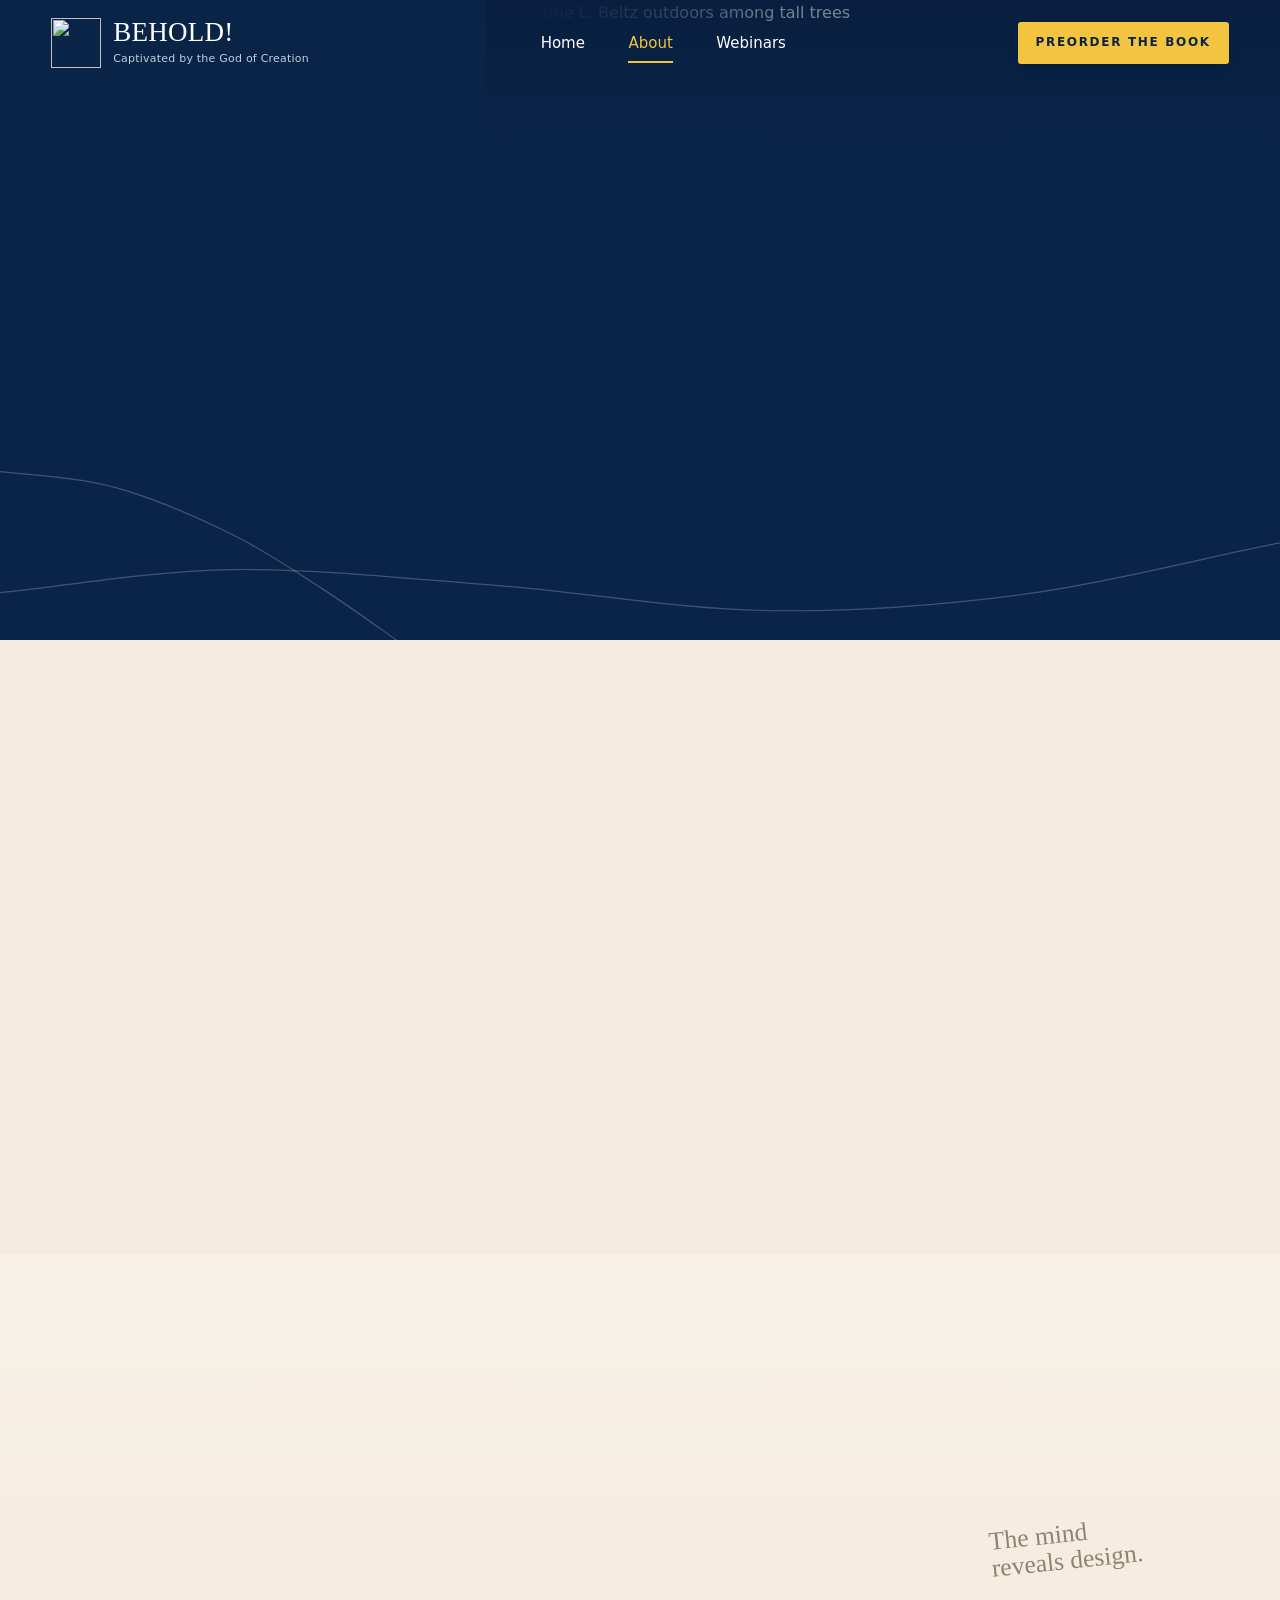
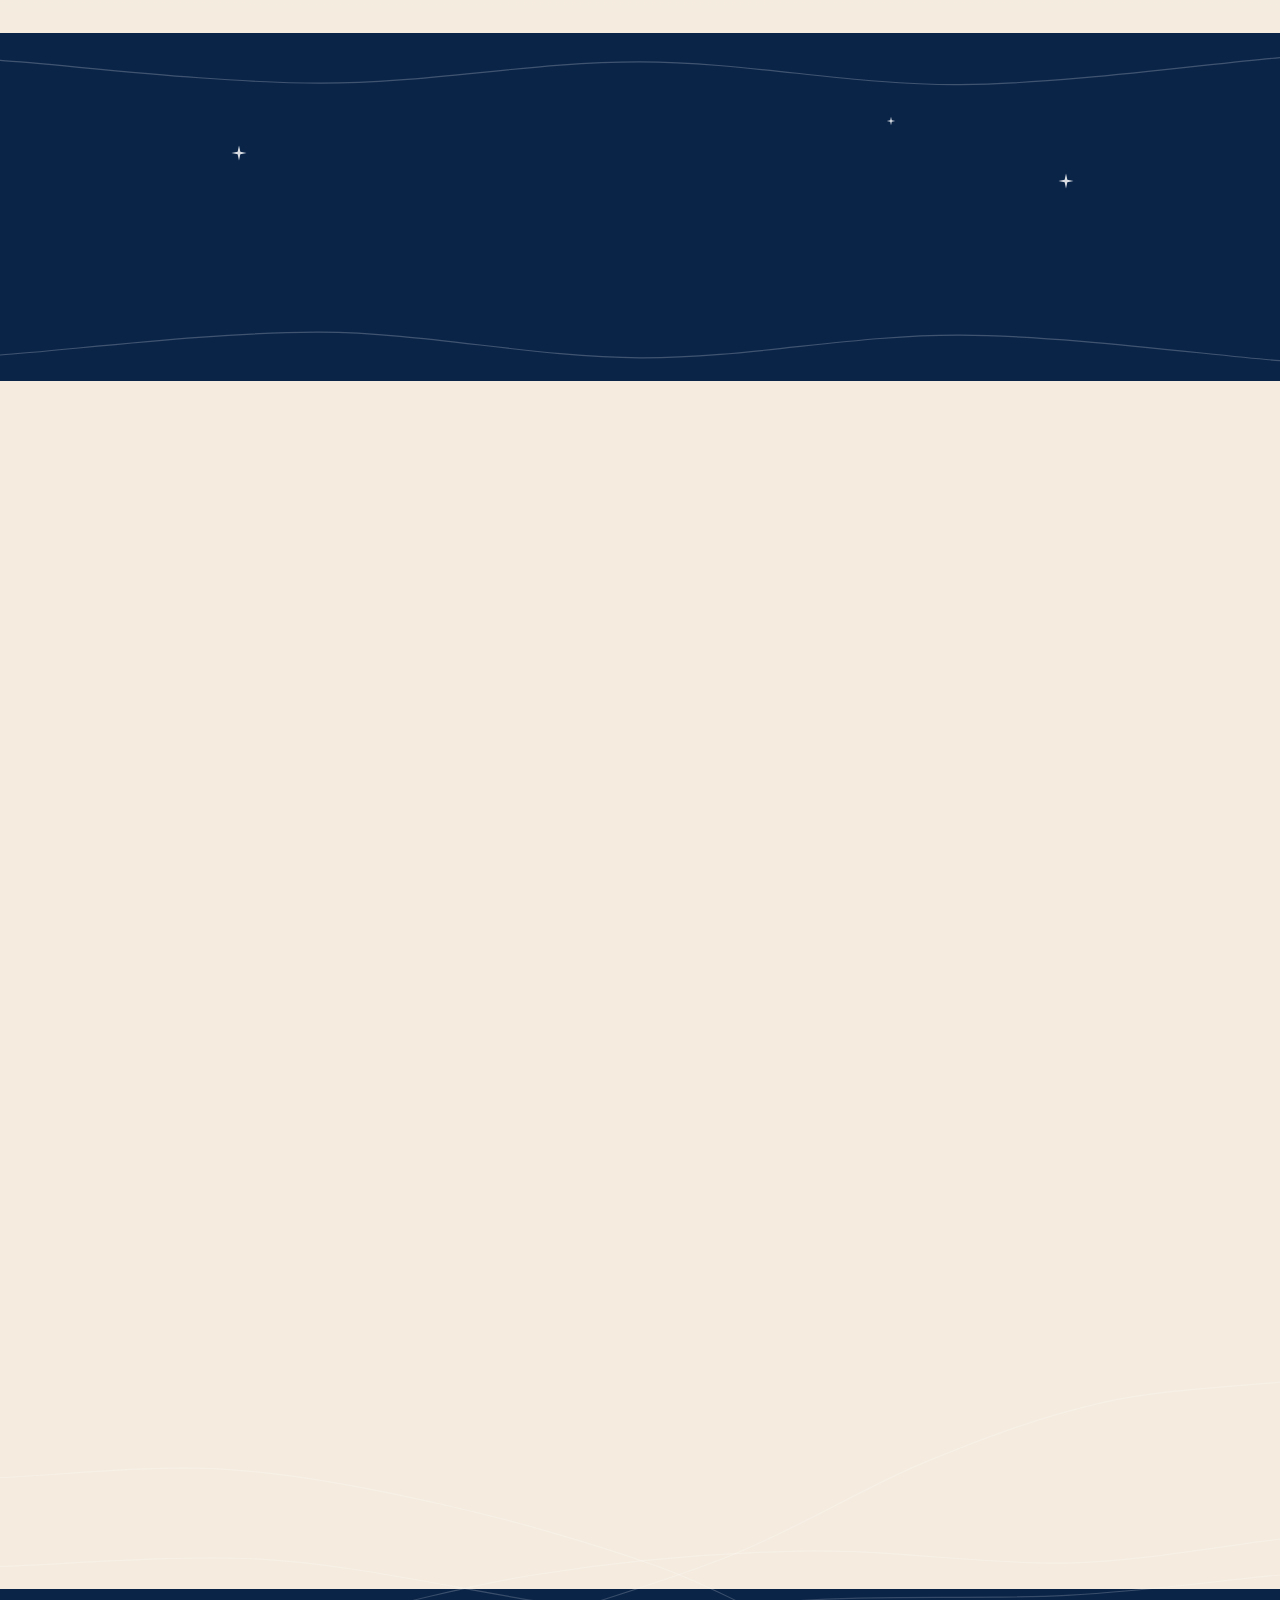
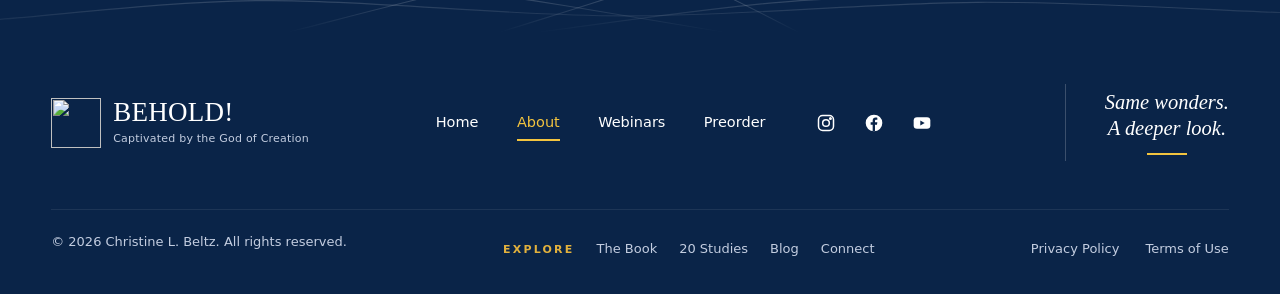
==== website/about.html @ dd9e885b "Rebuild site history without unused full-resolution author photo dump The author/Tezza-*.JPG files (" ====
<!DOCTYPE html>
<html lang="en" class="no-js">
<head>
<meta charset="UTF-8">
<meta name="viewport" content="width=device-width, initial-scale=1">
<title>About Christine L. Beltz | BEHOLD!</title>
<meta name="description" content="Meet Christine L. Beltz — science teacher, lifelong learner, and author of BEHOLD! Captivated by the God of Creation.">
<meta name="theme-color" content="#0a2448">
<meta property="og:type" content="website">
<meta property="og:title" content="About Christine L. Beltz | BEHOLD!">
<meta property="og:description" content="Meet Christine L. Beltz — science teacher, lifelong learner, and author of BEHOLD! Captivated by the God of Creation.">
<meta property="og:image" content="images/covers/cover-devotional.jpg">
<link rel="icon" href="images/art/sun.svg" type="image/svg+xml">
<link rel="stylesheet" href="styles.css">
<script>document.documentElement.classList.remove('no-js');document.documentElement.classList.add('js')</script>
</head>
<body data-autopopup="preorder">
<svg class="svg-defs" aria-hidden="true" focusable="false"><defs>
<pattern id="tx-purple" patternUnits="userSpaceOnUse" x="-160" y="0" width="1800" height="1013"><image href="images/textures/tex-purple.webp" width="1800" height="1013" preserveAspectRatio="none"/></pattern>
<pattern id="tx-green" patternUnits="userSpaceOnUse" x="-160" y="0" width="1800" height="1013"><image href="images/textures/tex-green.webp" width="1800" height="1013" preserveAspectRatio="none"/></pattern>
<pattern id="tx-red" patternUnits="userSpaceOnUse" x="-160" y="0" width="1800" height="1013"><image href="images/textures/tex-red.webp" width="1800" height="1013" preserveAspectRatio="none"/></pattern>
<pattern id="tx-blue" patternUnits="userSpaceOnUse" x="-160" y="0" width="1800" height="1013"><image href="images/textures/tex-blue.webp" width="1800" height="1013" preserveAspectRatio="none"/></pattern>
<pattern id="tx-lilac" patternUnits="userSpaceOnUse" x="-160" y="0" width="1800" height="1013"><image href="images/textures/tex-lilac.webp" width="1800" height="1013" preserveAspectRatio="none"/></pattern>
<pattern id="tx-paper" patternUnits="userSpaceOnUse" x="-160" y="0" width="1800" height="1013"><image href="images/textures/tex-paper.webp" width="1800" height="1013" preserveAspectRatio="none"/></pattern>
<pattern id="tx-navy" patternUnits="userSpaceOnUse" x="-160" y="0" width="1800" height="1013"><image href="images/textures/tex-navy.webp" width="1800" height="1013" preserveAspectRatio="none"/></pattern>
<filter id="f-cut" x="-5%" y="-40%" width="110%" height="180%"><feDropShadow dx="0" dy="-3" stdDeviation="4" flood-color="#0b1a30" flood-opacity=".28"/></filter>
<filter id="f-cut-down" x="-5%" y="-40%" width="110%" height="180%"><feDropShadow dx="0" dy="3" stdDeviation="4" flood-color="#0b1a30" flood-opacity=".22"/></filter>
<linearGradient id="g-fade" x1="0" y1="0" x2="0" y2="1"><stop offset="0" stop-color="#fff"/><stop offset=".38" stop-color="#fff"/><stop offset=".62" stop-color="#fff" stop-opacity=".45"/><stop offset=".95" stop-color="#fff" stop-opacity="0"/></linearGradient>
<mask id="m-fade" maskContentUnits="objectBoundingBox"><rect width="1" height="1" fill="url(#g-fade)"/></mask>
</defs></svg>
<a class="skip-link" href="#main">Skip to content</a>
<header class="site-header" id="top">
  <div class="container header-inner">
    <a class="brand" href="index.html" aria-label="BEHOLD! home">
      <img class="brand__sun" src="images/art/sun.svg" alt="" width="50" height="50">
      <span><span class="brand__name">BEHOLD!</span><span class="brand__tag">Captivated by the God of Creation</span></span>
    </a>
    <nav class="nav" aria-label="Main"><a href="index.html">Home</a><a href="about.html" aria-current="page">About</a><a href="webinars.html">Webinars</a></nav>
    <button class="btn btn--sm header-cta" type="button" data-open="preorder">Preorder the book</button>
    <button class="menu-toggle" type="button" aria-expanded="false" aria-controls="mobile-panel" aria-label="Open menu"><span></span><span></span><span></span></button>
  </div>
  <div class="mobile-panel" id="mobile-panel">
    <nav aria-label="Mobile"><a href="index.html">Home</a><a href="about.html" aria-current="page">About</a><a href="webinars.html">Webinars</a><a href="book.html">The Book</a><a href="studies.html">Studies</a><a href="blog.html">Blog</a><a href="contact.html">Connect</a></nav>
    <button class="btn btn--block" type="button" data-open="preorder">Preorder the book <svg viewBox="0 0 24 24" fill="none" stroke="currentColor" stroke-width="2" stroke-linecap="round" stroke-linejoin="round" aria-hidden="true" focusable="false" class="arrow"><path pathLength="1" d="M5 12h14M13 6l6 6-6 6"/></svg></button>
  </div>
</header>
<main id="main">

<section class="page-hero sec-navy">
  <div class="page-hero__photo">
    <img src="images/photos/hero-author.webp" alt="Christine L. Beltz outdoors among tall trees" width="667" height="1000" style="object-position:50% 72%" data-py="-50">
  </div>
  <div class="container">
    <div class="page-hero__copy reveal" data-py="-40">
      <p class="eyebrow">Meet the author</p>
      <h1 class="h1">Christine Beltz</h1>
      <p class="page-hero__sub">A lifelong learner. A curious heart.<br>A deep love for the Creator.</p>
      <p>Christine writes to help others see what she sees — that the more we study God’s creation, the more we find His beauty, order, and purpose woven into every detail.</p>
      <a class="btn" href="#story">Read my story <svg viewBox="0 0 24 24" fill="none" stroke="currentColor" stroke-width="2.0" stroke-linecap="round" stroke-linejoin="round" aria-hidden="true" focusable="false" class="arrow"><path pathLength="1" d="M5 12h14M13 6l6 6-6 6"/></svg></a>
    </div>
  </div>
  <blockquote class="photo-quote reveal reveal-d2" data-py="36" data-depth="-16">“Questions lead me deeper into faith, not away from it.”<cite>Christine L. Beltz</cite></blockquote>
  <div class="flow " aria-hidden="true" data-py="-24" data-depth="5" style="--ratio:9.2583;--fh:clamp(70px,8vw,120px);bottom:clamp(40px,7vw,110px);opacity:.6;--fs:130s;z-index:-1"><div class="flow__track" style="background-image:url(images/flow/flow-horizon.webp)"></div></div>
  <div class="wave wave--abs-bottom" aria-hidden="true" style="--h:clamp(100px,16vw,230px)"><svg class="wl" viewBox="-80 0 1600 230" preserveAspectRatio="none" focusable="false" data-wdy="0.080" data-wdx="-0.0120" style="--sa:1.10%;--sw:13.0s;--sd:0.0s"><path fill="url(#tx-purple)" filter="url(#f-cut)" d="M-82 232L-82 33.4L-80 33.4C-66.7 34.5 -35 35.9 0 40C35 44.1 86.7 46.3 130 58C173.3 69.7 221.7 91.3 260 110C298.3 128.7 328.3 149.7 360 170C391.7 190.3 435 221.7 450 232L1442 232L1442 232Z"/><path d="M-80 33.4C-66.7 34.5 -35 35.9 0 40C35 44.1 86.7 46.3 130 58C173.3 69.7 221.7 91.3 260 110C298.3 128.7 328.3 149.7 360 170C391.7 190.3 435 221.7 450 232" fill="none" stroke="rgba(255,255,255,.22)" stroke-width="1.2" vector-effect="non-scaling-stroke"/></svg><svg class="wl wl--rev" viewBox="-80 0 1600 230" preserveAspectRatio="none" focusable="false" data-wdy="0.035" data-wdx="0.0000" style="--sa:0.50%;--sw:22.0s;--sd:19.3s"><path fill="url(#tx-paper)" filter="url(#f-cut)" d="M-82 232L-82 180.8L-80 180.8C-66.7 180 -56.7 181.1 0 176C56.7 170.9 166.7 151.3 260 150C353.3 148.7 460 160.3 560 168C660 175.7 761.7 194.3 860 196C958.3 197.7 1053.3 190.7 1150 178C1246.7 165.3 1378.3 131.3 1440 120C1501.7 108.7 1506.7 112 1520 110.4L1522 110.4L1522 232Z"/><path d="M-80 180.8C-66.7 180 -56.7 181.1 0 176C56.7 170.9 166.7 151.3 260 150C353.3 148.7 460 160.3 560 168C660 175.7 761.7 194.3 860 196C958.3 197.7 1053.3 190.7 1150 178C1246.7 165.3 1378.3 131.3 1440 120C1501.7 108.7 1506.7 112 1520 110.4" fill="none" stroke="rgba(255,255,255,.22)" stroke-width="1.2" vector-effect="non-scaling-stroke"/></svg></div>
</section>

<section class="story sec-cream" id="story">
  <img class="deco" src="images/art/botanical-sprig.svg" alt="" data-py="46" style="right:-26px;top:10px;width:clamp(110px,12vw,180px);opacity:.75">
  <div class="container story__grid">
    <div class="story__copy reveal">
      <p class="eyebrow eyebrow--ink">My story</p>
      <h2 class="h2">Curiosity became<br>an act of worship.</h2>
      <p>As a child, I was endlessly curious — about animals, plants, the stars, and the “why” behind everything. That curiosity never left. It simply found a deeper purpose in my faith.</p>
      <p>Through more than 25 years of learning and teaching science, I began to see how every discovery in God’s creation points to Him. BEHOLD! is the outpouring of that journey — an invitation for others to look closer, ask bigger questions, and be captivated by the Creator.</p>
      <button class="btn btn--navy" type="button" data-toggle="full-story" aria-expanded="false" aria-controls="full-story"><span data-label>The full story</span> <svg viewBox="0 0 24 24" fill="none" stroke="currentColor" stroke-width="2.0" stroke-linecap="round" stroke-linejoin="round" aria-hidden="true" focusable="false" class="arrow"><path pathLength="1" d="M5 12h14M13 6l6 6-6 6"/></svg></button>
    </div>
    <div class="collage reveal reveal-d1">
      <figure class="collage__a" data-py="-18"><img src="images/photos/author-extra1.webp" alt="Christine reaching for a book on a library shelf" loading="lazy" style="object-position:50% 38%"></figure>
      <p class="collage__note">“Same<br>Creator.<br>Different<br>Journeys.</p>
      <figure class="collage__b" data-py="14"><img src="images/photos/writing-notes.webp" alt="Christine writing notes beside an open book" loading="lazy" style="object-position:50% 55%"></figure>
      <figure class="collage__c" data-py="-34"><img src="images/photos/author-portrait2.webp" alt="Christine standing outdoors in a garden" loading="lazy" style="object-position:50% 40%"></figure>
    </div>
    <div class="full-story" id="full-story" hidden>
      <div class="full-story__inner">
        <article>
          <h3>Christine’s journey</h3>
          <p>For more than 25 years, Christine has dedicated her career to science education, shaping the minds of countless students and helping them discover the wonder in the natural world. Her passion has always extended beyond textbooks — she believes that every detail of creation points to the hand of the Creator.</p>
          <h3>God Stops in the classroom</h3>
          <p>Out of her love for both science and her faith, Christine developed “God Stops,” brief moments woven throughout her science lessons where she would pause to point her students to the Creator. These weren’t forced religious discussions, but natural reflections on the design, order, and beauty evident in everything from photosynthesis to cellular biology to the vast cosmos. Her students found these moments transformative — a chance to see science and faith not as opposing forces, but as complementary truths.</p>
        </article>
        <article>
          <h3>A life built on love</h3>
          <p>Christine met her beloved husband at college 40 years ago — their first words to each other were spoken in French. They married a year later and spent 37 wonderful years building a life together. In the fall of 2022, Christine experienced an unexpected loss when her husband passed away from a blood infection. Yet from this deep season of grief, her faith and purpose have only grown stronger.</p>
          <h3>The author</h3>
          <p>Today, Christine carries forward her life’s work through writing and speaking. Published by Miramare Ponte Press, <em>BEHOLD! Captivated by the God of Creation</em> brings those classroom “God Stops” to a wider audience — a study devotional designed to help readers of all ages recognize God’s signature woven throughout every detail of creation.</p>
        </article>
      </div>
    </div>
  </div>
</section>

<section class="values sec-cream">
  <div class="container">
    <p class="eyebrow eyebrow--ink reveal">Faith, science, and everyday wonder</p>
    <div class="values__grid">
      <div class="value reveal" data-py="-8"><svg viewBox="0 0 24 24" fill="none" stroke="currentColor" stroke-width="1.2" stroke-linecap="round" stroke-linejoin="round" aria-hidden="true" focusable="false"><path pathLength="1" d="M12 6.5C10 5 7.4 4.5 3 4.8v13.4c4.4-.3 7 .2 9 1.8 2-1.6 4.6-2.1 9-1.8V4.8c-4.4-.3-7 .2-9 1.7z"/><path pathLength="1" d="M12 6.5V20"/><path pathLength="1" d="M5.5 8.2c1.8 0 3.2.3 4.4.9M5.5 11.2c1.8 0 3.2.3 4.4.9M18.5 8.2c-1.8 0-3.2.3-4.4.9M18.5 11.2c-1.8 0-3.2.3-4.4.9"/></svg><h3>A Life of Learning</h3><p>From a love of books to a deeper love of God’s Word, learning has always been part of the journey.</p></div>
      <div class="value reveal reveal-d1" data-py="-18"><svg viewBox="0 0 24 24" fill="none" stroke="currentColor" stroke-width="1.2" stroke-linecap="round" stroke-linejoin="round" aria-hidden="true" focusable="false"><circle cx="12" cy="12" r="2.3"/><circle cx="5" cy="5" r="2"/><circle cx="19" cy="5" r="2"/><circle cx="5" cy="19" r="2"/><circle cx="19" cy="19" r="2"/><path pathLength="1" d="M6.5 6.5l3.8 3.8M17.5 6.5l-3.8 3.8M6.5 17.5l3.8-3.8M17.5 17.5l-3.8-3.8"/></svg><h3>A Closer Look</h3><p>The details of creation reveal a world of design, order, and beauty.</p></div>
      <div class="value reveal reveal-d2" data-py="-28"><svg viewBox="0 0 24 24" fill="none" stroke="currentColor" stroke-width="1.3" stroke-linecap="round" stroke-linejoin="round" aria-hidden="true" focusable="false" class="green"><path pathLength="1" d="M5 19c0-8 5-13.5 15-14-0.3 9.5-5.5 15-13 15"/><path pathLength="1" d="M5 19c3-4 6-7 10.5-9.5"/><path pathLength="1" d="M3.5 20.5L5 19"/></svg><h3>A Faith That Grows</h3><p>The more I study, the more my faith grows — not in spite of science, but because of it.</p></div>
      <div class="value reveal reveal-d3" data-py="-38"><svg viewBox="0 0 24 24" fill="none" stroke="currentColor" stroke-width="1.2" stroke-linecap="round" stroke-linejoin="round" aria-hidden="true" focusable="false"><circle cx="12" cy="7.5" r="2.6"/><circle cx="5.6" cy="9" r="2.1"/><circle cx="18.4" cy="9" r="2.1"/><path pathLength="1" d="M7.4 19v-1.8a4.6 4.6 0 0 1 9.2 0V19"/><path pathLength="1" d="M2.2 18.6v-1.1a3.4 3.4 0 0 1 4.9-3.1M21.8 18.6v-1.1a3.4 3.4 0 0 0-4.9-3.1"/></svg><h3>A Hope to Share</h3><p>I pray these resources encourage families, students, and curious minds to behold the Creator for themselves.</p></div>
      <div class="values__art" aria-hidden="true">
        <img src="images/art/sketch-brain.webp" alt="" loading="lazy" data-py="-40" data-px="24">
        <span class="script">The mind<br>reveals design.</span>
      </div>
    </div>
  </div>
</section>

<section class="psalm-band sec-navy">
  <div class="wave wave--abs-top" aria-hidden="true" style="--h:clamp(36px,5vw,80px)"><svg class="wl" viewBox="-80 0 1600 90" preserveAspectRatio="none" focusable="false" data-wdy="-0.120" data-wdx="-0.0120" style="--sa:1.10%;--sw:13.0s;--sd:0.0s"><path fill="url(#tx-paper)" filter="url(#f-cut-down)" d="M-82 -2L-82 35.7L-80 35.7C-66.7 36.4 -73.3 34 0 40C73.3 46 240 71.7 360 72C480 72.3 600 41.7 720 42C840 42.3 960 75 1080 74C1200 73 1366.7 43.2 1440 36C1513.3 28.8 1506.7 31.8 1520 30.9L1522 30.9L1522 -2Z"/><path d="M-80 35.7C-66.7 36.4 -73.3 34 0 40C73.3 46 240 71.7 360 72C480 72.3 600 41.7 720 42C840 42.3 960 75 1080 74C1200 73 1366.7 43.2 1440 36C1513.3 28.8 1506.7 31.8 1520 30.9" fill="none" stroke="rgba(255,255,255,.22)" stroke-width="1.2" vector-effect="non-scaling-stroke"/></svg></div>
  <img class="psalm-band__mtn" src="images/art/sketch-mountains-light.webp" alt="" loading="lazy" data-px="70" data-py="-30">
  <div class="flow flow--rev" aria-hidden="true" data-py="-20" style="--ratio:9.5083;--fh:clamp(80px,10vw,140px);bottom:clamp(40px,5vw,70px);opacity:.55;--fs:120s;z-index:1"><div class="flow__track" style="background-image:url(images/flow/flow-misty-hills.webp)"></div></div>
  <img class="psalm-band__trees-l" src="images/art/trees-dark-left.svg" alt="" loading="lazy" data-px="-30" data-py="-14">
  <img class="psalm-band__trees-r" src="images/art/trees-dark-right.svg" alt="" loading="lazy" data-px="30" data-py="-10">
  <span class="twinkle" style="left:18%;top:32%"><svg viewBox="0 0 24 24" fill="none" stroke="currentColor" stroke-width="1.6" stroke-linecap="round" stroke-linejoin="round" aria-hidden="true" focusable="false"><path pathLength="1" d="M12 2l1.8 8.2L22 12l-8.2 1.8L12 22l-1.8-8.2L2 12l8.2-1.8z" fill="currentColor" stroke="none"/></svg></span>
  <span class="twinkle" style="right:16%;top:40%;animation-delay:1.5s"><svg viewBox="0 0 24 24" fill="none" stroke="currentColor" stroke-width="1.6" stroke-linecap="round" stroke-linejoin="round" aria-hidden="true" focusable="false"><path pathLength="1" d="M12 2l1.8 8.2L22 12l-8.2 1.8L12 22l-1.8-8.2L2 12l8.2-1.8z" fill="currentColor" stroke="none"/></svg></span>
  <span class="twinkle" style="right:30%;top:24%;width:10px;animation-delay:.7s"><svg viewBox="0 0 24 24" fill="none" stroke="currentColor" stroke-width="1.6" stroke-linecap="round" stroke-linejoin="round" aria-hidden="true" focusable="false"><path pathLength="1" d="M12 2l1.8 8.2L22 12l-8.2 1.8L12 22l-1.8-8.2L2 12l8.2-1.8z" fill="currentColor" stroke="none"/></svg></span>
  <div class="container">
    <figure class="reveal" style="margin:0">
      <blockquote>“The heavens declare the glory of God;<br>the skies proclaim the work of his hands.”</blockquote>
      <figcaption><cite>Psalm 19:1</cite></figcaption>
    </figure>
  </div>
  <div class="wave wave--abs-bottom" aria-hidden="true" style="--h:clamp(36px,5vw,80px)"><svg class="wl" viewBox="-80 0 1600 90" preserveAspectRatio="none" focusable="false" data-wdy="0.060" data-wdx="-0.0120" style="--sa:1.10%;--sw:13.0s;--sd:0.0s"><path fill="url(#tx-paper)" filter="url(#f-cut)" d="M-82 92L-82 56.3L-80 56.3C-66.7 55.6 -73.3 58 0 52C73.3 46 240 19.3 360 20C480 20.7 600 55.3 720 56C840 56.7 960 23.3 1080 24C1200 24.7 1366.7 53.2 1440 60C1513.3 66.8 1506.7 64 1520 64.8L1522 64.8L1522 92Z"/><path d="M-80 56.3C-66.7 55.6 -73.3 58 0 52C73.3 46 240 19.3 360 20C480 20.7 600 55.3 720 56C840 56.7 960 23.3 1080 24C1200 24.7 1366.7 53.2 1440 60C1513.3 66.8 1506.7 64 1520 64.8" fill="none" stroke="rgba(255,255,255,.22)" stroke-width="1.2" vector-effect="non-scaling-stroke"/></svg></div>
</section>

<section class="behind sec-cream">
  <img class="deco" src="images/art/botanical-branch.svg" alt="" data-py="50" style="left:-50px;top:40px;width:clamp(140px,14vw,220px);opacity:.6;transform:rotate(-70deg)">
  <img class="deco" src="images/art/botanical-flower.svg" alt="" data-py="-30" style="left:-10px;bottom:10px;width:clamp(100px,10vw,150px);opacity:.55">
  <div class="container behind__grid">
    <div class="behind__copy reveal">
      <p class="eyebrow eyebrow--ink">Behind BEHOLD!</p>
      <h2 class="h2">A study born from a bigger story.</h2>
      <p>BEHOLD! began as a personal journey of study and wonder, but it quickly became something more — a way to help others see God’s fingerprints in the world around them.</p>
      <p>What started as short “God Stops” in a science classroom has grown into a three-book series for all ages, plus webinars and resources to keep the conversation going.</p>
      <a class="btn" href="index.html#books">Explore the books <svg viewBox="0 0 24 24" fill="none" stroke="currentColor" stroke-width="2.0" stroke-linecap="round" stroke-linejoin="round" aria-hidden="true" focusable="false" class="arrow"><path pathLength="1" d="M5 12h14M13 6l6 6-6 6"/></svg></a>
    </div>
    <div class="stage reveal reveal-d1">
      <img class="stage__pedestal" src="images/art/pedestal.webp" alt="" loading="lazy" data-py="16" data-depth="-6">
      <div class="stage__books" data-py="-22">
        <div class="book book--kids book--sq b-kids" data-depth="10"><div class="book__body"><span class="book__back"></span><span class="book__pages"></span><div class="book__cover"><img src="images/covers/cover-kids.webp" alt="BEHOLD! God of Creation — Kids Illustrated Edition cover" loading="lazy" decoding="async"></div></div></div>
        <div class="book  b-dev" data-depth="16"><div class="book__body"><span class="book__back"></span><span class="book__pages"></span><div class="book__cover"><img src="images/covers/cover-devotional.webp" alt="BEHOLD! Captivated by the God of Creation — study devotional cover" loading="lazy" decoding="async"></div></div></div>
        <div class="book book--sq b-student" data-depth="12"><div class="book__body"><span class="book__back"></span><span class="book__pages"></span><div class="book__cover"><img src="images/covers/cover-student.webp" alt="BEHOLD! Student Edition cover" loading="lazy" decoding="async"></div></div></div>
      </div>
      <p class="stage__note">Different depths.<br>The same wonder.</p>
    </div>
  </div>
</section>

<section class="explore-cta sec-cream">
  <div class="wave" aria-hidden="true" style="--h:clamp(70px,11vw,170px)"><svg class="wl" viewBox="-80 0 1600 170" preserveAspectRatio="none" focusable="false" data-wdy="0.100" data-wdx="-0.0120" style="--sa:1.10%;--sw:13.0s;--sd:0.0s"><path fill="url(#tx-green)" d="M-80 28.2C-66.7 27.8 -56.7 28.4 0 26C56.7 23.6 166.7 12.3 260 14C353.3 15.7 460 26 560 36C660 46 766.7 63 860 74C953.3 85 1076.7 97.3 1120 102L1120 104C1076.7 102.7 953.3 101.7 860 96C766.7 90.3 660 76.7 560 70C460 63.3 353.3 55 260 56C166.7 57 56.7 72.1 0 76C-56.7 79.9 -66.7 79.1 -80 79.7Z"/></svg><svg class="wl wl--rev" viewBox="-80 0 1600 170" preserveAspectRatio="none" focusable="false" data-wdy="0.130" data-wdx="0.0160" style="--sa:1.28%;--sw:16.5s;--sd:13.8s"><path fill="url(#tx-red)" d="M470 96C518.3 88.7 671.7 61.3 760 52C848.3 42.7 923.3 39 1000 40C1076.7 41 1146.7 48.7 1220 58C1293.3 67.3 1390 88.3 1440 96C1490 103.7 1506.7 102.9 1520 104.3L1520 158.7C1506.7 157.3 1490 158.1 1440 150C1390 141.9 1293.3 121 1220 110C1146.7 99 1076.7 88.3 1000 84C923.3 79.7 848.3 81.7 760 84C671.7 86.3 518.3 95.7 470 98Z"/></svg><svg class="wl" viewBox="-80 0 1600 170" preserveAspectRatio="none" focusable="false" data-wdy="0.160" data-wdx="-0.0200" style="--sa:1.46%;--sw:20.0s;--sd:14.6s"><path fill="url(#tx-blue)" d="M1040 130C1066.7 122.3 1153.3 95 1200 84C1246.7 73 1280 68 1320 64C1360 60 1406.7 60.9 1440 60C1473.3 59.1 1506.7 58.7 1520 58.4L1520 117.6C1506.7 117.3 1473.3 116.9 1440 116C1406.7 115.1 1360 111.3 1320 112C1280 112.7 1246.7 116.7 1200 120C1153.3 123.3 1066.7 130 1040 132Z"/></svg></div>
  <div class="flow " aria-hidden="true" data-py="-30" style="--ratio:9.6083;--fh:clamp(50px,5.5vw,80px);top:clamp(330px,34vw,490px);opacity:.8;--fs:70s;z-index:1"><div class="flow__track" style="background-image:url(images/flow/flow-blue.webp)"></div></div>
  <img class="explore-cta__fish" src="images/art/salmon.webp" alt="" loading="lazy" data-px="-90" data-py="-50">
  <div class="container">
    <div class="explore-cta__inner reveal">
      <h2 class="h2">Let’s keep exploring together.</h2>
      <span class="italic-serif">There is always more to see.</span>
      <a class="btn" href="contact.html">Connect <svg viewBox="0 0 24 24" fill="none" stroke="currentColor" stroke-width="2.0" stroke-linecap="round" stroke-linejoin="round" aria-hidden="true" focusable="false" class="arrow"><path pathLength="1" d="M5 12h14M13 6l6 6-6 6"/></svg></a>
    </div>
  </div>
  <div class="wave wave--blend" aria-hidden="true" style="--h:clamp(130px,20vw,300px);margin-top:-4vw"><svg class="wl" viewBox="-80 0 1600 300" preserveAspectRatio="none" focusable="false" data-wdy="0.080" data-wdx="-0.0120" style="--sa:1.10%;--sw:13.0s;--sd:0.0s"><path fill="url(#tx-blue)" filter="url(#f-cut)" d="M-2 302L-2 300L560 300C603.3 285 740 243.3 820 210C900 176.7 970 130 1040 100C1110 70 1173.3 45.7 1240 30C1306.7 14.3 1393.3 11 1440 6C1486.7 1 1506.7 1.2 1520 0.2L1522 0.2L1522 302Z"/><path d="M560 300C603.3 285 740 243.3 820 210C900 176.7 970 130 1040 100C1110 70 1173.3 45.7 1240 30C1306.7 14.3 1393.3 11 1440 6C1486.7 1 1506.7 1.2 1520 0.2" fill="none" stroke="rgba(255,255,255,.22)" stroke-width="1.2" vector-effect="non-scaling-stroke"/></svg><svg class="wl wl--rev" viewBox="-80 0 1600 300" preserveAspectRatio="none" focusable="false" data-wdy="0.125" data-wdx="0.0160" style="--sa:1.28%;--sw:16.5s;--sd:13.8s"><path fill="url(#tx-green)" filter="url(#f-cut)" d="M-82 302L-82 119.9L-80 119.9C-66.7 119.6 -55 120 0 118C55 116 166.7 102.7 250 108C333.3 113.3 418.3 131 500 150C581.7 169 673.3 197 740 222C806.7 247 873.3 287 900 300L1442 300L1442 302Z"/><path d="M-80 119.9C-66.7 119.6 -55 120 0 118C55 116 166.7 102.7 250 108C333.3 113.3 418.3 131 500 150C581.7 169 673.3 197 740 222C806.7 247 873.3 287 900 300" fill="none" stroke="rgba(255,255,255,.22)" stroke-width="1.2" vector-effect="non-scaling-stroke"/></svg><svg class="wl" viewBox="-80 0 1600 300" preserveAspectRatio="none" focusable="false" data-wdy="0.170" data-wdx="-0.0200" style="--sa:1.46%;--sw:20.0s;--sd:14.6s"><path fill="url(#tx-red)" filter="url(#f-cut)" d="M-2 302L-2 300L320 300C366.7 288.7 503.3 248 600 232C696.7 216 800 206.3 900 204C1000 201.7 1110 220.3 1200 218C1290 215.7 1386.7 195.6 1440 190C1493.3 184.4 1506.7 185.3 1520 184.4L1522 184.4L1522 302Z"/><path d="M320 300C366.7 288.7 503.3 248 600 232C696.7 216 800 206.3 900 204C1000 201.7 1110 220.3 1200 218C1290 215.7 1386.7 195.6 1440 190C1493.3 184.4 1506.7 185.3 1520 184.4" fill="none" stroke="rgba(255,255,255,.22)" stroke-width="1.2" vector-effect="non-scaling-stroke"/></svg><svg class="wl wl--rev" viewBox="-80 0 1600 300" preserveAspectRatio="none" focusable="false" data-wdy="0.215" data-wdx="0.0240" style="--sa:1.64%;--sw:23.5s;--sd:15.4s"><path fill="url(#tx-blue)" filter="url(#f-cut)" d="M-82 302L-82 223.3L-80 223.3C-66.7 223.1 -63.3 223.5 0 222C63.3 220.5 200 207.3 300 214C400 220.7 513.3 247.7 600 262C686.7 276.3 783.3 293.7 820 300L1442 300L1442 302Z"/><path d="M-80 223.3C-66.7 223.1 -63.3 223.5 0 222C63.3 220.5 200 207.3 300 214C400 220.7 513.3 247.7 600 262C686.7 276.3 783.3 293.7 820 300" fill="none" stroke="rgba(255,255,255,.22)" stroke-width="1.2" vector-effect="non-scaling-stroke"/></svg><svg class="wl" viewBox="-80 0 1600 300" preserveAspectRatio="none" focusable="false" data-wdy="0.260" data-wdx="-0.0280" style="--sa:1.10%;--sw:27.0s;--sd:16.2s"><path fill="url(#tx-green)" filter="url(#f-cut)" d="M-2 302L-2 300L600 300C650 293.7 800 269.3 900 262C1000 254.7 1110 261 1200 256C1290 251 1386.7 236.8 1440 232C1493.3 227.2 1506.7 228 1520 227.2L1522 227.2L1522 302Z"/><path d="M600 300C650 293.7 800 269.3 900 262C1000 254.7 1110 261 1200 256C1290 251 1386.7 236.8 1440 232C1493.3 227.2 1506.7 228 1520 227.2" fill="none" stroke="rgba(255,255,255,.22)" stroke-width="1.2" vector-effect="non-scaling-stroke"/></svg><svg class="wl wl--rev" viewBox="-80 0 1600 300" preserveAspectRatio="none" focusable="false" data-wdy="0.035" data-wdx="0.0000" style="--sa:0.50%;--sw:22.0s;--sd:8.5s"><path fill="url(#tx-navy)" filter="url(#f-cut)" d="M-82 302L-82 287.5L-80 287.5C-66.7 286.9 -63.3 288.3 0 284C63.3 279.7 183.3 262.7 300 262C416.7 261.3 566.7 279.7 700 280C833.3 280.3 976.7 264.7 1100 264C1223.3 263.3 1370 273.7 1440 276C1510 278.3 1506.7 277.4 1520 277.7L1522 277.7L1522 302Z"/><path d="M-80 287.5C-66.7 286.9 -63.3 288.3 0 284C63.3 279.7 183.3 262.7 300 262C416.7 261.3 566.7 279.7 700 280C833.3 280.3 976.7 264.7 1100 264C1223.3 263.3 1370 273.7 1440 276C1510 278.3 1506.7 277.4 1520 277.7" fill="none" stroke="rgba(255,255,255,.22)" stroke-width="1.2" vector-effect="non-scaling-stroke"/></svg></div>
</section>

</main>
<footer class="site-footer sec-navy">
  <div class="container">
    <div class="footer-top">
      <a class="brand" href="index.html" aria-label="BEHOLD! home">
        <img class="brand__sun" src="images/art/sun.svg" alt="" width="50" height="50" loading="lazy">
        <span><span class="brand__name">BEHOLD!</span><span class="brand__tag">Captivated by the God of Creation</span></span>
      </a>
      <div class="footer-mid">
        <nav class="footer-nav" aria-label="Footer"><a href="index.html">Home</a><a href="about.html" aria-current="page">About</a><a href="webinars.html">Webinars</a><button type="button" data-open="preorder">Preorder</button></nav>
        <div class="socials">
          <a href="#" aria-label="Instagram"><svg viewBox="0 0 24 24" fill="none" stroke="currentColor" stroke-width="1.8" stroke-linecap="round" stroke-linejoin="round" aria-hidden="true" focusable="false"><rect x="3" y="3" width="18" height="18" rx="5"/><circle cx="12" cy="12" r="4"/><circle cx="17.3" cy="6.7" r=".9" fill="currentColor"/></svg></a>
          <a href="#" aria-label="Facebook"><svg viewBox="0 0 24 24" fill="none" stroke="currentColor" stroke-width="1.6" stroke-linecap="round" stroke-linejoin="round" aria-hidden="true" focusable="false"><circle cx="12" cy="12" r="10" fill="currentColor" stroke="none"/><path pathLength="1" d="M13.2 21.8V14h2.4l.4-2.8h-2.8V9.5c0-.8.3-1.4 1.4-1.4H16V5.6c-.3 0-1.1-.1-2.1-.1-2.1 0-3.5 1.3-3.5 3.6v2.1H8V14h2.4v7.8" fill="var(--navy,#0a2448)" stroke="none"/></svg></a>
          <a href="#" aria-label="YouTube"><svg viewBox="0 0 24 24" fill="none" stroke="currentColor" stroke-width="1.6" stroke-linecap="round" stroke-linejoin="round" aria-hidden="true" focusable="false"><rect x="2" y="5" width="20" height="14" rx="4" fill="currentColor" stroke="none"/><path pathLength="1" d="M10 9v6l5.2-3z" fill="var(--navy,#0a2448)" stroke="none"/></svg></a>
        </div>
      </div>
      <p class="footer-sign">Same wonders.<br>A deeper look.</p>
    </div>
    <div class="footer-bottom">
      <p>© 2026 Christine L. Beltz. All rights reserved.</p>
      <div class="footer-explore"><span>Explore</span><a href="book.html">The Book</a><a href="studies.html">20 Studies</a><a href="blog.html">Blog</a><a href="contact.html">Connect</a></div>
      <nav aria-label="Legal"><a href="#">Privacy Policy</a><a href="#">Terms of Use</a></nav>
    </div>
  </div>
</footer>
<dialog class="modal" id="modal-preorder" aria-labelledby="po-title">
  <div class="modal__card">
    <button class="modal__close" type="button" data-close aria-label="Close"><svg viewBox="0 0 24 24" fill="none" stroke="currentColor" stroke-width="2" stroke-linecap="round" stroke-linejoin="round" aria-hidden="true" focusable="false"><path pathLength="1" d="M6 6l12 12M18 6L6 18"/></svg></button>
    <img class="deco po__art-l" src="images/art/botanical-sprig.svg" alt="" data-depth="10">
    <img class="deco po__art-r" src="images/art/botanical-branch.svg" alt="" data-depth="14">
    <img class="deco po__mtn" src="images/art/sketch-mountains.webp" alt="" data-depth="-8">
    <form class="po" id="preorder-form" action="#" data-preorder>
      <div class="modal-brand"><img src="images/art/sun.svg" alt=""><span><span class="brand__name">BEHOLD!</span><span class="brand__tag">Captivated by the God of Creation</span></span></div>
      <p class="eyebrow">One wonder. Three ways to explore.</p>
      <h2 id="po-title">Bring BEHOLD! home.</h2>
      <p class="po__sub">Choose your edition and be part of the journey.</p>
      <fieldset class="po__editions" style="border:0;padding:0;margin-inline:auto">
        <legend class="sr-only">Choose an edition</legend>
        <label class="po-ed"><input type="radio" name="edition" value="illustrated" data-url="#"><div class="book book--kids book--sq " data-depth="8"><div class="book__body"><span class="book__back"></span><span class="book__pages"></span><div class="book__cover"><img src="images/covers/cover-kids.webp" alt="BEHOLD! God of Creation — Kids Illustrated Edition cover" loading="lazy" decoding="async"></div></div></div><strong>Illustrated Edition</strong><small>Ages 4–10</small><span class="script">See it.</span></label>
        <label class="po-ed po-ed--main"><input type="radio" name="edition" value="devotional" data-url="#" checked><div class="book  " data-depth="12"><div class="book__body"><span class="book__back"></span><span class="book__pages"></span><div class="book__cover"><img src="images/covers/cover-devotional.webp" alt="BEHOLD! Captivated by the God of Creation — study devotional cover" loading="lazy" decoding="async"></div></div></div><strong>Devotional</strong><small>Adults</small><span class="script">Go deeper.</span></label>
        <label class="po-ed"><input type="radio" name="edition" value="student" data-url="#"><div class="book book--sq " data-depth="9"><div class="book__body"><span class="book__back"></span><span class="book__pages"></span><div class="book__cover"><img src="images/covers/cover-student.webp" alt="BEHOLD! Student Edition cover" loading="lazy" decoding="async"></div></div></div><strong>Student Edition</strong><small>Ages 10–14</small><span class="script">Explore it.</span></label>
      </fieldset>
      <button class="btn po__cta" type="submit">Preorder now <svg viewBox="0 0 24 24" fill="none" stroke="currentColor" stroke-width="2" stroke-linecap="round" stroke-linejoin="round" aria-hidden="true" focusable="false" class="arrow"><path pathLength="1" d="M5 12h14M13 6l6 6-6 6"/></svg></button>
      <p class="po__perks"><span><svg viewBox="0 0 24 24" fill="none" stroke="currentColor" stroke-width="1.4" stroke-linecap="round" stroke-linejoin="round" aria-hidden="true" focusable="false"><path pathLength="1" d="M2.5 6.5h11v9h-11z"/><path pathLength="1" d="M13.5 9.5h4l3 3v3h-7"/><circle cx="6.5" cy="17" r="1.8"/><circle cx="17" cy="17" r="1.8"/></svg> Be part of the release</span><span>Resources for the whole family</span><span>A deeper look at the Creator</span></p>
      <div class="po__foot">
        <div class="flow " aria-hidden="true" style="--ratio:9.0667;--fh:64px;top:4px;opacity:.55;--fs:70s;z-index:0"><div class="flow__track" style="background-image:url(images/flow/flow-golden-ribbons.webp)"></div></div>
        <div class="wave" aria-hidden="true"><svg class="wl" viewBox="-39 0 778 150" preserveAspectRatio="none" focusable="false" data-wdy="0.100" data-wdx="-0.0120" style="--sa:1.10%;--sw:13.0s;--sd:0.0s"><path fill="url(#tx-purple)" d="M-39 4C-32.5 4.3 -29.8 3.7 0 6C29.8 8.3 93.3 14 140 18C186.7 22 233.3 22.3 280 30C326.7 37.7 396.7 58.3 420 64L420 66C396.7 63.7 326.7 56.3 280 52C233.3 47.7 186.7 42 140 40C93.3 38 29.8 40 0 40C-29.8 40 -32.5 40 -39 40Z"/></svg><svg class="wl wl--rev" viewBox="-39 0 778 150" preserveAspectRatio="none" focusable="false" data-wdy="0.130" data-wdx="0.0160" style="--sa:1.28%;--sw:16.5s;--sd:13.8s"><path fill="url(#tx-green)" d="M-39 52.3C-32.5 52.2 -36.5 52.4 0 52C36.5 51.6 123.3 53.7 180 50C236.7 46.3 283.3 34 340 30C396.7 26 460 30 520 26C580 22 663.5 9.8 700 6C736.5 2.2 732.5 3.8 739 3.4L739 45C732.5 45.1 736.5 44.5 700 46C663.5 47.5 580 52.3 520 54C460 55.7 396.7 54.7 340 56C283.3 57.3 236.7 59 180 62C123.3 65 36.5 71.7 0 74C-36.5 76.3 -32.5 75.3 -39 75.6Z"/></svg><svg class="wl" viewBox="-39 0 778 150" preserveAspectRatio="none" focusable="false" data-wdy="0.170" data-wdx="-0.0200" style="--sa:1.46%;--sw:20.0s;--sd:14.6s"><path fill="url(#tx-red)" filter="url(#f-cut)" d="M-2 152L-2 150L300 150C320 141.7 380 113.3 420 100C460 86.7 493.3 76.7 540 70C586.7 63.3 666.8 61.9 700 60C733.2 58.1 732.5 58.8 739 58.5L741 58.5L741 152Z"/><path d="M300 150C320 141.7 380 113.3 420 100C460 86.7 493.3 76.7 540 70C586.7 63.3 666.8 61.9 700 60C733.2 58.1 732.5 58.8 739 58.5" fill="none" stroke="rgba(255,255,255,.22)" stroke-width="1.2" vector-effect="non-scaling-stroke"/></svg><svg class="wl wl--rev" viewBox="-39 0 778 150" preserveAspectRatio="none" focusable="false" data-wdy="0.035" data-wdx="0.0000" style="--sa:0.50%;--sw:22.0s;--sd:13.9s"><path fill="url(#tx-blue)" filter="url(#f-cut)" d="M-2 152L-2 150L420 150C436.7 143.3 488.3 126.3 520 110C551.7 93.7 580 66.3 610 52C640 37.7 678.5 29.9 700 24C721.5 18.1 732.5 17.9 739 16.7L741 16.7L741 152Z"/><path d="M420 150C436.7 143.3 488.3 126.3 520 110C551.7 93.7 580 66.3 610 52C640 37.7 678.5 29.9 700 24C721.5 18.1 732.5 17.9 739 16.7" fill="none" stroke="rgba(255,255,255,.22)" stroke-width="1.2" vector-effect="non-scaling-stroke"/></svg></div>
        <blockquote>“The heavens declare the glory of God;<br>the skies proclaim the work of his hands.”<cite>Psalm 19:1</cite></blockquote>
        <p class="script">Different depths.<br>The same wonder.</p>
      </div>
    </form>
  </div>
</dialog>
<dialog class="modal modal--split" id="modal-webinar" aria-labelledby="ws-title">
  <div class="modal__card">
    <button class="modal__close" type="button" data-close aria-label="Close"><svg viewBox="0 0 24 24" fill="none" stroke="currentColor" stroke-width="2" stroke-linecap="round" stroke-linejoin="round" aria-hidden="true" focusable="false"><path pathLength="1" d="M6 6l12 12M18 6L6 18"/></svg></button>
    <div class="ws">
      <div class="ws__side">
        <div class="ws__milky"></div>
        <div class="brand" style="position:relative;z-index:2"><img class="brand__sun" src="images/art/sun.svg" alt=""><span><span class="brand__name">BEHOLD!</span><span class="brand__tag">Captivated by the God of Creation</span></span></div>
        <p class="ws__quote" data-depth="-8">“Questions<br>lead to deeper<br>wonder.”</p>
        <div class="ws__scene">
          <div class="flow " aria-hidden="true" style="--ratio:9.5083;--fh:96px;bottom:34px;opacity:.95;--fs:60s"><div class="flow__track" style="background-image:url(images/flow/flow-misty-hills.webp)"></div></div>
          <div class="wave" aria-hidden="true"><svg class="wl" viewBox="-22 0 444 90" preserveAspectRatio="none" focusable="false" data-wdy="0.080" data-wdx="-0.0120" style="--sa:1.10%;--sw:13.0s;--sd:0.0s"><path fill="url(#tx-purple)" filter="url(#f-cut)" d="M-24 92L-24 18.9L-22 18.9C-18.3 19.1 -23.7 18.1 0 20C23.7 21.9 76.7 24 120 30C163.3 36 220 46 260 56C300 66 343.3 84.3 360 90L402 90L402 92Z"/><path d="M-22 18.9C-18.3 19.1 -23.7 18.1 0 20C23.7 21.9 76.7 24 120 30C163.3 36 220 46 260 56C300 66 343.3 84.3 360 90" fill="none" stroke="rgba(255,255,255,.22)" stroke-width="1.2" vector-effect="non-scaling-stroke"/></svg><svg class="wl wl--rev" viewBox="-22 0 444 90" preserveAspectRatio="none" focusable="false" data-wdy="0.125" data-wdx="0.0160" style="--sa:1.28%;--sw:16.5s;--sd:13.8s"><path fill="url(#tx-green)" filter="url(#f-cut)" d="M-2 92L-2 90L80 90C100 84 160 62 200 54C240 46 286.7 46 320 42C353.3 38 383 32.3 400 30C417 27.7 418.3 28.4 422 28L424 28L424 92Z"/><path d="M80 90C100 84 160 62 200 54C240 46 286.7 46 320 42C353.3 38 383 32.3 400 30C417 27.7 418.3 28.4 422 28" fill="none" stroke="rgba(255,255,255,.22)" stroke-width="1.2" vector-effect="non-scaling-stroke"/></svg><svg class="wl" viewBox="-22 0 444 90" preserveAspectRatio="none" focusable="false" data-wdy="0.170" data-wdx="-0.0200" style="--sa:1.46%;--sw:20.0s;--sd:14.6s"><path fill="url(#tx-red)" filter="url(#f-cut)" d="M-24 92L-24 67.8L-22 67.8C-18.3 67.8 -23.7 67.6 0 68C23.7 68.4 80 68.7 120 70C160 71.3 205 72.7 240 76C275 79.3 315 87.7 330 90L402 90L402 92Z"/><path d="M-22 67.8C-18.3 67.8 -23.7 67.6 0 68C23.7 68.4 80 68.7 120 70C160 71.3 205 72.7 240 76C275 79.3 315 87.7 330 90" fill="none" stroke="rgba(255,255,255,.22)" stroke-width="1.2" vector-effect="non-scaling-stroke"/></svg><svg class="wl wl--rev" viewBox="-22 0 444 90" preserveAspectRatio="none" focusable="false" data-wdy="0.035" data-wdx="0.0000" style="--sa:0.50%;--sw:22.0s;--sd:13.9s"><path fill="url(#tx-blue)" filter="url(#f-cut)" d="M-2 92L-2 90L250 90C261.7 86.7 295 75.3 320 70C345 64.7 383 60.3 400 58C417 55.7 418.3 56.4 422 56L424 56L424 92Z"/><path d="M250 90C261.7 86.7 295 75.3 320 70C345 64.7 383 60.3 400 58C417 55.7 418.3 56.4 422 56" fill="none" stroke="rgba(255,255,255,.22)" stroke-width="1.2" vector-effect="non-scaling-stroke"/></svg></div>
        </div>
      </div>
      <div class="ws__main">
        <p class="eyebrow">BEHOLD! Webinars</p>
        <h2 id="ws-title">Be part of the conversation.</h2>
        <p>Join the webinar list to get updates on upcoming events, special guests, and exclusive content.</p>
        <ul class="ws__list">
          <li><svg viewBox="0 0 24 24" fill="none" stroke="currentColor" stroke-width="1.3" stroke-linecap="round" stroke-linejoin="round" aria-hidden="true" focusable="false"><circle cx="12" cy="7.5" r="2.6"/><circle cx="5.6" cy="9" r="2.1"/><circle cx="18.4" cy="9" r="2.1"/><path pathLength="1" d="M7.4 19v-1.8a4.6 4.6 0 0 1 9.2 0V19"/><path pathLength="1" d="M2.2 18.6v-1.1a3.4 3.4 0 0 1 4.9-3.1M21.8 18.6v-1.1a3.4 3.4 0 0 0-4.9-3.1"/></svg> Live discussions with Christine</li>
          <li><svg viewBox="0 0 24 24" fill="none" stroke="currentColor" stroke-width="1.3" stroke-linecap="round" stroke-linejoin="round" aria-hidden="true" focusable="false"><path pathLength="1" d="M12 6.5C10 5 7.4 4.5 3 4.8v13.4c4.4-.3 7 .2 9 1.8 2-1.6 4.6-2.1 9-1.8V4.8c-4.4-.3-7 .2-9 1.7z"/><path pathLength="1" d="M12 6.5V20"/><path pathLength="1" d="M5.5 8.2c1.8 0 3.2.3 4.4.9M5.5 11.2c1.8 0 3.2.3 4.4.9M18.5 8.2c-1.8 0-3.2.3-4.4.9M18.5 11.2c-1.8 0-3.2.3-4.4.9"/></svg> Faith, science, and everyday wonder</li>
          <li><svg viewBox="0 0 24 24" fill="none" stroke="currentColor" stroke-width="1.3" stroke-linecap="round" stroke-linejoin="round" aria-hidden="true" focusable="false"><path pathLength="1" d="M9 18h6M10 21h4"/><path pathLength="1" d="M12 3a6 6 0 0 0-3.6 10.8c.7.6 1.1 1.4 1.1 2.2V16h5v0c0-.8.4-1.6 1.1-2.2A6 6 0 0 0 12 3z"/><path pathLength="1" d="M12 0.8V1.6M3 9.5h-.8M21.8 9.5H21M5.2 3.6l.6.6M18.8 3.6l-.6.6"/></svg> Practical takeaways</li>
          <li><svg viewBox="0 0 24 24" fill="none" stroke="currentColor" stroke-width="1.3" stroke-linecap="round" stroke-linejoin="round" aria-hidden="true" focusable="false"><circle cx="12" cy="7.5" r="2.6"/><circle cx="5.6" cy="9" r="2.1"/><circle cx="18.4" cy="9" r="2.1"/><path pathLength="1" d="M7.4 19v-1.8a4.6 4.6 0 0 1 9.2 0V19"/><path pathLength="1" d="M2.2 18.6v-1.1a3.4 3.4 0 0 1 4.9-3.1M21.8 18.6v-1.1a3.4 3.4 0 0 0-4.9-3.1"/></svg> For families, students, and curious minds</li>
        </ul>
        <form class="ws__form" action="#" data-signup>
          <div class="form-fields" style="display:grid;gap:12px">
            <label class="sr-only" for="ws-name">First name</label>
            <input id="ws-name" type="text" name="first_name" placeholder="First name" autocomplete="given-name">
            <label class="sr-only" for="ws-email">Email address</label>
            <input id="ws-email" type="email" name="email" placeholder="Email address" autocomplete="email" required>
            <label class="check"><input type="checkbox" name="consent" checked> Yes, keep me updated on webinars, resources, and new releases.</label>
            <button class="btn btn--block" type="submit">Join the webinar list <svg viewBox="0 0 24 24" fill="none" stroke="currentColor" stroke-width="2" stroke-linecap="round" stroke-linejoin="round" aria-hidden="true" focusable="false" class="arrow"><path pathLength="1" d="M5 12h14M13 6l6 6-6 6"/></svg></button>
            <p class="ws__note"><svg viewBox="0 0 24 24" fill="none" stroke="currentColor" stroke-width="1.6" stroke-linecap="round" stroke-linejoin="round" aria-hidden="true" focusable="false"><rect x="5" y="10.5" width="14" height="10" rx="1.5" fill="currentColor" stroke="none"/><path pathLength="1" d="M8 10.5V8a4 4 0 0 1 8 0v2.5"/></svg> No spam. Just meaningful content.</p>
          </div>
          <p class="form-success" role="status">Thank you! You’re on the list — watch your inbox for the next webinar invitation.</p>
        </form>
        <div class="ws__foot">
          <div class="wave" aria-hidden="true"><svg class="wl" viewBox="-28 0 556 110" preserveAspectRatio="none" focusable="false" data-wdy="0.100" data-wdx="-0.0120" style="--sa:1.10%;--sw:13.0s;--sd:0.0s"><path fill="url(#tx-green)" d="M-28 100.2C-23.3 99.9 -24.7 101 0 98C24.7 95 80 86.3 120 82C160 77.7 196.7 75.7 240 72C283.3 68.3 336.7 65.3 380 60C423.3 54.7 475.3 43.8 500 40C524.7 36.2 523.3 37.7 528 37.2L528 78.6C523.3 78.8 524.7 78.1 500 80C475.3 81.9 423.3 87.3 380 90C336.7 92.7 283.3 94.3 240 96C196.7 97.7 160 97.7 120 100C80 102.3 24.7 108.1 0 110C-24.7 111.9 -23.3 111.2 -28 111.4Z"/></svg><svg class="wl wl--rev" viewBox="-28 0 556 110" preserveAspectRatio="none" focusable="false" data-wdy="0.125" data-wdx="0.0160" style="--sa:1.28%;--sw:16.5s;--sd:13.8s"><path fill="url(#tx-red)" filter="url(#f-cut)" d="M-30 112L-30 112L-28 112C-23.3 111.7 -21.3 112.3 0 110C21.3 107.7 66.7 101 100 98C133.3 95 166.7 91.7 200 92C233.3 92.3 273.3 97 300 100C326.7 103 350 108.3 360 110L502 110L502 112Z"/><path d="M-28 112C-23.3 111.7 -21.3 112.3 0 110C21.3 107.7 66.7 101 100 98C133.3 95 166.7 91.7 200 92C233.3 92.3 273.3 97 300 100C326.7 103 350 108.3 360 110" fill="none" stroke="rgba(255,255,255,.22)" stroke-width="1.2" vector-effect="non-scaling-stroke"/></svg><svg class="wl" viewBox="-28 0 556 110" preserveAspectRatio="none" focusable="false" data-wdy="0.035" data-wdx="0.0000" style="--sa:0.50%;--sw:22.0s;--sd:16.6s"><path fill="url(#tx-blue)" filter="url(#f-cut)" d="M-2 112L-2 110L160 110C176.7 103.3 223.3 84.3 260 70C296.7 55.7 340 35 380 24C420 13 475.3 7.8 500 4C524.7 0.2 523.3 1.7 528 1.2L530 1.2L530 112Z"/><path d="M160 110C176.7 103.3 223.3 84.3 260 70C296.7 55.7 340 35 380 24C420 13 475.3 7.8 500 4C524.7 0.2 523.3 1.7 528 1.2" fill="none" stroke="rgba(255,255,255,.22)" stroke-width="1.2" vector-effect="non-scaling-stroke"/></svg></div>
          <p class="script">Same Creator.<br>Different Journeys.</p>
        </div>
      </div>
    </div>
  </div>
</dialog>
<script src="script.js" defer></script>
</body>
</html>
---- website/styles.css ----
/* ==========================================================================
   BEHOLD! — Captivated by the God of Creation
   Site stylesheet
   ========================================================================== */

/* ---------- Fonts (self-hosted) ---------- */
@font-face{font-family:"Newsreader";src:url("fonts/newsreader-latin-standard-normal.woff2") format("woff2");font-weight:200 800;font-style:normal;font-display:swap}
@font-face{font-family:"Newsreader";src:url("fonts/newsreader-latin-standard-italic.woff2") format("woff2");font-weight:200 800;font-style:italic;font-display:swap}
@font-face{font-family:"DM Sans";src:url("fonts/dm-sans-latin-wght-normal.woff2") format("woff2");font-weight:100 1000;font-style:normal;font-display:swap}
@font-face{font-family:"DM Sans";src:url("fonts/dm-sans-latin-wght-italic.woff2") format("woff2");font-weight:100 1000;font-style:italic;font-display:swap}
@font-face{font-family:"Caveat";src:url("fonts/caveat-latin-500-normal.woff2") format("woff2");font-weight:500;font-style:normal;font-display:swap}

/* ---------- Tokens ---------- */
:root{
  --navy:#0a2448;
  --navy-deep:#061a36;
  --navy-ink:#12284a;
  --navy-soft:#1c3a66;
  --cream:#f5ecdf;
  --cream-2:#efe4d3;
  --paper-line:#e2d6c3;
  --gold:#f3c43f;
  --gold-hover:#f7d266;
  --gold-deep:#c8962c;
  --gold-text:#e2b13d;
  --purple:#9b4ccf;
  --green:#9cb53d;
  --red:#cf4036;
  --blue:#6ea3d6;
  --taupe:#a8987c;
  --text:#1f2b3d;
  --muted:#4b5566;
  --on-navy:#e9edf5;
  --on-navy-muted:#c3cde0;

  --serif:"Newsreader",Georgia,"Times New Roman",serif;
  --sans:"DM Sans",system-ui,-apple-system,"Segoe UI",Roboto,sans-serif;
  --script:"Caveat","Segoe Print","Bradley Hand",cursive;

  --container:1200px;
  --gutter:clamp(20px,4vw,56px);
  --radius:4px;
  --shadow-book:0 22px 40px -12px rgba(3,12,28,.55),0 8px 16px -8px rgba(3,12,28,.35);
  --shadow-card:0 18px 50px -20px rgba(10,36,72,.35);
  --ease:cubic-bezier(.2,.7,.2,1);

  --tex-navy:url("images/textures/tex-navy.webp");
  --tex-paper:url("images/textures/tex-paper.webp");
}

/* ---------- Base ---------- */
*,*::before,*::after{box-sizing:border-box}
html{-webkit-text-size-adjust:100%;scroll-behavior:smooth;scroll-padding-top:90px}
body{margin:0;font-family:var(--sans);font-size:16px;line-height:1.6;color:var(--text);background:var(--cream) var(--tex-paper) center top/1400px auto repeat;-webkit-font-smoothing:antialiased;text-rendering:optimizeLegibility;overflow-x:hidden}
img,svg,video{display:block;max-width:100%}
img{height:auto}
a{color:inherit}
button,input,select,textarea{font:inherit;color:inherit}
h1,h2,h3,h4{font-family:var(--serif);font-weight:400;line-height:1.08;margin:0;letter-spacing:-.01em;font-optical-sizing:auto;text-wrap:balance}
p{margin:0 0 1em}
p:last-child{margin-bottom:0}
::selection{background:var(--gold);color:var(--navy)}
:focus-visible{outline:2px solid var(--gold);outline-offset:3px;border-radius:2px}
.sr-only{position:absolute!important;width:1px;height:1px;padding:0;margin:-1px;overflow:hidden;clip:rect(0,0,0,0);white-space:nowrap;border:0}
.skip-link{position:absolute;left:12px;top:-60px;z-index:200;background:var(--gold);color:var(--navy);padding:10px 16px;font-weight:600;border-radius:var(--radius);text-decoration:none;transition:top .2s}
.skip-link:focus{top:12px}

main>section,.site-footer{overflow-x:clip}
.container{width:100%;max-width:calc(var(--container) + var(--gutter)*2);margin-inline:auto;padding-inline:var(--gutter)}
.svg-defs{position:absolute;width:0;height:0;overflow:hidden}

/* ---------- Type helpers ---------- */
.eyebrow.eyebrow{display:block;max-width:none;font-family:var(--sans);font-size:12px;font-weight:700;letter-spacing:.24em;text-transform:uppercase;color:var(--gold-deep);margin:0 0 14px}
.sec-navy .eyebrow.eyebrow{color:var(--gold-text)}
.eyebrow.eyebrow--ink{color:var(--navy-ink)}
.display{font-size:clamp(46px,6vw,82px);line-height:1;letter-spacing:-.02em}
.h1{font-size:clamp(40px,4.9vw,68px);line-height:1.02;letter-spacing:-.015em}
.h2{font-size:clamp(32px,3.4vw,46px);line-height:1.08}
.h3{font-size:clamp(22px,2vw,26px);line-height:1.15}
.lede{font-size:clamp(17px,1.35vw,19px);line-height:1.55}
.italic-serif{font-family:var(--serif);font-style:italic}
.script{font-family:var(--script);font-weight:500;line-height:1.05}
.gold{color:var(--gold-deep)}
.small{font-size:14px}
.center{text-align:center}

/* ---------- Buttons ---------- */
.btn{--btn-bg:var(--gold);--btn-fg:var(--navy);display:inline-flex;align-items:center;justify-content:center;gap:10px;padding:15px 24px;min-height:48px;border:0;border-radius:3px;background:var(--btn-bg);color:var(--btn-fg);font-family:var(--sans);font-size:13px;font-weight:700;letter-spacing:.14em;text-transform:uppercase;text-decoration:none;white-space:nowrap;cursor:pointer;box-shadow:0 6px 16px -8px rgba(0,0,0,.45);transition:transform .25s var(--ease),background-color .25s,box-shadow .25s}
.btn:hover{--btn-bg:var(--gold-hover);transform:translateY(-2px);box-shadow:0 12px 22px -10px rgba(0,0,0,.45)}
.btn:active{transform:translateY(0)}
.btn svg{width:16px;height:16px;flex-shrink:0}
.btn .arrow{transition:transform .25s var(--ease)}
.btn:hover .arrow{transform:translateX(3px)}
.btn--navy{--btn-bg:var(--navy);--btn-fg:#fff}
.btn--navy:hover{--btn-bg:var(--navy-soft)}
.btn--sm{padding:11px 18px;min-height:42px;font-size:12px}
.btn--block{width:100%}
.link-arrow{display:inline-flex;align-items:center;gap:8px;font-weight:600;color:var(--navy-ink);text-decoration:none;border-bottom:1px solid currentColor;padding-bottom:2px}

/* ---------- Surfaces ---------- */
.sec-navy{position:relative;isolation:isolate;overflow:hidden;background:var(--navy) var(--tex-navy) center/cover;color:var(--on-navy)}
.sec-navy h1,.sec-navy h2,.sec-navy h3{color:#fff}
.sec-cream{position:relative;background:transparent;color:var(--text)}
.sec-cream h1,.sec-cream h2,.sec-cream h3{color:var(--navy-ink)}
.section{padding-block:clamp(56px,7vw,96px)}
.deco{position:absolute;pointer-events:none;user-select:none;z-index:0}
.rel{position:relative;z-index:1}

/* Wave dividers */
.wave{display:block;position:relative;width:100%;height:var(--h,180px);pointer-events:none;overflow:hidden}
.wave--abs-bottom{position:absolute;left:0;right:0;bottom:-1px;z-index:2}
.wave--abs-top{position:absolute;left:0;right:0;top:-1px;z-index:2}
.wave--blend{z-index:2;-webkit-mask-image:linear-gradient(to bottom,#000 calc(100% - 44px),transparent);mask-image:linear-gradient(to bottom,#000 calc(100% - 44px),transparent)}
.wl{position:absolute;top:0;left:-5.5556%;width:111.1111%;max-width:none;height:100%;display:block;overflow:visible}

/* ---------- Header ---------- */
.site-header{position:fixed;inset:0 0 auto 0;z-index:100;color:#fff;transition:background-color .35s,box-shadow .35s,padding .35s;padding-block:18px}
.site-header::before{content:"";position:absolute;inset:0;background:var(--navy-deep) var(--tex-navy) center/cover;opacity:0;transition:opacity .35s;z-index:-1}
.site-header.is-scrolled{padding-block:10px;box-shadow:0 8px 30px -12px rgba(0,0,0,.5)}
.site-header.is-scrolled::before{opacity:.97}
.header-inner{display:flex;align-items:center;justify-content:space-between;gap:24px}
.brand{display:flex;align-items:center;gap:12px;text-decoration:none;color:#fff;flex-shrink:0}
.brand__sun{width:50px;height:50px;transition:transform .8s var(--ease)}
.brand:hover .brand__sun{transform:rotate(25deg)}
.brand__name{display:block;font-family:var(--serif);font-size:27px;line-height:1;letter-spacing:.01em}
.brand__tag{display:block;font-size:11px;letter-spacing:.02em;color:var(--on-navy-muted);margin-top:4px;white-space:nowrap}
.nav{display:flex;align-items:center;gap:clamp(20px,3.4vw,56px)}
.nav a{position:relative;font-size:15px;font-weight:500;color:#fff;text-decoration:none;padding:6px 0;transition:color .2s}
.nav a::after{content:"";position:absolute;left:0;right:0;bottom:-2px;height:2px;background:var(--gold);transform:scaleX(0);transform-origin:left;transition:transform .3s var(--ease)}
.nav a:hover{color:var(--gold)}
.nav a:hover::after,.nav a[aria-current="page"]::after{transform:scaleX(1)}
.nav a[aria-current="page"]{color:var(--gold)}
.header-cta{flex-shrink:0}
.menu-toggle{display:none;width:46px;height:46px;border:1px solid rgba(255,255,255,.25);border-radius:4px;background:transparent;cursor:pointer;position:relative}
.menu-toggle span{position:absolute;left:12px;right:12px;height:2px;background:#fff;transition:transform .3s,opacity .3s}
.menu-toggle span:nth-child(1){top:15px}.menu-toggle span:nth-child(2){top:22px}.menu-toggle span:nth-child(3){top:29px}
.menu-open .menu-toggle span:nth-child(1){transform:translateY(7px) rotate(45deg)}
.menu-open .menu-toggle span:nth-child(2){opacity:0}
.menu-open .menu-toggle span:nth-child(3){transform:translateY(-7px) rotate(-45deg)}
.mobile-panel{display:none}

/* ---------- Book mockups (CSS 3D) ---------- */
.book{--w:200px;--ratio:.625;--t:18px;--ry:-24deg;--rx:0deg;position:relative;width:var(--w);height:calc(var(--w) / var(--ratio));perspective:1600px;flex-shrink:0}
.book__body{position:absolute;inset:0;transform-style:flat;transform:rotateX(calc(var(--rx) + var(--tx,0deg))) rotateY(calc(var(--ry) + var(--ty,0deg)));transition:transform .8s var(--ease)}
.book__cover{position:absolute;inset:0;border-radius:2px 5px 5px 2px;overflow:hidden;box-shadow:inset 0 0 0 1px rgba(0,0,0,.08)}
.book__cover img{width:100%;height:100%;object-fit:cover}
.book__cover::after{content:"";position:absolute;inset:0;background:linear-gradient(90deg,rgba(0,0,0,.34) 0,rgba(255,255,255,.28) 1.6%,rgba(0,0,0,.14) 3.4%,rgba(255,255,255,.08) 5%,transparent 9%),linear-gradient(110deg,rgba(255,255,255,.14) 0,transparent 38%,transparent 70%,rgba(0,0,0,.08) 100%);pointer-events:none}
/* page block + back board, drawn flat so every browser renders them reliably */
.book__pages{position:absolute;top:1.6%;bottom:.6%;right:calc(var(--t) * -.42);width:calc(var(--t) * .5);border-radius:0 3px 3px 0;background:repeating-linear-gradient(90deg,#fffdf7 0 1px,#e6ddcc 1px 2px);box-shadow:inset 3px 0 4px -2px rgba(0,0,0,.35),1px 1px 2px rgba(0,0,0,.2)}
.book__back{position:absolute;inset:0;transform:translate(calc(var(--t) * .5),calc(var(--t) * .12));background:#0b1d38;border-radius:2px 6px 6px 2px;box-shadow:var(--shadow-book)}
.book--kids .book__back{background:#2d5d8a}
.book--flat{--ry:-12deg}
html:not(.motion) .book:hover .book__body{transform:rotateX(var(--rx)) rotateY(calc(var(--ry) + 8deg))}
.book-shadow{position:absolute;left:4%;right:-6%;bottom:-14px;height:26px;background:radial-gradient(ellipse at center,rgba(0,0,0,.45),transparent 70%);filter:blur(4px);z-index:-1}

/* ---------- Home: hero ---------- */
.hero{position:relative;overflow:hidden;padding-top:clamp(120px,12vw,150px)}
.hero--home{min-height:clamp(560px,48vw,700px);padding-bottom:clamp(100px,12vw,170px)}
.hero__grid{display:grid;grid-template-columns:minmax(0,.9fr) minmax(0,1.1fr);gap:clamp(24px,4vw,60px);align-items:center;position:relative;z-index:3}
.hero__copy{max-width:520px;padding-bottom:40px}
.hero__copy .h1,.hero__copy .display{margin-bottom:22px}
.hero__copy p{font-size:clamp(17px,1.4vw,20px);line-height:1.5;color:var(--on-navy);margin-bottom:30px;max-width:30ch}
.hero-books{position:relative;height:clamp(360px,34vw,480px);display:flex;align-items:flex-end;justify-content:center}
.hero-books__sun{position:absolute;width:clamp(360px,36vw,520px);left:50%;top:-18%;transform:translateX(-46%);opacity:.97;animation:spin 140s linear infinite}
.hero-books .book{position:absolute;bottom:0}
.hero-books .b-kids{--w:clamp(150px,15vw,210px);--ratio:.769;--ry:-16deg;left:4%;bottom:6%;z-index:2}
.hero-books .b-dev{--w:clamp(190px,19.5vw,276px);--ry:-10deg;left:50%;margin-left:calc(var(--w) / -2);bottom:-2%;z-index:3}
.hero-books .b-student{--w:clamp(150px,15vw,210px);--ratio:.769;--ry:-26deg;right:2%;bottom:8%;z-index:2}
.hero-quote{position:absolute;right:calc(var(--gutter) * .6);top:clamp(96px,10vw,130px);z-index:4;font-family:var(--script);font-size:clamp(24px,2.2vw,32px);line-height:1.05;color:#e9eef8;transform:rotate(-4deg);text-align:left}
.hero-quote::after{content:"";display:block;width:52px;height:2px;background:var(--gold);margin:10px 0 0 26px;border-radius:2px}
@keyframes spin{to{transform:translateX(-46%) rotate(360deg)}}

/* ---------- Home: editions ---------- */
.editions{padding-top:clamp(20px,2.4vw,34px);padding-bottom:clamp(30px,3.4vw,48px);overflow:hidden}
.section-head{text-align:center;max-width:640px;margin:0 auto clamp(30px,3.4vw,48px)}
.section-head .h2{margin-bottom:14px}
.section-head p{color:var(--text);font-size:17px}
.editions__grid{display:grid;grid-template-columns:repeat(3,minmax(0,1fr));gap:clamp(20px,3vw,44px)}
.edition{display:grid;grid-template-columns:auto 1fr;gap:clamp(16px,1.8vw,26px);align-items:center}
.edition .book{--w:clamp(112px,11.5vw,160px);--ry:-18deg}
.edition .book.book--sq{--ratio:.769}
.edition__ages{font-size:14px;color:var(--muted);margin-bottom:4px}
.edition__title{font-family:var(--serif);font-size:clamp(21px,1.8vw,25px);line-height:1.08;color:var(--navy-ink);margin-bottom:8px}
.edition__script{font-family:var(--script);font-size:clamp(26px,2.3vw,32px);color:var(--navy-ink);line-height:1;margin-bottom:10px;display:block}
.edition p{font-size:14px;line-height:1.5;color:var(--muted);max-width:19ch}
.rule-caption{display:flex;align-items:center;gap:22px;justify-content:center;margin:clamp(34px,4vw,50px) auto 0;max-width:760px;font-family:var(--serif);font-style:italic;font-size:clamp(18px,1.6vw,21px);color:var(--navy-ink)}
.rule-caption::before,.rule-caption::after{content:"";flex:1;height:1px;background:linear-gradient(90deg,transparent,var(--gold-deep))}
.rule-caption::after{transform:scaleX(-1)}

/* ---------- Home: author teaser ---------- */
.author-teaser{overflow:hidden}
.author-teaser__grid{display:grid;grid-template-columns:minmax(0,1.05fr) minmax(0,1fr) minmax(0,.46fr);gap:clamp(24px,3vw,48px);align-items:center}
.author-teaser__photo{position:relative;margin-left:calc(var(--gutter) * -1 - max(0px,(100vw - var(--container) - var(--gutter)*2)/2));height:clamp(340px,31vw,460px)}
.author-teaser__photo img{width:100%;height:100%;object-fit:cover;object-position:50% 78%;-webkit-mask-image:linear-gradient(90deg,#000 62%,transparent 98%),linear-gradient(0deg,transparent 0,#000 18%);-webkit-mask-composite:source-in;mask-image:linear-gradient(90deg,#000 62%,transparent 98%),linear-gradient(0deg,transparent 0,#000 18%);mask-composite:intersect}
.author-teaser__copy .h2{margin-bottom:20px}
.author-teaser__copy p{font-size:15.5px;color:var(--text);max-width:44ch}
.author-teaser__copy .btn{margin-top:14px}
.aside-quote{position:relative;padding-left:22px;border-left:1px solid var(--paper-line);align-self:start;margin-top:clamp(0px,2vw,24px)}
.aside-quote blockquote{margin:0;font-family:var(--script);font-size:clamp(24px,2vw,29px);line-height:1.12;color:var(--navy-ink)}
.aside-quote cite{display:block;margin-top:14px;font-style:normal;font-size:11px;letter-spacing:.2em;text-transform:uppercase;color:var(--muted)}
.aside-quote .deco{position:static;width:min(200px,100%);margin-top:28px;opacity:.9}

/* ---------- Psalm ---------- */
.psalm{padding-block:clamp(20px,3vw,44px);overflow:hidden}
.psalm__inner{position:relative;z-index:1;max-width:760px}
.psalm__mark{font-family:var(--serif);font-size:84px;line-height:.6;color:var(--gold);display:block;height:36px;font-weight:700}
.psalm blockquote{margin:0;font-family:var(--serif);font-style:italic;font-size:clamp(24px,2.6vw,34px);line-height:1.25;color:var(--navy-ink)}
.psalm cite{display:block;margin-top:16px;font-style:normal;text-transform:uppercase;font-size:12px;font-weight:600;letter-spacing:.22em;color:var(--muted)}
.psalm__art{right:-2%;bottom:-6%;width:min(640px,55vw);opacity:.75}

/* ---------- Why three ---------- */
.why{padding-block:clamp(16px,2.4vw,34px) clamp(16px,2vw,28px)}
.why__grid{display:grid;grid-template-columns:minmax(0,.95fr) minmax(0,1.3fr);gap:clamp(24px,4vw,60px);align-items:center}
.why__copy .h2{margin-bottom:16px}
.why__copy p{font-size:15.5px;max-width:48ch}
.why__cols{display:grid;grid-template-columns:repeat(3,1fr);gap:clamp(12px,2vw,28px);border-left:1px solid var(--paper-line);padding-left:clamp(16px,3vw,44px)}
.why-col{text-align:center}
.why-col__icon{width:clamp(66px,6vw,82px);height:clamp(66px,6vw,82px);border-radius:50%;margin:0 auto 16px;display:grid;place-items:center;color:#fff;background-size:cover;background-position:center;box-shadow:inset 0 0 0 3px rgba(255,255,255,.15),0 8px 18px -10px rgba(0,0,0,.4)}
.why-col__icon svg{width:44%;height:44%}
.why-col__icon--blue{background-image:url("images/textures/tex-blue.webp")}
.why-col__icon--green{background-image:url("images/textures/tex-green.webp")}
.why-col__icon--purple{background-image:url("images/textures/tex-purple.webp")}
.why-col h3{font-family:var(--sans);font-size:14.5px;font-weight:700;line-height:1.35;color:var(--navy-ink);margin-bottom:6px;letter-spacing:0}
.why-col .script{font-size:clamp(25px,2.2vw,30px);color:var(--gold-deep);display:block;margin-bottom:8px}
.why-col p{font-size:13.5px;color:var(--muted);line-height:1.45;max-width:17ch;margin-inline:auto}

/* ---------- Science band ---------- */
.science-band{position:relative;height:clamp(260px,24vw,340px);margin-top:10px}
.science-band .wave{position:absolute;inset:0;height:100%}
.science-band__items{position:relative;z-index:2;height:100%;display:grid;grid-template-columns:repeat(4,1fr);align-items:end;padding-bottom:clamp(40px,4.4vw,64px)}
.sci{text-align:center;display:flex;flex-direction:column;align-items:center;gap:10px}
.sci__art{height:clamp(90px,9vw,128px);display:flex;align-items:center;justify-content:center}
.sci__art img{height:100%;width:auto;max-width:none;filter:drop-shadow(0 8px 10px rgba(0,0,0,.18))}
.sci__emc{font-family:var(--serif);font-style:italic;font-size:clamp(38px,3.8vw,56px);color:#1d2a1a;letter-spacing:-.01em;position:relative}
.sci__emc::before{content:"";position:absolute;inset:-18% -16%;background:radial-gradient(ellipse at center,rgba(214,226,120,.9),rgba(214,226,120,0) 70%);z-index:-1;border-radius:50%}
.sci__cap{font-family:var(--serif);font-size:clamp(15px,1.3vw,18px);line-height:1.2;color:var(--navy-ink)}
.molecule{width:clamp(120px,12vw,170px);height:auto}
.sci__cap--light{color:#fff}
.science-band__mwave{display:none}

/* ---------- Home: webinar teaser ---------- */
.webinar-teaser{margin-top:-44px;padding-block:calc(clamp(40px,4.4vw,64px) + 44px) clamp(80px,8vw,110px);overflow:hidden}
.webinar-teaser__grid{display:grid;grid-template-columns:minmax(0,1fr) minmax(0,1.05fr) minmax(0,.7fr);gap:clamp(24px,3vw,44px);align-items:center;position:relative;z-index:3}
.webinar-teaser .h2{margin-bottom:18px}
.webinar-teaser p{color:var(--on-navy);font-size:15.5px;max-width:40ch;margin-bottom:24px}
.monitor{position:relative;margin-inline:auto;width:100%;max-width:440px}
.monitor__screen{position:relative;aspect-ratio:16/10.5;border-radius:10px;background:#050b16;padding:10px;box-shadow:0 30px 60px -20px rgba(0,0,0,.7),inset 0 0 0 1px rgba(255,255,255,.08)}
.monitor__screen img{width:100%;height:100%;object-fit:cover;object-position:50% 30%;border-radius:4px}
.monitor__live{position:absolute;top:20px;left:20px;display:flex;align-items:center;gap:6px;background:rgba(6,18,38,.8);color:#fff;font-size:10.5px;font-weight:700;letter-spacing:.16em;padding:5px 9px;border-radius:3px}
.monitor__live::before{content:"";width:7px;height:7px;border-radius:50%;background:#e3483c;box-shadow:0 0 0 0 rgba(227,72,60,.6);animation:pulse 2s infinite}
.monitor__stand{width:22%;height:34px;margin:0 auto;background:linear-gradient(90deg,#0a1120,#1b2740 50%,#0a1120)}
.monitor__base{width:44%;height:8px;margin:0 auto;border-radius:6px 6px 2px 2px;background:linear-gradient(90deg,#0a1120,#26324b 50%,#0a1120);box-shadow:0 14px 26px rgba(0,0,0,.6)}
@keyframes pulse{0%{box-shadow:0 0 0 0 rgba(227,72,60,.6)}70%{box-shadow:0 0 0 8px rgba(227,72,60,0)}100%{box-shadow:0 0 0 0 rgba(227,72,60,0)}}
.icon-list{list-style:none;margin:0;padding:0;display:grid;gap:14px}
.icon-list li{display:flex;align-items:flex-start;gap:12px;font-size:15px;line-height:1.35}
.icon-list svg{width:22px;height:22px;flex-shrink:0;color:var(--gold)}

/* ---------- Home: collection ---------- */
.collection{position:relative;padding-top:clamp(30px,4vw,56px);overflow:hidden}
.collection__grid{display:grid;grid-template-columns:minmax(0,.9fr) minmax(0,1.1fr);gap:clamp(24px,4vw,60px);align-items:center;position:relative;z-index:3}
.collection__copy{padding-left:clamp(0px,8vw,110px);padding-bottom:clamp(60px,8vw,120px)}
.collection__copy .h2{margin-bottom:14px}
.collection__copy p{margin-bottom:24px}
.trio{position:relative;height:clamp(300px,30vw,420px);display:flex;align-items:flex-end;justify-content:center;gap:0}
.trio .book{position:relative;margin:0 -10px}
.trio .b-kids{--w:clamp(120px,12.5vw,178px);--ratio:.769;--ry:-8deg;z-index:1;margin-bottom:5%}
.trio .b-dev{--w:clamp(150px,15.5vw,222px);--ry:-8deg;z-index:2}
.trio .b-student{--w:clamp(120px,12.5vw,178px);--ratio:.769;--ry:-22deg;z-index:1;margin-bottom:7%}
.collection__waves{position:relative;margin-top:clamp(-210px,-15vw,-90px);z-index:2;pointer-events:none}

/* ---------- Footer ---------- */
.site-footer{position:relative;padding-block:calc(clamp(40px,4vw,56px) + 44px) 28px;margin-top:-44px}
.footer-top{display:grid;grid-template-columns:auto 1fr auto;align-items:center;gap:clamp(24px,4vw,60px);padding-bottom:clamp(30px,4vw,48px)}
.footer-mid{display:flex;align-items:center;justify-content:center;flex-wrap:wrap;gap:16px 24px}
.footer-nav{display:flex;align-items:center;justify-content:center;flex-wrap:wrap;gap:12px clamp(20px,3vw,44px)}
.footer-nav a,.footer-nav button{background:none;border:0;padding:4px 0;cursor:pointer;font-size:14.5px;color:#fff;text-decoration:none;position:relative}
.footer-nav a[aria-current="page"]{color:var(--gold)}
.footer-nav a[aria-current="page"]::after{content:"";position:absolute;left:0;right:0;bottom:-3px;height:2px;background:var(--gold)}
.footer-nav a:hover,.footer-nav button:hover{color:var(--gold)}
.socials{display:flex;gap:14px;margin-left:clamp(0px,1.5vw,20px)}
.socials a{width:34px;height:34px;display:grid;place-items:center;color:#fff;border-radius:50%;transition:background-color .2s,color .2s}
.socials a:hover{background:rgba(255,255,255,.1);color:var(--gold)}
.socials svg{width:20px;height:20px}
.footer-sign{border-left:1px solid rgba(255,255,255,.2);padding:6px 0 6px clamp(24px,3vw,44px);font-family:var(--serif);font-style:italic;font-size:clamp(19px,1.6vw,22px);line-height:1.25;color:#fff;text-align:center}
.footer-sign::after{content:"";display:block;width:40px;height:2px;background:var(--gold);margin:12px auto 0}
.footer-bottom{display:flex;flex-wrap:wrap;justify-content:space-between;align-items:center;gap:14px 30px;padding-top:22px;border-top:1px solid rgba(255,255,255,.08);font-size:13px;color:var(--on-navy-muted)}
.footer-bottom nav{display:flex;flex-wrap:wrap;gap:8px 26px}
.footer-bottom a{color:var(--on-navy-muted);text-decoration:none}
.footer-bottom a:hover{color:#fff}
.footer-explore{display:flex;flex-wrap:wrap;gap:8px 22px;align-items:center}
.footer-explore span{color:var(--gold-text);font-size:11px;letter-spacing:.2em;text-transform:uppercase;font-weight:700}

/* ---------- Page hero (about / webinars / inner pages) ---------- */
.page-hero{position:relative;overflow:hidden;padding-top:clamp(120px,11vw,150px);padding-bottom:clamp(110px,12vw,170px);min-height:clamp(560px,50vw,700px)}
.page-hero__photo{position:absolute;top:0;right:0;bottom:0;width:min(62%,900px);z-index:0}
.page-hero__photo img{width:100%;height:100%;object-fit:cover;-webkit-mask-image:linear-gradient(90deg,transparent 0,#000 34%);mask-image:linear-gradient(90deg,transparent 0,#000 34%)}
.page-hero__photo::after{content:"";position:absolute;inset:0;background:linear-gradient(180deg,rgba(6,26,54,.55) 0,transparent 22%),linear-gradient(90deg,var(--navy) 0,rgba(10,36,72,0) 40%)}
.page-hero__photo--narrow{width:min(52%,760px)}
.page-hero__copy{position:relative;z-index:3;max-width:560px}
.page-hero__copy .h1{margin-bottom:16px}
.page-hero__sub{font-family:var(--serif);font-style:italic;font-size:clamp(21px,2vw,27px);line-height:1.25;color:#f1f3f8;margin-bottom:18px}
.page-hero__copy p{color:var(--on-navy);font-size:16px;max-width:46ch;margin-bottom:26px}
.photo-quote{position:absolute;z-index:3;right:clamp(20px,5vw,80px);top:clamp(130px,13vw,170px);margin:0;font-family:var(--script);font-size:clamp(26px,2.5vw,36px);line-height:1.12;color:#fff;rotate:-5deg;text-shadow:0 2px 14px rgba(0,0,0,.55),0 0 2px rgba(0,0,0,.4);max-width:7.4em}
.photo-quote::before{content:"";position:absolute;inset:-30% -25%;background:radial-gradient(closest-side,rgba(6,20,40,.45),transparent);z-index:-1}
.photo-quote cite{display:block;text-transform:uppercase;margin-top:14px;font-family:var(--sans);font-style:normal;font-size:11px;letter-spacing:.2em;transform:rotate(5deg);text-shadow:none}
.photo-quote cite::before{content:"— "}

/* inner page hero (no photo) */
.page-hero--simple{min-height:0;padding-bottom:clamp(120px,12vw,170px);text-align:left}
.page-hero--simple .page-hero__copy{max-width:680px}
.page-hero__art{position:absolute;z-index:1}

/* ---------- About ---------- */
.story{padding-block:clamp(30px,4vw,56px) clamp(50px,6vw,80px);overflow:hidden}
.story__grid{display:grid;grid-template-columns:minmax(0,.85fr) minmax(0,1.15fr);gap:clamp(28px,4vw,64px);align-items:center}
.story__copy .h2{margin-bottom:22px}
.story__copy p{font-size:15.5px;max-width:46ch}
.story__copy .btn{margin-top:16px}
.collage{position:relative;display:grid;grid-template-columns:1.1fr 1.2fr .75fr;grid-template-rows:auto auto;gap:10px;padding-right:clamp(0px,4vw,40px)}
.collage figure{position:relative;margin:0;overflow:hidden;box-shadow:0 12px 30px -16px rgba(0,0,0,.45);background:#ddd}
.collage img{width:100%;height:100%;object-fit:cover;transition:transform 1.2s var(--ease)}
.collage figure:hover img{transform:scale(1.04)}
.collage__a{grid-column:1 / 3;aspect-ratio:16/9}
.collage__b{grid-column:1 / 2;aspect-ratio:1/1.05}
.collage__c{grid-column:2 / 4;aspect-ratio:auto;min-height:180px}
.collage__c img{position:absolute;inset:0}
.collage__note{grid-column:3;grid-row:1;align-self:center;font-family:var(--script);font-size:clamp(24px,2.3vw,32px);line-height:1.08;color:var(--navy-ink);transform:rotate(-6deg);padding-left:8px}
.collage__note::after{content:"";display:block;width:44px;height:2px;background:var(--gold);margin-top:10px;border-radius:2px}
.full-story{grid-column:1 / -1;margin-top:clamp(30px,4vw,50px)}
.full-story[hidden]{display:none}
.full-story__inner{display:grid;grid-template-columns:repeat(2,minmax(0,1fr));gap:clamp(24px,4vw,56px);padding:clamp(24px,3vw,44px);background:rgba(255,255,255,.45);border:1px solid var(--paper-line);border-radius:6px}
.full-story h3{font-size:24px;color:var(--navy-ink);margin-bottom:10px}
.full-story p{font-size:15.5px}
.full-story article+article{margin-top:0}

.values{padding-block:clamp(40px,5vw,64px);overflow:hidden;background:linear-gradient(180deg,rgba(255,255,255,.28),rgba(255,255,255,0))}
.values__grid{display:grid;grid-template-columns:repeat(4,minmax(0,1fr)) minmax(0,1.2fr);align-items:stretch}
.value{padding:10px clamp(12px,1.8vw,24px);text-align:center;border-right:1px solid var(--paper-line)}
.value:nth-child(4){border-right:0}
.value svg{width:46px;height:46px;margin:6px auto 16px;color:var(--gold-deep)}
.value svg.green{color:#6f9a3a}
.value h3{font-family:var(--sans);font-weight:600;font-size:15.5px;color:var(--navy-ink);margin-bottom:10px;letter-spacing:0}
.value p{font-size:13.5px;line-height:1.5;color:var(--muted)}
.values__art{position:relative}
.values__art img{position:absolute;left:14%;top:-40px;width:118%;max-width:none;opacity:.5}
.values__art .script{position:absolute;left:12%;bottom:-6px;font-size:clamp(22px,2vw,28px);color:#8e8472;transform:rotate(-6deg)}

.psalm-band{position:relative;padding-block:clamp(90px,9vw,130px);text-align:center;overflow:hidden}
.psalm-band blockquote{position:relative;z-index:3;margin:0 auto;max-width:720px;font-family:var(--serif);font-style:italic;font-size:clamp(24px,2.6vw,34px);line-height:1.25;color:#fff}
.psalm-band cite{display:block;text-transform:uppercase;margin-top:16px;font-style:normal;font-family:var(--sans);font-size:12px;letter-spacing:.24em;color:var(--on-navy-muted)}
.psalm-band cite::before{content:"— "}
.psalm-band__mtn{position:absolute;left:-2%;bottom:6%;width:min(560px,44vw);opacity:.55;transform:scaleX(-1);z-index:1}
.psalm-band__trees-l{position:absolute;left:0;bottom:30px;width:min(420px,34vw);z-index:2}
.psalm-band__trees-r{position:absolute;right:0;bottom:30px;width:min(360px,30vw);z-index:2}
.twinkle{position:absolute;width:18px;height:18px;color:#fff;opacity:.85;z-index:2;animation:twinkle 4s ease-in-out infinite}
@keyframes twinkle{0%,100%{opacity:.25;transform:scale(.8)}50%{opacity:1;transform:scale(1)}}

.behind{padding-block:clamp(50px,6vw,90px) clamp(40px,5vw,70px);overflow:hidden}
.behind__grid{display:grid;grid-template-columns:minmax(0,1fr) minmax(0,1fr);gap:clamp(24px,4vw,60px);align-items:center}
.behind__copy{padding-left:clamp(0px,7vw,100px)}
.behind__copy .h2{margin-bottom:20px}
.behind__copy p{font-size:15.5px;max-width:50ch}
.behind__copy .btn{margin-top:14px}
.stage{position:relative;aspect-ratio:1/0.82;max-width:600px;margin-inline:auto;width:100%}
.stage__pedestal{position:absolute;inset:auto 0 0 0;width:100%;opacity:.96}
.stage__books{position:absolute;left:0;right:0;bottom:22%;display:flex;justify-content:center;align-items:flex-end}
.stage__books .book{margin:0 -8px}
.stage__books .b-kids{--w:clamp(100px,11vw,158px);--ratio:.769;--ry:-6deg;z-index:1}
.stage__books .b-dev{--w:clamp(126px,13.5vw,196px);--ry:-6deg;z-index:2}
.stage__books .b-student{--w:clamp(100px,11vw,158px);--ratio:.769;--ry:-20deg;z-index:1}
.stage__note{position:absolute;right:0;top:-6%;font-family:var(--script);font-size:clamp(22px,2vw,28px);line-height:1.1;color:#7d7462;rotate:-6deg;text-align:right}

.explore-cta{position:relative;overflow:hidden;padding-top:clamp(20px,3vw,40px)}
.explore-cta__inner{position:relative;z-index:3;padding:clamp(40px,5vw,70px) 0 clamp(20px,3vw,40px) clamp(0px,7vw,100px)}
.explore-cta .h2{margin-bottom:6px}
.explore-cta .italic-serif{font-size:clamp(20px,1.8vw,24px);color:var(--navy-ink);margin-bottom:22px;display:block}
.explore-cta__fish{position:absolute;right:clamp(10px,7vw,120px);top:clamp(150px,17vw,250px);width:clamp(180px,18vw,260px);z-index:3;animation:swim 7s ease-in-out infinite}
@keyframes swim{0%,100%{transform:translate(0,0) rotate(0)}50%{transform:translate(-14px,-8px) rotate(-3deg)}}

/* ---------- Webinars ---------- */
.features4{padding-block:clamp(30px,4vw,56px) clamp(30px,4vw,50px);overflow:hidden}
.features4__grid{display:grid;grid-template-columns:repeat(4,minmax(0,1fr));position:relative;z-index:1}
.feat{text-align:center;padding:6px clamp(10px,2vw,28px);border-right:1px solid var(--paper-line)}
.feat:last-child{border-right:0}
.feat svg{width:54px;height:54px;margin:0 auto 18px;color:var(--navy-ink)}
.feat h3{font-family:var(--sans);font-size:13px;font-weight:700;letter-spacing:.18em;text-transform:uppercase;color:var(--navy-ink);margin-bottom:10px}
.feat p{font-size:14.5px;line-height:1.5;color:var(--text);max-width:26ch;margin-inline:auto}
.features4__art{right:-4%;top:-20%;width:min(320px,24vw);opacity:.45}

.upcoming{padding-block:clamp(20px,3vw,40px) clamp(56px,6vw,90px);overflow:hidden}
.upcoming__grid{display:grid;grid-template-columns:minmax(0,1fr) minmax(0,1fr) minmax(0,.9fr);gap:clamp(24px,3vw,48px);align-items:start;position:relative;z-index:1}
.feature-card{position:relative;margin:14px 0 0 14px}
.feature-card::before{content:"";position:absolute;inset:-14px 14px 14px -14px;background:#1b2a24;border-radius:2px;box-shadow:var(--shadow-card);z-index:-1}
.feature-card img{width:100%;aspect-ratio:1/0.86;object-fit:cover;object-position:50% 20%;border-radius:2px;box-shadow:0 20px 40px -20px rgba(0,0,0,.5)}
.feature-card figcaption{position:absolute;left:0;right:0;bottom:0;padding:22px 26px 20px;font-family:var(--serif);font-style:italic;font-size:clamp(22px,2vw,28px);line-height:1.15;color:var(--navy-ink);background:linear-gradient(0deg,rgba(245,236,223,.95),rgba(245,236,223,.7) 60%,transparent)}
.upcoming__details .h2{margin-bottom:14px;font-size:clamp(30px,3vw,40px)}
.upcoming__details>p{font-size:15px;margin-bottom:22px}
.meta-list{list-style:none;padding:0;margin:0 0 28px;display:grid;gap:12px}
.meta-list li{display:flex;align-items:center;gap:14px;font-size:15px;color:var(--navy-ink)}
.meta-list svg{width:24px;height:24px;color:var(--gold-deep);flex-shrink:0}
.cta-row{display:flex;flex-wrap:wrap;align-items:center;gap:14px 26px}
.cal-link{display:inline-flex;align-items:center;gap:8px;font-size:13.5px;color:#3a6ea8;text-decoration:none;background:none;border:0;cursor:pointer;padding:6px 0}
.cal-link svg{width:22px;height:22px}
.cal-link:hover{text-decoration:underline}
.topics{border-left:1px solid var(--paper-line);padding-left:clamp(18px,2.4vw,36px)}
.topics .eyebrow.eyebrow{color:var(--navy-ink);margin-bottom:18px}
.topic{display:grid;grid-template-columns:clamp(76px,6.4vw,92px) 1fr;gap:16px;align-items:center;padding:10px 0;text-decoration:none}
.topic__thumb{aspect-ratio:1;border-radius:3px;overflow:hidden;background-size:cover;background-position:center;position:relative;box-shadow:0 8px 18px -12px rgba(0,0,0,.6)}
.topic__thumb img{width:100%;height:100%;object-fit:cover}
.topic__thumb--leaf{background-image:radial-gradient(circle at 40% 40%,rgba(20,60,20,0),rgba(20,50,20,.45)),url("images/textures/tex-green.webp")}
.topic__thumb--leaf img{object-fit:contain;padding:4px;filter:brightness(0) invert(1) drop-shadow(0 1px 1px rgba(0,0,0,.3));opacity:.95;transform:rotate(-10deg) scale(1.3)}
.topic h3{font-family:var(--sans);font-size:15px;font-weight:600;color:var(--navy-ink);line-height:1.3;margin-bottom:4px;letter-spacing:0}
.topic p{font-size:13.5px;color:var(--muted);line-height:1.45;margin:0}
.upcoming__art{left:-3%;top:10%;width:min(180px,13vw);opacity:.6}

.list-band{position:relative;padding-block:clamp(70px,7vw,104px);color:var(--navy-ink);overflow:hidden}
.list-band__grid{position:relative;z-index:2;display:grid;grid-template-columns:minmax(0,1fr) minmax(0,1fr) minmax(0,.5fr);gap:clamp(20px,3vw,44px);align-items:center}
.list-band .eyebrow.eyebrow{color:#5e3a00}
.list-band .h2{margin-bottom:12px;color:var(--navy-ink)}
.list-band p{font-size:15px;color:#1f2433}
.inline-form{display:flex;gap:8px;flex-wrap:wrap}
.inline-form input[type=email]{flex:1 1 200px;min-height:48px;padding:12px 16px;border:1px solid rgba(0,0,0,.08);border-radius:2px;background:#fff;font-size:15px}
.inline-form .btn{flex:0 0 auto}
.form-note{display:flex;align-items:center;gap:8px;margin-top:12px;font-size:13px;color:#2a2f40}
.form-note svg{width:14px;height:14px}
.form-success{display:none;padding:14px 16px;border-radius:3px;background:rgba(255,255,255,.75);color:var(--navy-ink);font-weight:500}
form.is-sent .form-success{display:block}
form.is-sent .form-fields{display:none}
.list-band__art{display:flex;align-items:center;gap:10px}
.list-band__art img{width:clamp(90px,9vw,130px);filter:brightness(.25);opacity:.45}
.list-band__art .script{font-size:clamp(24px,2.2vw,31px);line-height:1.1;color:var(--navy-ink);transform:rotate(-8deg)}

.faq-sec{position:relative;padding-top:clamp(30px,4vw,50px);overflow:hidden}
.faq-sec__grid{display:grid;grid-template-columns:minmax(0,1fr) minmax(0,1.05fr);gap:clamp(24px,4vw,70px);position:relative;z-index:2}
.big-quote{position:relative;padding-left:clamp(0px,6vw,80px)}
.big-quote .psalm__mark{margin-bottom:6px}
.big-quote blockquote{margin:0;font-family:var(--serif);font-style:italic;font-size:clamp(26px,2.6vw,34px);line-height:1.22;color:var(--navy-ink);max-width:13em}
.big-quote cite{display:block;text-transform:uppercase;margin-top:18px;font-style:normal;font-size:12px;font-weight:600;letter-spacing:.24em;color:var(--muted)}
.big-quote cite::before{content:"— "}
.constellation{position:absolute;right:-6%;top:-14%;width:clamp(80px,8vw,110px);color:var(--taupe);opacity:.9}
.faq{border-left:1px solid var(--paper-line);padding-left:clamp(20px,3vw,40px)}
.faq .eyebrow.eyebrow{color:var(--navy-ink)}
.faq details{border-bottom:1px solid var(--paper-line)}
.faq summary{list-style:none;cursor:pointer;display:flex;justify-content:space-between;align-items:center;gap:16px;padding:14px 2px;font-size:15px;color:var(--navy-ink)}
.faq summary::-webkit-details-marker{display:none}
.faq summary::after{content:"+";font-size:22px;line-height:1;font-weight:300;transition:transform .3s}
.faq details[open] summary::after{transform:rotate(45deg)}
.faq details p{padding:0 2px 16px;margin:0;font-size:14.5px;color:var(--muted)}
.closing{position:relative;text-align:center;padding-top:clamp(40px,5vw,70px);min-height:clamp(340px,32vw,460px)}
.closing h2{position:relative;z-index:3;font-size:clamp(26px,2.6vw,34px);line-height:1.15;color:var(--navy-ink)}
.closing h2::after{content:"";display:block;width:64px;height:2px;background:var(--gold);margin:18px auto 0}
.closing__trees-l{position:absolute;left:0;bottom:clamp(60px,6vw,90px);width:min(520px,38vw);z-index:1}
.closing__trees-r{position:absolute;right:0;bottom:clamp(60px,6vw,90px);width:min(520px,38vw);z-index:1}
.closing .wave{position:absolute;left:0;right:0;bottom:-1px;z-index:2}

/* ---------- Generic inner-page components ---------- */
.prose{max-width:720px;margin-inline:auto;font-size:17.5px;line-height:1.75}
.prose h2{font-size:clamp(28px,2.6vw,36px);color:var(--navy-ink);margin:1.6em 0 .5em}
.prose h3{font-size:24px;color:var(--navy-ink);margin:1.4em 0 .4em}
.prose p{margin-bottom:1.2em}
.prose blockquote{margin:1.8em 0;padding:6px 0 6px 24px;border-left:3px solid var(--gold);font-family:var(--serif);font-style:italic;font-size:1.3em;line-height:1.4;color:var(--navy-ink)}
.prose blockquote cite{display:block;margin-top:8px;font-family:var(--sans);font-style:normal;font-size:12px;letter-spacing:.2em;text-transform:uppercase;color:var(--muted)}
.prose ul,.prose ol{padding-left:1.3em;margin:0 0 1.2em}
.prose li{margin-bottom:.4em}
.prose a{color:#2c5d95}
.card{background:rgba(255,255,255,.55);border:1px solid var(--paper-line);border-radius:6px;padding:clamp(20px,2.4vw,32px);transition:transform .35s var(--ease),box-shadow .35s}
.card:hover{transform:translateY(-4px);box-shadow:var(--shadow-card)}
.grid-3{display:grid;grid-template-columns:repeat(3,minmax(0,1fr));gap:clamp(18px,2.4vw,32px)}
.grid-2{display:grid;grid-template-columns:repeat(2,minmax(0,1fr));gap:clamp(24px,4vw,60px);align-items:center}
.grid-4{display:grid;grid-template-columns:repeat(4,minmax(0,1fr));gap:clamp(16px,2vw,28px)}
.num{font-family:var(--serif);font-size:42px;line-height:1;color:var(--gold-deep);margin-bottom:10px;display:block}
.icon-circle{width:58px;height:58px;border-radius:50%;display:grid;place-items:center;background-size:cover;color:#fff;margin-bottom:16px}
.icon-circle svg{width:26px;height:26px}
.pill{display:inline-block;font-size:11px;font-weight:700;letter-spacing:.16em;text-transform:uppercase;padding:5px 10px;border-radius:30px;background:rgba(200,150,44,.14);color:#8a6414}
.filter-bar{display:flex;flex-wrap:wrap;gap:10px;justify-content:center;margin-bottom:36px}
.filter-bar button{border:1px solid var(--paper-line);background:rgba(255,255,255,.5);padding:9px 18px;border-radius:30px;cursor:pointer;font-size:14px;color:var(--navy-ink);transition:background-color .2s,color .2s,border-color .2s}
.filter-bar button[aria-pressed="true"],.filter-bar button:hover{background:var(--navy);border-color:var(--navy);color:#fff}
.post-card{display:flex;flex-direction:column;overflow:hidden;padding:0}
.post-card__img{aspect-ratio:16/10;overflow:hidden;background:var(--navy)}
.post-card__img img{width:100%;height:100%;object-fit:cover;transition:transform 1s var(--ease)}
.post-card:hover .post-card__img img{transform:scale(1.05)}
.post-card__body{padding:22px 24px 26px;display:flex;flex-direction:column;align-items:flex-start;gap:10px;flex:1}
.post-card h3{font-size:23px;line-height:1.15;color:var(--navy-ink)}
.post-card h3 a{text-decoration:none}
.post-card h3 a::after{content:"";position:absolute;inset:0}
.post-card{position:relative}
.post-card p{font-size:14.5px;color:var(--muted);margin:0}
.post-meta{font-size:12.5px;color:var(--muted);margin-top:auto;padding-top:8px}
.study{display:grid;grid-template-columns:auto 1fr;gap:18px;align-items:start}
.study .num{font-size:34px;min-width:1.6em}
.study h3{font-size:21px;color:var(--navy-ink);margin-bottom:6px}
.study p{font-size:14.5px;color:var(--muted);margin:0}
.steps{counter-reset:s}
.form-grid{display:grid;grid-template-columns:1fr 1fr;gap:16px}
.form-grid .full{grid-column:1/-1}
.field label{display:block;font-size:12px;font-weight:700;letter-spacing:.14em;text-transform:uppercase;color:var(--navy-ink);margin-bottom:6px}
.field input,.field select,.field textarea{width:100%;min-height:48px;padding:12px 14px;border:1px solid #d9ccb8;border-radius:3px;background:#fff;font-size:15px;transition:border-color .2s,box-shadow .2s}
.field textarea{min-height:150px;resize:vertical}
.field input:focus,.field select:focus,.field textarea:focus{outline:none;border-color:var(--gold-deep);box-shadow:0 0 0 3px rgba(243,196,63,.3)}
.divider-art{display:block;width:min(900px,100%);margin:0 auto;opacity:.9}
.author-box{display:grid;grid-template-columns:96px 1fr;gap:20px;align-items:center;padding:24px;border-radius:6px;background:rgba(255,255,255,.55);border:1px solid var(--paper-line)}
.author-box img{width:96px;height:96px;border-radius:50%;object-fit:cover}

/* ---------- Modals ---------- */
.modal{border:0;padding:0;background:transparent;max-width:min(720px,calc(100vw - 24px));width:100%;max-height:calc(100dvh - 24px);overflow:visible;color:var(--text)}
.modal--split{max-width:min(900px,calc(100vw - 24px))}
.modal::backdrop{background:rgba(4,14,30,.62);backdrop-filter:blur(6px);-webkit-backdrop-filter:blur(6px)}
.modal[open]{animation:modalIn .45s var(--ease)}
.modal[open]::backdrop{animation:fadeIn .35s ease}
@keyframes modalIn{from{opacity:0;transform:translateY(18px) scale(.98)}to{opacity:1;transform:none}}
@keyframes fadeIn{from{opacity:0}to{opacity:1}}
.modal__card{position:relative;border-radius:14px;overflow:hidden;background:var(--cream) var(--tex-paper) center/900px auto;box-shadow:0 40px 90px -30px rgba(0,0,0,.7);max-height:calc(100dvh - 24px);overflow-y:auto;overscroll-behavior:contain}
.modal__close{position:absolute;top:14px;right:14px;z-index:10;width:40px;height:40px;border:0;border-radius:50%;background:rgba(255,255,255,.6);display:grid;place-items:center;cursor:pointer;color:var(--navy-ink);transition:background-color .2s,transform .2s}
.modal__close:hover{background:#fff;transform:rotate(90deg)}
.modal__close svg{width:20px;height:20px}
.modal-brand{display:flex;align-items:center;justify-content:center;gap:12px;color:var(--navy-ink)}
.modal-brand img{width:58px;height:58px}
.modal-brand .brand__name{font-size:32px}
.modal-brand .brand__tag{color:var(--muted)}

/* preorder */
.po{position:relative;padding:24px clamp(20px,5vw,56px) 0;text-align:center}
.po .eyebrow.eyebrow{color:var(--navy-ink);margin:16px 0 6px;letter-spacing:.34em}
.po h2{font-size:clamp(34px,5.4vw,50px);color:var(--navy-ink);letter-spacing:-.02em}
.po__sub{font-family:var(--serif);font-size:clamp(18px,2.2vw,22px);color:var(--navy-ink);margin:4px 0 12px}
.po__editions{display:grid;grid-template-columns:repeat(3,1fr);gap:clamp(6px,2vw,18px);align-items:end;margin:0 auto 18px;max-width:540px;position:relative;z-index:2}
.po-ed{position:relative;display:flex;flex-direction:column;align-items:center;gap:8px;padding:10px 4px 10px;border-radius:8px;cursor:pointer;transition:background-color .25s}
.po-ed input{position:absolute;opacity:0;pointer-events:none}
.po-ed .book{--w:clamp(78px,16vw,124px);--ry:-14deg}
.po-ed .book--sq{--ratio:.769}
.po-ed--main .book{--w:clamp(94px,19vw,146px);--ry:-6deg}
.po-ed strong{font-size:14.5px;color:var(--navy-ink);margin-top:10px;line-height:1.2}
.po-ed small{font-size:13px;color:var(--muted);margin-top:-6px}
.po-ed .script{font-size:clamp(22px,3vw,30px);color:var(--gold-deep);margin-top:-4px}
.po-ed--main .script{color:var(--navy-ink)}
.po-ed:hover{background:rgba(255,255,255,.4)}
.po-ed:has(input:checked){background:rgba(255,255,255,.65);box-shadow:inset 0 0 0 2px var(--gold)}
.po-ed:has(input:focus-visible){outline:2px solid var(--gold-deep);outline-offset:2px}
.po__cta{min-width:min(316px,100%)}
.po__perks{display:flex;flex-wrap:wrap;justify-content:center;gap:6px 0;margin:16px 0 0;font-family:var(--serif);font-style:italic;font-size:13px;color:var(--navy-ink)}
.po__perks span{padding:0 11px;border-left:1px solid #c7b9a2;display:inline-flex;align-items:center;gap:8px}
.po__perks span:first-child{border-left:0}
.po__perks svg{width:18px;height:18px}
.po__foot{position:relative;margin:10px calc(clamp(20px,5vw,56px) * -1) 0;height:136px}
.po__foot .wave{position:absolute;inset:0;height:100%}
.po__foot blockquote{position:absolute;left:clamp(20px,4vw,40px);bottom:18px;margin:0;z-index:2;text-align:left;font-family:var(--serif);font-style:italic;font-size:14.5px;line-height:1.35;color:var(--navy-ink);max-width:60%}
.po__foot cite{display:block;text-transform:uppercase;font-style:normal;font-family:var(--sans);font-size:10px;letter-spacing:.2em;margin-top:6px}
.po__foot cite::before{content:"— "}
.po__foot .script{position:absolute;right:clamp(20px,4vw,40px);top:26px;z-index:2;color:#0b2447;font-size:clamp(20px,2.6vw,26px);line-height:1.05;transform:rotate(-8deg);text-align:right}
.po__art-l{left:-14px;top:150px;width:120px;opacity:.7}
.po__art-r{right:-10px;top:40px;width:110px;opacity:.7;transform:scaleX(-1)}
.po__mtn{right:0;top:180px;width:260px;opacity:.35}

/* webinar signup */
.ws{display:grid;grid-template-columns:.9fr 1.1fr;min-height:560px}
.ws__side{position:relative;background:var(--navy) var(--tex-navy) center/cover;color:#fff;padding:36px 28px;overflow:hidden;display:flex;flex-direction:column}
.ws__side .brand{margin-bottom:auto}
.ws__side .brand__sun{width:60px;height:60px}
.ws__side .brand__name{font-size:32px}
.ws__quote{position:relative;z-index:2;margin:40px 0 0;font-family:var(--script);font-size:clamp(28px,3vw,36px);line-height:1.12}
.ws__quote::after{content:"";display:block;width:44px;height:2px;background:var(--gold);margin:12px 0 0 34px}
.ws__milky{position:absolute;inset:0;background:radial-gradient(ellipse 30% 70% at 60% 30%,rgba(190,170,255,.22),transparent 70%),radial-gradient(ellipse 18% 60% at 55% 35%,rgba(255,240,220,.18),transparent 70%);transform:rotate(18deg);z-index:0}
.ws__scene{position:relative;z-index:1;margin:26px -28px -36px;height:210px}
.ws__scene img{position:absolute;left:0;right:0;bottom:40px;width:100%;opacity:.95}
.ws__scene .wave{position:absolute;left:0;right:0;bottom:0;height:90px}
.ws__main{position:relative;padding:44px clamp(22px,4vw,44px) 0;display:flex;flex-direction:column}
.ws__main h2{font-size:clamp(32px,4.2vw,46px);color:var(--navy-ink);margin-bottom:14px;letter-spacing:-.02em}
.ws__main>p{font-size:15.5px;margin-bottom:18px}
.ws__list{list-style:none;padding:0;margin:0 0 20px;display:grid;gap:10px}
.ws__list li{display:flex;align-items:center;gap:14px;font-size:14.5px;color:var(--navy-ink)}
.ws__list svg{width:26px;height:26px;flex-shrink:0;color:var(--navy-ink)}
.ws__form{display:grid;gap:12px}
.ws__form input[type=text],.ws__form input[type=email]{width:100%;min-height:48px;padding:12px 14px;border:1px solid #ddd2c1;border-radius:3px;background:#fff;font-size:15px}
.check{display:flex;gap:10px;align-items:flex-start;font-size:13px;color:var(--text);cursor:pointer;line-height:1.4}
.check input{width:18px;height:18px;margin-top:1px;accent-color:var(--navy);flex-shrink:0}
.ws__note{display:flex;align-items:center;justify-content:center;gap:8px;font-size:13px;color:var(--text);margin-top:4px}
.ws__note svg{width:14px;height:14px}
.ws__foot{position:relative;height:110px;margin:16px calc(clamp(22px,4vw,44px) * -1) 0}
.ws__foot .wave{position:absolute;inset:0;height:100%}
.ws__foot .script{position:absolute;right:26px;bottom:16px;z-index:2;font-size:clamp(22px,2.6vw,28px);line-height:1.02;color:#0b2447;transform:rotate(-6deg);text-align:right}

/* ---------- Reveal animations ---------- */
.reveal{opacity:0;transform:translateY(22px);transition:opacity .9s var(--ease),transform .9s var(--ease)}
.reveal.is-in{opacity:1;transform:none}
.reveal-d1{transition-delay:.1s}.reveal-d2{transition-delay:.2s}.reveal-d3{transition-delay:.3s}
.no-js .reveal{opacity:1;transform:none}

@media (prefers-reduced-motion:reduce){
  html{scroll-behavior:auto}
  *,*::before,*::after{animation-duration:.001ms!important;animation-iteration-count:1!important;transition-duration:.001ms!important}
  .reveal{opacity:1;transform:none}
}

/* ---------- Responsive ---------- */
@media (max-width:1100px){
  .author-teaser__grid{grid-template-columns:minmax(0,1fr) minmax(0,1fr)}
  .aside-quote{grid-column:1 / -1;border-left:0;padding-left:0;display:grid;grid-template-columns:1fr auto;align-items:center;gap:20px;border-top:1px solid var(--paper-line);padding-top:24px}
  .aside-quote .deco{width:120px;margin:0}
  .webinar-teaser__grid{grid-template-columns:1fr 1fr}
  .webinar-teaser__grid .icon-list{grid-column:1 / -1;grid-template-columns:repeat(2,1fr)}
  .values__grid{grid-template-columns:repeat(2,minmax(0,1fr))}
  .value{border-right:0;border-bottom:1px solid var(--paper-line);padding-block:22px}
  .values__art{display:none}
  .upcoming__grid{grid-template-columns:1fr 1fr}
  .topics{grid-column:1 / -1;border-left:0;padding-left:0;display:grid;grid-template-columns:repeat(3,1fr);gap:16px}
  .topics .eyebrow.eyebrow{grid-column:1 / -1;margin-bottom:0}
  .list-band__grid{grid-template-columns:1fr 1fr}
  .list-band__art{display:none}
  .grid-4{grid-template-columns:repeat(2,minmax(0,1fr))}
}
@media (max-width:900px){
  .nav,.header-cta{display:none}
  .menu-toggle{display:block}
  .mobile-panel{display:block;position:fixed;inset:0 0 auto 0;top:0;padding:96px var(--gutter) 30px;background:var(--navy-deep) var(--tex-navy) center/cover;transform:translateY(-105%);transition:transform .45s var(--ease);z-index:-1;box-shadow:0 20px 40px rgba(0,0,0,.4)}
  .menu-open .mobile-panel{transform:none}
  .mobile-panel nav{display:grid;gap:4px;margin-bottom:22px}
  .mobile-panel nav a{font-family:var(--serif);font-size:30px;color:#fff;text-decoration:none;padding:8px 0;border-bottom:1px solid rgba(255,255,255,.1)}
  .mobile-panel nav a[aria-current="page"]{color:var(--gold)}
  .brand__sun{width:42px;height:42px}
  .brand__name{font-size:24px}

  .hero__grid,.collection__grid,.why__grid,.story__grid,.behind__grid,.grid-2{grid-template-columns:1fr}
  .hero__copy{padding-bottom:0}
  .hero--home{padding-bottom:clamp(110px,20vw,160px)}
  .hero-books{height:clamp(300px,62vw,440px);margin-top:10px}
  .hero-books .b-kids{--w:clamp(110px,24vw,170px)}
  .hero-books .b-dev{--w:clamp(140px,31vw,220px)}
  .hero-books .b-student{--w:clamp(110px,24vw,170px)}
  .hero-books__sun{width:clamp(300px,70vw,480px)}
  .hero-quote{display:none}
  .editions__grid{grid-template-columns:1fr;max-width:460px;margin-inline:auto;gap:30px}
  .edition .book{--w:120px}
  .edition p{max-width:none}
  .author-teaser__grid{grid-template-columns:1fr}
  .author-teaser__photo{margin-inline:calc(var(--gutter) * -1);height:clamp(320px,70vw,460px)}
  .author-teaser__photo img{-webkit-mask-image:linear-gradient(0deg,transparent 0,#000 30%);mask-image:linear-gradient(0deg,transparent 0,#000 30%)}
  .why__cols{border-left:0;padding-left:0;border-top:1px solid var(--paper-line);padding-top:30px}
  .science-band{height:auto;margin-top:0}
  .science-band>.wave:first-child{display:none}
  .science-band .science-band__mwave{display:block;position:relative;inset:auto;height:56px;margin-top:-1px}
  .science-band__items{grid-template-columns:repeat(2,1fr);row-gap:34px;column-gap:14px;padding-block:30px 40px}
  .sci__art{width:clamp(130px,38vw,170px);height:clamp(130px,38vw,170px);border-radius:50%;background-size:cover;box-shadow:inset 0 0 0 3px rgba(255,255,255,.2),0 10px 24px -14px rgba(0,0,0,.5)}
  .sci--purple .sci__art{background-image:url("images/textures/tex-purple.webp")}
  .sci--green .sci__art{background-image:url("images/textures/tex-green.webp")}
  .sci--red .sci__art{background-image:url("images/textures/tex-red.webp")}
  .sci--blue .sci__art{background-image:url("images/textures/tex-blue.webp")}
  .sci__art img{height:62%}
  .sci--blue .sci__art img{height:auto;width:84%}
  .sci__emc{font-size:34px}
  .sci__emc::before{display:none}
  .molecule{width:74%}
  .sci__cap--light{color:var(--navy-ink)}
  .page-hero{padding-top:84px}
  .photo-quote{display:none}
  .webinar-teaser__grid{grid-template-columns:1fr}
  .webinar-teaser__grid .icon-list{grid-template-columns:1fr}
  .collection__copy{padding:0;text-align:left}
  .collection__waves{margin-top:-60px}
  .page-hero{min-height:0}
  .page-hero__photo,.page-hero__photo--narrow{position:relative;width:auto;height:clamp(300px,74vw,480px);margin:0 0 18px}
  .page-hero__photo img{-webkit-mask-image:linear-gradient(180deg,transparent 0,#000 25%);mask-image:linear-gradient(180deg,transparent 0,#000 25%)}
  .page-hero__photo::after{background:linear-gradient(180deg,var(--navy) 0,transparent 30%)}
  .collage{padding-right:0}
  .full-story__inner{grid-template-columns:1fr}
  .behind__copy{padding-left:0}
  .stage__note{display:none}
  .explore-cta__inner{padding-left:0;padding-bottom:140px}
  .explore-cta__fish{top:auto;bottom:60px;right:4%;width:170px}
  .features4__grid{grid-template-columns:repeat(2,1fr);row-gap:30px}
  .feat{border-right:0}
  .upcoming__grid{grid-template-columns:1fr}
  .topics{grid-template-columns:1fr}
  .list-band__grid{grid-template-columns:1fr}
  .faq-sec__grid{grid-template-columns:1fr}
  .faq{border-left:0;padding-left:0}
  .big-quote{padding-left:0}
  .closing__trees-l,.closing__trees-r{width:46vw}
  .footer-top{grid-template-columns:1fr;justify-items:center;text-align:center}
  .footer-nav,.footer-mid{justify-content:center}
  .footer-sign{border-left:0;border-top:1px solid rgba(255,255,255,.15);padding:22px 0 0}
  .footer-bottom{justify-content:center;text-align:center}
  .grid-3{grid-template-columns:1fr 1fr}
  .ws{grid-template-columns:1fr}
  .ws__side{padding:28px 24px 0;min-height:0}
  .ws__quote{margin-top:18px;font-size:28px}
  .ws__scene{height:140px;margin-top:10px}
  .ws__side .ws__scene img{bottom:20px}
}
@media (max-width:600px){
  body{font-size:15.5px}
  .eyebrow.eyebrow{letter-spacing:.16em}
  .grid-3,.grid-4,.form-grid{grid-template-columns:1fr}
  .collage{grid-template-columns:1fr 1fr}
  .collage__a{grid-column:1 / -1}
  .collage__b{grid-column:1}
  .collage__c{grid-column:2;aspect-ratio:1/1}
  .collage__note{grid-column:1 / -1;grid-row:auto;text-align:center;padding:10px 0 0}
  .collage__note::after{margin-inline:auto}
  .values__grid{grid-template-columns:1fr}
  .features4__grid{grid-template-columns:1fr}
  .upcoming__grid .feature-card{margin-right:14px}
  .science-band__items{grid-template-columns:1fr 1fr}
  .po__perks{flex-direction:column;align-items:center}
  .po__perks span{border-left:0}
  .po__foot blockquote{max-width:70%;font-size:13px}
  .po__art-l,.po__art-r,.po__mtn{display:none}
  .modal-brand .brand__name{font-size:26px}
  .modal-brand img{width:46px;height:46px}
  .trio{height:clamp(240px,70vw,320px)}
  .trio .b-kids,.trio .b-student{--w:clamp(90px,27vw,130px)}
  .trio .b-dev{--w:clamp(110px,33vw,160px)}
  .inline-form .btn{width:100%}
}

/* ==========================================================================
   Inner pages (Book, Studies, Blog, Articles, Connect)
   ========================================================================== */
.page-hero--simple .page-hero__grid{display:grid;grid-template-columns:minmax(0,1.1fr) minmax(0,.9fr);gap:clamp(24px,4vw,60px);align-items:center;position:relative;z-index:3}
.page-hero--simple .page-hero__copy p.lede{font-size:clamp(17px,1.4vw,20px);color:var(--on-navy);max-width:40ch}
.page-hero__visual{position:relative;display:flex;justify-content:center;align-items:flex-end;min-height:clamp(260px,26vw,380px)}
.page-hero__visual .hero-books__sun{top:-22%;width:clamp(300px,30vw,440px);transform:translateX(-50%)}
.page-hero__visual .book{--w:clamp(170px,16vw,230px);--ry:-18deg;z-index:2}
.hero-mtn{position:absolute;right:0;bottom:clamp(60px,8vw,120px);width:min(640px,48vw);opacity:.3;z-index:1;pointer-events:none}
.crumbs{display:flex;gap:8px;font-size:13px;color:var(--on-navy-muted);margin-bottom:18px}
.crumbs a{color:var(--on-navy-muted);text-decoration:none}
.crumbs a:hover{color:#fff}

.two-col{display:grid;grid-template-columns:minmax(0,.9fr) minmax(0,1.1fr);gap:clamp(28px,5vw,80px);align-items:center}
.two-col .prose{margin:0;font-size:16.5px}
.visual-stack{position:relative;display:flex;justify-content:center;align-items:center;min-height:360px}
.visual-stack .stage{max-width:520px}
.scripture{position:relative;margin:clamp(40px,5vw,70px) auto 0;max-width:900px;text-align:center;padding:clamp(28px,4vw,50px) clamp(20px,5vw,70px);border-radius:10px;background:rgba(255,255,255,.45);border:1px solid var(--paper-line)}
.scripture p{font-family:var(--serif);font-style:italic;font-size:clamp(21px,2.1vw,28px);line-height:1.35;color:var(--navy-ink);margin:0}
.scripture cite{display:block;margin-top:14px;font-style:normal;font-size:12px;font-weight:700;letter-spacing:.24em;text-transform:uppercase;color:var(--gold-deep)}
.scripture::before{content:"“";position:absolute;top:-30px;left:50%;transform:translateX(-50%);font-family:var(--serif);font-size:90px;line-height:1;color:var(--gold)}

.feature-card-sm{text-align:left}
.feature-card-sm h3{font-size:24px;color:var(--navy-ink);margin-bottom:10px}
.feature-card-sm p{font-size:15px;color:var(--muted);margin:0}

.journey{padding-block:clamp(70px,7vw,110px)}
.journey .grid-4{position:relative;z-index:2}
.step{text-align:center;padding:0 8px}
.step__n{width:64px;height:64px;margin:0 auto 16px;border-radius:50%;display:grid;place-items:center;font-family:var(--serif);font-size:28px;color:#fff;background-size:cover;box-shadow:inset 0 0 0 3px rgba(255,255,255,.18)}
.step h3{font-size:24px;margin-bottom:8px}
.step p{font-size:15px;color:var(--on-navy);margin:0}

.howto{display:grid;grid-template-columns:minmax(0,1.1fr) minmax(0,.9fr);gap:clamp(28px,5vw,70px);align-items:start}
.howto ol{list-style:none;counter-reset:h;margin:0;padding:0;display:grid;gap:14px}
.howto ol li{counter-increment:h;position:relative;padding:18px 20px 18px 70px;background:rgba(255,255,255,.5);border:1px solid var(--paper-line);border-radius:6px;font-size:15.5px}
.howto ol li::before{content:counter(h);position:absolute;left:20px;top:50%;transform:translateY(-50%);width:34px;height:34px;border-radius:50%;background:var(--navy);color:var(--gold);display:grid;place-items:center;font-family:var(--serif);font-size:18px}
.howto ol li strong{color:var(--navy-ink)}
.note-card{padding:clamp(22px,2.6vw,32px);border-radius:8px;background:var(--navy) var(--tex-navy) center/cover;color:var(--on-navy)}
.note-card h3{color:#fff;font-size:24px;margin-bottom:8px}
.note-card p{font-size:15px}
.note-card+.note-card{margin-top:16px}
.note-card .script{color:var(--gold);font-size:26px}

.format{text-align:center}
.format .book{--w:120px;--ry:-16deg;margin:0 auto 22px}
.format h3{font-size:26px;color:var(--navy-ink);margin-bottom:6px}
.format p{font-size:14.5px;color:var(--muted);margin-bottom:16px}

.cta-band{position:relative;overflow:hidden;padding-top:clamp(40px,5vw,70px)}
.cta-band__grid{position:relative;z-index:3;display:grid;grid-template-columns:auto minmax(0,1fr);gap:clamp(24px,4vw,60px);align-items:center;max-width:980px;margin:0 auto}
.cta-band .book{--w:clamp(130px,14vw,190px);--ry:-18deg}
.cta-band .h2{margin-bottom:12px}
.cta-band p{max-width:52ch;margin-bottom:22px}
.cta-band .btn-row{display:flex;flex-wrap:wrap;gap:12px}
.cta-band__waves{position:relative;z-index:2;margin-top:clamp(-40px,-3vw,-20px)}

.studies-grid{display:grid;grid-template-columns:repeat(2,minmax(0,1fr));gap:16px clamp(20px,3vw,40px)}
.study{padding:22px 24px;background:rgba(255,255,255,.5);border:1px solid var(--paper-line);border-radius:8px;transition:transform .35s var(--ease),box-shadow .35s,background-color .35s}
.study:hover{transform:translateY(-3px);box-shadow:var(--shadow-card);background:rgba(255,255,255,.75)}
.study .num{font-size:30px;color:var(--gold-deep);min-width:1.7em;margin:0}
.study h3 span{display:block;font-family:var(--sans);font-size:11px;font-weight:700;letter-spacing:.2em;text-transform:uppercase;color:var(--muted);margin-bottom:4px}

.featured-post{display:grid;grid-template-columns:minmax(0,1fr) minmax(0,1fr);gap:0;overflow:hidden;padding:0;margin-bottom:clamp(40px,5vw,64px);position:relative}
.featured-post__img{min-height:320px;background:var(--navy)}
.featured-post__img img{width:100%;height:100%;object-fit:cover}
.featured-post__body{padding:clamp(24px,3.4vw,48px);display:flex;flex-direction:column;justify-content:center;gap:14px}
.featured-post h2{font-size:clamp(28px,2.8vw,38px);color:var(--navy-ink)}
.featured-post h2 a{text-decoration:none}
.featured-post p{color:var(--muted);margin:0}
.post-card--soon{opacity:.85}
.post-card--soon h3{color:var(--muted)}
.post-card__img--art{display:grid;place-items:center;background-size:cover;background-position:center}
.post-card__img--art img{width:58%;height:auto;object-fit:contain;filter:drop-shadow(0 10px 14px rgba(0,0,0,.25))}
[data-cats][hidden]{display:none!important}

.subscribe{position:relative;overflow:hidden;padding-block:clamp(70px,7vw,100px);text-align:center;color:var(--navy-ink);background:#c78ee0 url("images/textures/tex-lilac.webp") center/cover}
.subscribe .h2{margin-bottom:10px}
.subscribe p:not(.eyebrow){max-width:56ch;margin:0 auto 22px}
.subscribe form{max-width:520px;margin:0 auto}
.subscribe .form-note{justify-content:center}

.article-hero .page-hero__copy{max-width:820px}
.byline{display:flex;align-items:center;gap:14px;margin-top:22px;color:var(--on-navy)}
.byline img{width:52px;height:52px;border-radius:50%;object-fit:cover;border:2px solid rgba(255,255,255,.3)}
.byline strong{display:block;color:#fff;font-weight:600}
.byline span{font-size:14px;color:var(--on-navy-muted)}
.article{padding-block:clamp(30px,4vw,60px) clamp(40px,5vw,70px)}
.article .prose>p:first-of-type::first-letter{float:left;font-family:var(--serif);font-size:4.2em;line-height:.82;padding:6px 10px 0 0;color:var(--gold-deep)}
.pull{margin:2em -2vw;padding:26px 30px;border-radius:8px;background:var(--navy) var(--tex-navy) center/cover;color:#fff;font-family:var(--serif);font-style:italic;font-size:1.35em;line-height:1.4;text-align:center}
.cta-box{margin:2.2em 0;padding:26px 28px;border-radius:8px;background:rgba(255,255,255,.6);border:1px solid var(--paper-line);border-left:4px solid var(--gold)}
.cta-box h3{margin-top:0!important}
.more-posts{padding-block:clamp(40px,5vw,70px)}

.contact-grid{display:grid;grid-template-columns:minmax(0,1.3fr) minmax(0,.7fr);gap:clamp(24px,4vw,56px);align-items:start}
.form-card{padding:clamp(24px,3.4vw,44px);border-radius:10px;background:rgba(255,255,255,.6);border:1px solid var(--paper-line);box-shadow:var(--shadow-card)}
.form-card h2{font-size:clamp(28px,2.6vw,36px);color:var(--navy-ink);margin-bottom:6px}
.form-card>p{color:var(--muted);margin-bottom:24px}
.info-list{display:grid;gap:14px}
.info{display:grid;grid-template-columns:48px 1fr;gap:14px;align-items:center;padding:18px;border-radius:8px;background:rgba(255,255,255,.5);border:1px solid var(--paper-line)}
.info__icon{width:48px;height:48px;border-radius:50%;display:grid;place-items:center;color:#fff;background-size:cover}
.info__icon svg{width:22px;height:22px}
.info h3{font-family:var(--sans);font-size:12px;font-weight:700;letter-spacing:.18em;text-transform:uppercase;color:var(--muted);margin-bottom:2px}
.info p,.info a{margin:0;font-size:15.5px;color:var(--navy-ink);text-decoration:none;word-break:break-word}
.info a:hover{text-decoration:underline}
.info .socials a{color:#fff;text-decoration:none}
.info .socials a:hover{color:var(--gold)}
.speaking{padding-block:clamp(80px,8vw,120px)}
.topic-card{padding:clamp(22px,2.4vw,30px);border-radius:8px;background:rgba(255,255,255,.06);border:1px solid rgba(255,255,255,.14)}
.topic-card svg{width:40px;height:40px;color:var(--gold);margin-bottom:14px}
.topic-card h3{font-size:23px;margin-bottom:8px}
.topic-card p{font-size:15px;color:var(--on-navy);margin:0}
.bg-purple{background-image:url("images/textures/tex-purple.webp")}
.bg-green{background-image:url("images/textures/tex-green.webp")}
.bg-red{background-image:url("images/textures/tex-red.webp")}
.bg-blue{background-image:url("images/textures/tex-blue.webp")}

@media (max-width:900px){
  .page-hero--simple .page-hero__grid,.two-col,.howto,.contact-grid,.featured-post{grid-template-columns:1fr}
  .page-hero__visual{min-height:300px;margin-top:20px}
  .hero-mtn{width:90vw;opacity:.18}
  .cta-band__grid{grid-template-columns:1fr;justify-items:center;text-align:center}
  .cta-band .btn-row{justify-content:center}
  .studies-grid{grid-template-columns:1fr}
  .pull{margin-inline:0}
}


/* ==========================================================================
   Motion — parallax layers, flowing ribbons, starfields, reveals
   (everything below is switched on by script.js via html.motion and is
   skipped entirely for visitors who prefer reduced motion)
   ========================================================================== */

/* Flowing watercolor ribbons (seamless, mirrored tiles) */
.flow{position:absolute;left:0;right:0;height:var(--fh,120px);overflow:hidden;pointer-events:none;z-index:1}
.flow__track{position:absolute;top:0;left:0;height:100%;width:calc(100% + var(--fh,120px) * var(--ratio) + 2px);background-repeat:repeat-x;background-size:auto 100%;background-position:0 0}
.motion .flow__track{animation:flowX var(--fs,90s) linear infinite;will-change:transform}
.motion .flow--rev .flow__track{animation-direction:reverse}
@keyframes flowX{from{transform:translate3d(0,0,0)}to{transform:translate3d(calc(var(--fh,120px) * var(--ratio) * -1),0,0)}}
.flow--static{position:relative}

/* Paper-cut wave layers: gentle side-to-side breathing */
.motion .wl{animation:waveSway var(--sw,16s) ease-in-out var(--sd,0s) infinite alternate;will-change:transform}
.motion .wl--rev{animation-direction:alternate-reverse}
@keyframes waveSway{from{transform:translate3d(calc(var(--sa,1%) * -1),0,0)}to{transform:translate3d(var(--sa,1%),0,0)}}

/* Parallax items get their own compositor layer while on screen */
.motion [data-py],.motion [data-px],.motion [data-depth]{will-change:translate}

/* Starfield (injected into navy sections) */
.sky{position:absolute;inset:0;z-index:-1;overflow:hidden;pointer-events:none}
.sky__tex{position:absolute;left:0;right:0;top:-16%;bottom:-16%;background:var(--navy) var(--tex-navy) center/cover}
.sky__stars{position:absolute;left:0;right:0;top:-8%;bottom:-8%}
.star{position:absolute;width:var(--s,6px);height:var(--s,6px);color:#fff4d6;opacity:.2;animation:blink var(--d,4s) ease-in-out var(--dl,0s) infinite}
@keyframes blink{0%,100%{opacity:.15}50%{opacity:1}}
.star svg{width:100%;height:100%;display:block;filter:drop-shadow(0 0 3px rgba(255,236,190,.8))}
.star--dot{border-radius:50%;background:#fff6e0;box-shadow:0 0 6px 1px rgba(255,240,200,.7)}
.shooting{position:absolute;top:var(--t,18%);left:var(--l,60%);width:140px;height:2px;border-radius:2px;background:linear-gradient(90deg,rgba(255,244,214,0),rgba(255,244,214,.95));opacity:0;transform:rotate(-24deg) translateX(0);transform-origin:right center;animation:shoot var(--sd,11s) ease-in var(--sdl,3s) infinite;pointer-events:none}
.shooting::after{content:"";position:absolute;right:-2px;top:-2px;width:6px;height:6px;border-radius:50%;background:#fff;box-shadow:0 0 10px 2px rgba(255,236,190,.9)}
@keyframes shoot{0%,86%{opacity:0;transform:rotate(-24deg) translateX(0)}88%{opacity:1}100%{opacity:0;transform:rotate(-24deg) translateX(-340px)}}
.glow-follow{position:absolute;left:0;top:0;width:520px;height:520px;margin:-260px 0 0 -260px;border-radius:50%;background:radial-gradient(closest-side,rgba(247,200,90,.16),rgba(247,200,90,0));pointer-events:none;z-index:0;opacity:0;transition:opacity .6s}
.glow-follow.is-on{opacity:1}

/* Scroll progress */
.progress{position:absolute;left:0;right:0;bottom:0;height:2px;background:linear-gradient(90deg,var(--gold),#ffe7a0);transform:scaleX(0);transform-origin:0 50%;pointer-events:none}

/* Page load + leave */
.motion body{animation:pageIn .7s ease both}
@keyframes pageIn{from{opacity:0}to{opacity:1}}
.motion.is-leaving main,.motion.is-leaving .site-footer{opacity:0;transition:opacity .28s ease}
.motion .site-header{animation:headerIn .9s var(--ease) .1s both}
@keyframes headerIn{from{translate:0 -100%;opacity:0}to{translate:0 0;opacity:1}}

/* Hero intro */
.motion .hero-books__sun{animation:spin 140s linear infinite,sunIn 1.8s var(--ease) .2s both}
@keyframes sunIn{from{scale:.55;opacity:0}to{scale:1;opacity:.97}}
.sun-glow{position:absolute;left:50%;top:-18%;width:clamp(360px,36vw,520px);aspect-ratio:1;margin-left:calc(clamp(360px,36vw,520px) * -.46);border-radius:50%;background:radial-gradient(closest-side,rgba(255,214,110,.42),rgba(255,214,110,0) 70%);pointer-events:none}
.motion .sun-glow{animation:glowPulse 5s ease-in-out infinite alternate}
@keyframes glowPulse{from{opacity:.55;scale:.92}to{opacity:1;scale:1.12}}
.motion .hero-books .book{animation:bookIn 1.3s var(--ease) both}
.motion .hero-books .b-kids{animation-delay:.55s}
.motion .hero-books .b-dev{animation-delay:.35s}
.motion .hero-books .b-student{animation-delay:.75s}
@keyframes bookIn{from{opacity:0;scale:.82}to{opacity:1;scale:1}}
.motion .hero-quote{animation:fadeRise 1.2s var(--ease) 1.1s both}
@keyframes fadeRise{from{opacity:0;scale:.92}to{opacity:1;scale:1}}

/* Books: idle float + pointer tilt + glare */
.motion .book__body{animation:bob var(--bt,6.5s) ease-in-out var(--bd,0s) infinite alternate;transition:transform .5s var(--ease)}
@keyframes bob{from{translate:0 0}to{translate:0 -9px}}
.book__cover::before{content:"";position:absolute;inset:0;z-index:2;background:radial-gradient(circle at var(--gx,50%) var(--gy,30%),rgba(255,255,255,.38),rgba(255,255,255,0) 55%);opacity:0;transition:opacity .4s;pointer-events:none}
.book.is-tilting .book__cover::before{opacity:1}

/* Word-by-word heading reveal */
.split .w{display:inline-block;overflow:hidden;vertical-align:top;padding:0 .06em .12em 0;margin:0 -.06em -.12em 0}
.split .w__i{display:inline-block;transform:translate3d(0,108%,0);transition:transform 1s var(--ease);transition-delay:calc(var(--i,0) * 55ms + 80ms)}
.split.is-in .w__i{transform:none}

/* Eyebrows open up */
.motion .eyebrow.eyebrow{transition:letter-spacing 1.2s var(--ease),opacity 1s ease}
.motion .eyebrow.eyebrow:not(.is-in){letter-spacing:.6em;opacity:0}

/* Icons draw themselves */
.motion .draw svg path[pathLength]{stroke-dasharray:1 1;stroke-dashoffset:1;transition:stroke-dashoffset 1.8s var(--ease) .15s}
.motion .draw svg :is(circle,rect){opacity:0;transition:opacity 1s ease .6s}
.motion .draw.is-in svg path[pathLength]{stroke-dashoffset:0}
.motion .draw.is-in svg :is(circle,rect){opacity:1}

/* Botanicals grow + sway; sketches draw across */
.motion .grow{clip-path:inset(100% 0 0 0);transition:clip-path 2.4s var(--ease)}
.motion .grow.is-in{clip-path:inset(0 0 0 0)}
.motion .sway{animation:sway var(--swt,7s) ease-in-out var(--swd,0s) infinite alternate}
@keyframes sway{from{rotate:-2.4deg}to{rotate:2.4deg}}
.motion .wipe{clip-path:inset(0 100% 0 0);transition:clip-path 2.8s var(--ease)}
.motion .wipe.is-in{clip-path:inset(0 0 0 0)}

/* Gold rules draw */
.motion .rule-caption::before,.motion .rule-caption::after{transition:transform 1.4s var(--ease) .2s}
.motion .rule-caption:not(.is-in)::before{transform:scaleX(0);transform-origin:right}
.motion .rule-caption:not(.is-in)::after{transform:scaleX(0)}
.motion .closing h2::after,.motion .footer-sign::after,.motion .hero-quote::after,.motion .collage__note::after,.motion .ws__quote::after{transition:transform 1.2s var(--ease) .5s}
.motion .closing h2:not(.is-in)::after,.motion .footer-sign:not(.is-in)::after{transform:scaleX(0)}

/* Photo frames: soft wipe-in + inner parallax room */
.motion .photo-in{clip-path:inset(0 0 0 100%);transition:clip-path 1.6s var(--ease)}
.motion .photo-in.is-in{clip-path:inset(0 0 0 0)}
.motion .photo-in img{scale:1.14;transition:scale 2.4s var(--ease)}
.motion .photo-in.is-in img{scale:1.04}
.motion .author-teaser__photo{overflow:hidden}
.motion .author-teaser__photo img{height:116%;margin-top:-8%}
.motion .page-hero__photo{overflow:hidden}
.motion .page-hero__photo img{position:relative;height:118%;top:-9%}
.motion .page-hero__photo{animation:photoIn 1.8s var(--ease) .2s both}
@keyframes photoIn{from{opacity:0;clip-path:inset(0 0 0 30%)}to{opacity:1;clip-path:inset(0 0 0 0)}}

/* Ambient science + nature pieces */
.motion .floaty{animation:floaty var(--ft,5.5s) ease-in-out var(--fd,0s) infinite alternate}
@keyframes floaty{from{translate:0 0;rotate:-1.5deg}to{translate:0 -12px;rotate:1.5deg}}
.motion .sci__emc::before{animation:emcGlow 3.6s ease-in-out infinite alternate}
@keyframes emcGlow{from{opacity:.55;transform:scale(.9)}to{opacity:1;transform:scale(1.12)}}
.motion .molecule{animation:molTurn 14s ease-in-out infinite alternate}
@keyframes molTurn{from{rotate:-7deg}to{rotate:7deg}}
.motion .molecule circle{transform-box:fill-box;transform-origin:center;animation:atom 2.6s ease-in-out infinite alternate}
.motion .molecule circle:nth-child(3n){animation-delay:-.9s}
.motion .molecule circle:nth-child(3n+1){animation-delay:-1.7s}
@keyframes atom{from{transform:scale(.86)}to{transform:scale(1.14)}}
.motion .swim{animation:swim 7s ease-in-out infinite}
.motion [class*="bg-"],.motion .why-col__icon{background-size:260% 260%;animation:texDrift 18s ease-in-out infinite alternate}
@keyframes texDrift{from{background-position:0% 30%}to{background-position:100% 70%}}
.motion .constellation circle{animation:blink 3.4s ease-in-out infinite}
.motion .constellation circle:nth-child(2n){animation-delay:-1.3s}
.motion .constellation circle:nth-child(3n){animation-delay:-2.1s}
.motion .psalm__mark{display:inline-block;animation:markBob 6s ease-in-out infinite alternate}
@keyframes markBob{from{translate:0 0}to{translate:0 -6px}}
.motion .monitor__screen img{animation:kenburns 18s ease-in-out infinite alternate}
@keyframes kenburns{from{scale:1}to{scale:1.08;translate:-1.5% -1%}}

/* Buttons: sheen + magnetic pull (translate set by script) */
.btn{position:relative;overflow:hidden;isolation:isolate}
.btn::after{content:"";position:absolute;top:0;bottom:0;left:-60%;width:40%;background:linear-gradient(100deg,rgba(255,255,255,0),rgba(255,255,255,.55),rgba(255,255,255,0));transform:skewX(-18deg) translateX(0);z-index:-1;opacity:0;pointer-events:none}
.btn:hover::after{animation:sheen .9s var(--ease)}
@keyframes sheen{0%{opacity:0;transform:skewX(-18deg) translateX(0)}20%{opacity:1}100%{opacity:0;transform:skewX(-18deg) translateX(420%)}}
.motion .btn{transition:transform .25s var(--ease),background-color .25s,box-shadow .25s,translate .35s var(--ease)}

/* Cards lift with a little tilt */
.motion .card,.motion .study,.motion .topic-card,.motion .feat,.motion .value{transition:transform .5s var(--ease),box-shadow .5s,background-color .35s}
.motion .feat:hover,.motion .value:hover{transform:translateY(-6px)}
.motion .feat:hover svg,.motion .value:hover svg,.motion .why-col:hover .why-col__icon{animation:iconPop .8s var(--ease)}
@keyframes iconPop{0%{scale:1}40%{scale:1.15;rotate:-6deg}100%{scale:1;rotate:0deg}}
.motion .topic__thumb{transition:transform .5s var(--ease)}
.motion .topic:hover .topic__thumb{transform:scale(1.06) rotate(-2deg)}

/* Marquee */
.marquee{position:relative;overflow:hidden;padding:18px 0;border-block:1px solid var(--paper-line);background:rgba(255,255,255,.35);mask-image:linear-gradient(90deg,transparent,#000 8%,#000 92%,transparent);-webkit-mask-image:linear-gradient(90deg,transparent,#000 8%,#000 92%,transparent)}
.marquee__track{display:flex;width:max-content;gap:0}
.marquee__track span{display:inline-flex;align-items:center;gap:26px;padding-right:26px;font-family:var(--serif);font-style:italic;font-size:clamp(20px,2vw,28px);color:var(--navy-ink);white-space:nowrap}
.marquee__track span::after{content:"";width:18px;height:18px;background:url("images/art/sun.svg") center/contain no-repeat}
.motion .marquee__track{animation:marquee var(--ms,60s) linear infinite}
.marquee:hover .marquee__track{animation-play-state:paused}
@keyframes marquee{to{transform:translate3d(-50%,0,0)}}

/* Panorama parallax window */
.pano{position:relative;height:clamp(240px,30vw,420px);overflow:hidden}
.pano__img{position:absolute;left:-4%;right:-4%;top:-22%;height:144%;background:url("images/art/panorama.webp") center/cover no-repeat}
.pano__caption{position:absolute;left:0;right:0;bottom:12%;text-align:center;z-index:2;font-family:var(--script);font-size:clamp(28px,3.4vw,46px);color:var(--navy-ink);text-shadow:0 1px 18px rgba(245,236,223,.9)}
.pano .wave{position:absolute;left:0;right:0;z-index:3}

/* Ribbon stream */
.stream{position:relative;height:clamp(220px,24vw,330px);overflow:hidden}
.stream .flow{z-index:auto}

/* Pause ambient animation in sections that are off screen */
.motion main>section:not(.is-live) *,.motion .site-footer:not(.is-live) *{animation-play-state:paused!important}

@media (max-width:900px){
  .glow-follow{display:none}
  .motion .page-hero__photo{animation:none}
}
@media (prefers-reduced-motion:reduce){
  .split .w__i{transform:none!important}
  .flow__track,.wl{animation:none!important}
}
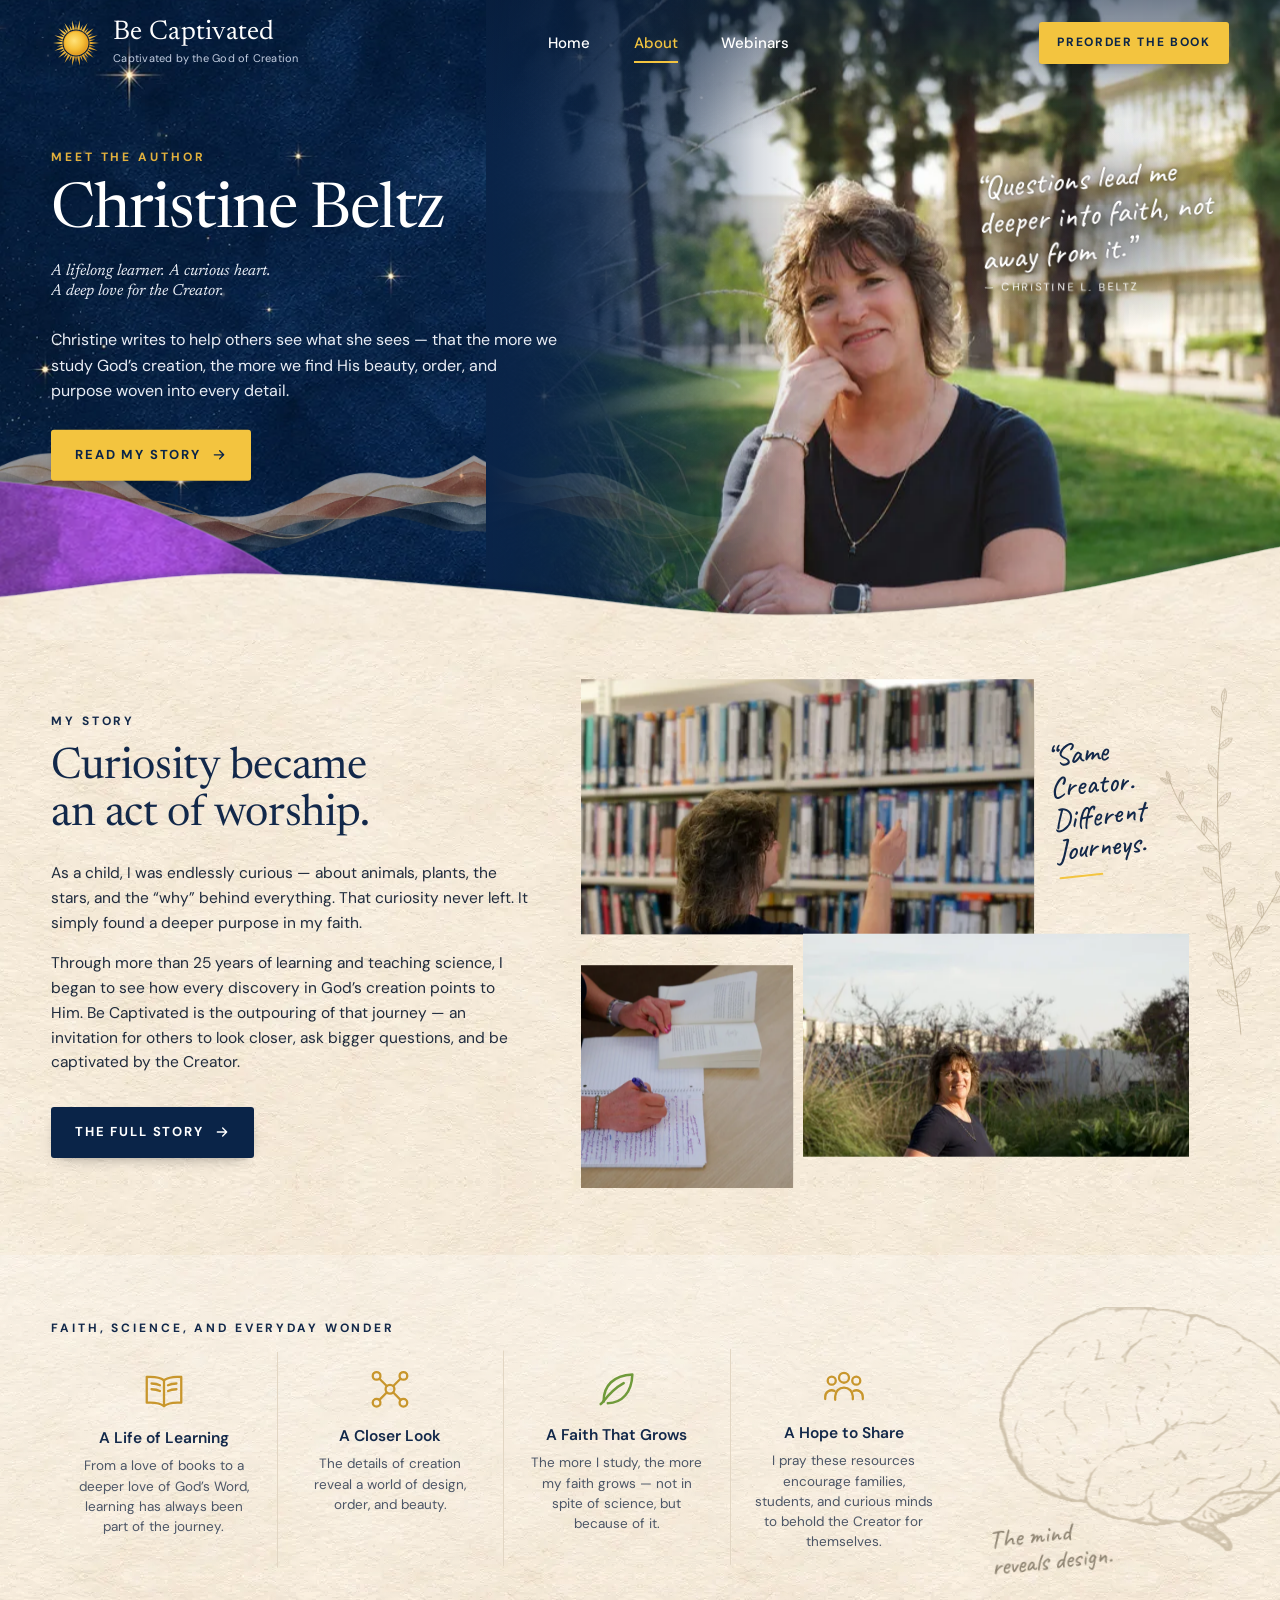
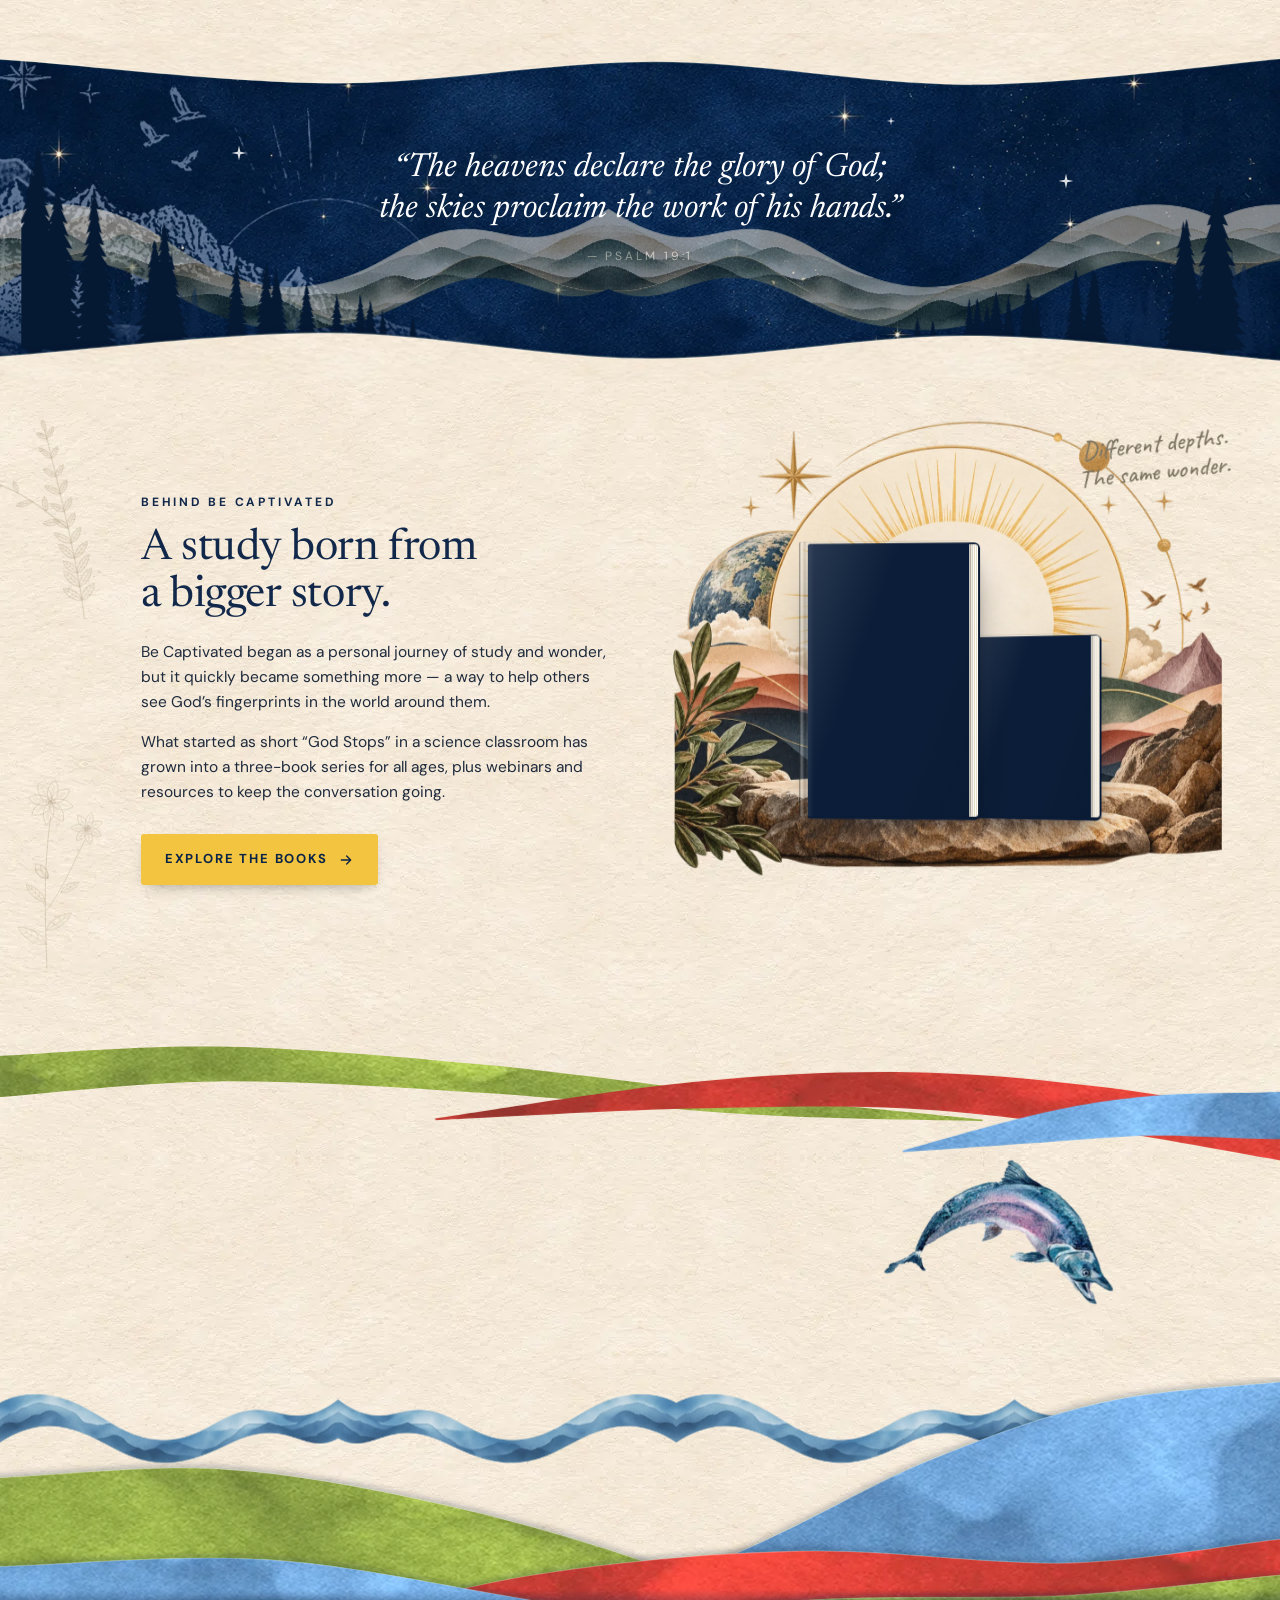
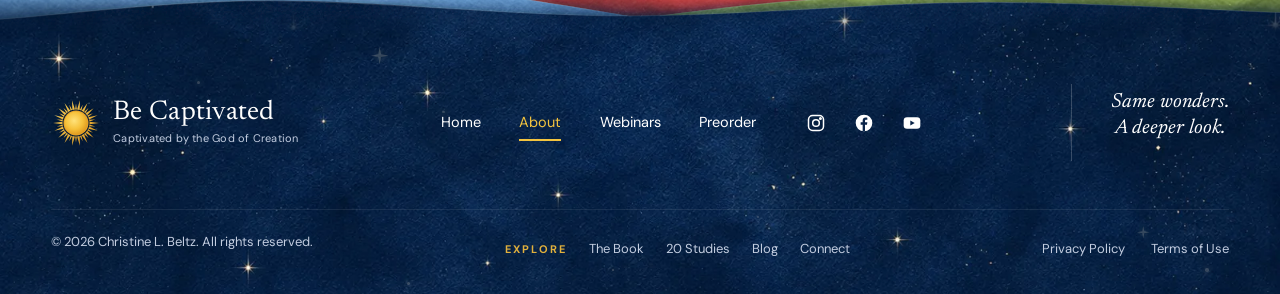
==== commit 15ca5bd5: "Rebrand to Be Captivated, fix ages, unify covers, upgrade SEO - Rename BEHOLD! → Be Captivated throu" ====
--- a/website/about.html
+++ b/website/about.html
@@ -3,16 +3,21 @@
 <head>
 <meta charset="UTF-8">
 <meta name="viewport" content="width=device-width, initial-scale=1">
-<title>About Christine L. Beltz | BEHOLD!</title>
-<meta name="description" content="Meet Christine L. Beltz — science teacher, lifelong learner, and author of BEHOLD! Captivated by the God of Creation.">
+<title>About Christine L. Beltz | Be Captivated Books</title>
+<meta name="description" content="Meet Christine L. Beltz — science teacher, lifelong learner, and author of Be Captivated by the God of Creation.">
 <meta name="theme-color" content="#0a2448">
 <meta property="og:type" content="website">
-<meta property="og:title" content="About Christine L. Beltz | BEHOLD!">
-<meta property="og:description" content="Meet Christine L. Beltz — science teacher, lifelong learner, and author of BEHOLD! Captivated by the God of Creation.">
+<meta property="og:title" content="About Christine L. Beltz | Be Captivated Books">
+<meta property="og:description" content="Meet Christine L. Beltz — science teacher, lifelong learner, and author of Be Captivated by the God of Creation.">
 <meta property="og:image" content="images/covers/cover-devotional.jpg">
 <link rel="icon" href="images/art/sun.svg" type="image/svg+xml">
 <link rel="stylesheet" href="styles.css">
 <script>document.documentElement.classList.remove('no-js');document.documentElement.classList.add('js')</script>
+<meta name="robots" content="index, follow">
+<meta name="author" content="Christine L. Beltz">
+<link rel="canonical" href="https://becaptivatedbooks.com/about.html">
+<meta property="og:url" content="https://becaptivatedbooks.com/about.html">
+<meta name="twitter:card" content="summary_large_image">
 </head>
 <body data-autopopup="preorder">
 <svg class="svg-defs" aria-hidden="true" focusable="false"><defs>
@@ -31,9 +36,9 @@
 <a class="skip-link" href="#main">Skip to content</a>
 <header class="site-header" id="top">
   <div class="container header-inner">
-    <a class="brand" href="index.html" aria-label="BEHOLD! home">
+    <a class="brand" href="index.html" aria-label="Be Captivated home">
       <img class="brand__sun" src="images/art/sun.svg" alt="" width="50" height="50">
-      <span><span class="brand__name">BEHOLD!</span><span class="brand__tag">Captivated by the God of Creation</span></span>
+      <span><span class="brand__name">Be Captivated</span><span class="brand__tag">Captivated by the God of Creation</span></span>
     </a>
     <nav class="nav" aria-label="Main"><a href="index.html">Home</a><a href="about.html" aria-current="page">About</a><a href="webinars.html">Webinars</a></nav>
     <button class="btn btn--sm header-cta" type="button" data-open="preorder">Preorder the book</button>
@@ -71,7 +76,7 @@
       <p class="eyebrow eyebrow--ink">My story</p>
       <h2 class="h2">Curiosity became<br>an act of worship.</h2>
       <p>As a child, I was endlessly curious — about animals, plants, the stars, and the “why” behind everything. That curiosity never left. It simply found a deeper purpose in my faith.</p>
-      <p>Through more than 25 years of learning and teaching science, I began to see how every discovery in God’s creation points to Him. BEHOLD! is the outpouring of that journey — an invitation for others to look closer, ask bigger questions, and be captivated by the Creator.</p>
+      <p>Through more than 25 years of learning and teaching science, I began to see how every discovery in God’s creation points to Him. Be Captivated is the outpouring of that journey — an invitation for others to look closer, ask bigger questions, and be captivated by the Creator.</p>
       <button class="btn btn--navy" type="button" data-toggle="full-story" aria-expanded="false" aria-controls="full-story"><span data-label>The full story</span> <svg viewBox="0 0 24 24" fill="none" stroke="currentColor" stroke-width="2.0" stroke-linecap="round" stroke-linejoin="round" aria-hidden="true" focusable="false" class="arrow"><path pathLength="1" d="M5 12h14M13 6l6 6-6 6"/></svg></button>
     </div>
     <div class="collage reveal reveal-d1">
@@ -92,7 +97,7 @@
           <h3>A life built on love</h3>
           <p>Christine met her beloved husband at college 40 years ago — their first words to each other were spoken in French. They married a year later and spent 37 wonderful years building a life together. In the fall of 2022, Christine experienced an unexpected loss when her husband passed away from a blood infection. Yet from this deep season of grief, her faith and purpose have only grown stronger.</p>
           <h3>The author</h3>
-          <p>Today, Christine carries forward her life’s work through writing and speaking. Published by Miramare Ponte Press, <em>BEHOLD! Captivated by the God of Creation</em> brings those classroom “God Stops” to a wider audience — a study devotional designed to help readers of all ages recognize God’s signature woven throughout every detail of creation.</p>
+          <p>Today, Christine carries forward her life’s work through writing and speaking. Published by Miramare Ponte Press, <em>Be Captivated by the God of Creation</em> brings those classroom “God Stops” to a wider audience — a study devotional designed to help readers of all ages recognize God’s signature woven throughout every detail of creation.</p>
         </article>
       </div>
     </div>
@@ -138,18 +143,17 @@
   <img class="deco" src="images/art/botanical-flower.svg" alt="" data-py="-30" style="left:-10px;bottom:10px;width:clamp(100px,10vw,150px);opacity:.55">
   <div class="container behind__grid">
     <div class="behind__copy reveal">
-      <p class="eyebrow eyebrow--ink">Behind BEHOLD!</p>
+      <p class="eyebrow eyebrow--ink">Behind Be Captivated</p>
       <h2 class="h2">A study born from a bigger story.</h2>
-      <p>BEHOLD! began as a personal journey of study and wonder, but it quickly became something more — a way to help others see God’s fingerprints in the world around them.</p>
+      <p>Be Captivated began as a personal journey of study and wonder, but it quickly became something more — a way to help others see God’s fingerprints in the world around them.</p>
       <p>What started as short “God Stops” in a science classroom has grown into a three-book series for all ages, plus webinars and resources to keep the conversation going.</p>
       <a class="btn" href="index.html#books">Explore the books <svg viewBox="0 0 24 24" fill="none" stroke="currentColor" stroke-width="2.0" stroke-linecap="round" stroke-linejoin="round" aria-hidden="true" focusable="false" class="arrow"><path pathLength="1" d="M5 12h14M13 6l6 6-6 6"/></svg></a>
     </div>
     <div class="stage reveal reveal-d1">
       <img class="stage__pedestal" src="images/art/pedestal.webp" alt="" loading="lazy" data-py="16" data-depth="-6">
       <div class="stage__books" data-py="-22">
-        <div class="book book--kids book--sq b-kids" data-depth="10"><div class="book__body"><span class="book__back"></span><span class="book__pages"></span><div class="book__cover"><img src="images/covers/cover-kids.webp" alt="BEHOLD! God of Creation — Kids Illustrated Edition cover" loading="lazy" decoding="async"></div></div></div>
-        <div class="book  b-dev" data-depth="16"><div class="book__body"><span class="book__back"></span><span class="book__pages"></span><div class="book__cover"><img src="images/covers/cover-devotional.webp" alt="BEHOLD! Captivated by the God of Creation — study devotional cover" loading="lazy" decoding="async"></div></div></div>
-        <div class="book book--sq b-student" data-depth="12"><div class="book__body"><span class="book__back"></span><span class="book__pages"></span><div class="book__cover"><img src="images/covers/cover-student.webp" alt="BEHOLD! Student Edition cover" loading="lazy" decoding="async"></div></div></div>
+        <div class="book  b-dev" data-depth="16"><div class="book__body"><span class="book__back"></span><span class="book__pages"></span><div class="book__cover"><img src="images/covers/cover-devotional.webp" alt="Be Captivated by the God of Creation — study devotional cover" loading="lazy" decoding="async"></div></div></div>
+        <div class="book book--sq b-student" data-depth="12"><div class="book__body"><span class="book__back"></span><span class="book__pages"></span><div class="book__cover"><img src="images/covers/cover-devotional.webp" alt="Be Captivated by the God of Creation — cover" loading="lazy" decoding="async"></div></div></div>
       </div>
       <p class="stage__note">Different depths.<br>The same wonder.</p>
     </div>
@@ -174,9 +178,9 @@
 <footer class="site-footer sec-navy">
   <div class="container">
     <div class="footer-top">
-      <a class="brand" href="index.html" aria-label="BEHOLD! home">
+      <a class="brand" href="index.html" aria-label="Be Captivated home">
         <img class="brand__sun" src="images/art/sun.svg" alt="" width="50" height="50" loading="lazy">
-        <span><span class="brand__name">BEHOLD!</span><span class="brand__tag">Captivated by the God of Creation</span></span>
+        <span><span class="brand__name">Be Captivated</span><span class="brand__tag">Captivated by the God of Creation</span></span>
       </a>
       <div class="footer-mid">
         <nav class="footer-nav" aria-label="Footer"><a href="index.html">Home</a><a href="about.html" aria-current="page">About</a><a href="webinars.html">Webinars</a><button type="button" data-open="preorder">Preorder</button></nav>
@@ -202,15 +206,14 @@
     <img class="deco po__art-r" src="images/art/botanical-branch.svg" alt="" data-depth="14">
     <img class="deco po__mtn" src="images/art/sketch-mountains.webp" alt="" data-depth="-8">
     <form class="po" id="preorder-form" action="#" data-preorder>
-      <div class="modal-brand"><img src="images/art/sun.svg" alt=""><span><span class="brand__name">BEHOLD!</span><span class="brand__tag">Captivated by the God of Creation</span></span></div>
+      <div class="modal-brand"><img src="images/art/sun.svg" alt=""><span><span class="brand__name">Be Captivated</span><span class="brand__tag">Captivated by the God of Creation</span></span></div>
       <p class="eyebrow">One wonder. Three ways to explore.</p>
-      <h2 id="po-title">Bring BEHOLD! home.</h2>
+      <h2 id="po-title">Bring Be Captivated home.</h2>
       <p class="po__sub">Choose your edition and be part of the journey.</p>
       <fieldset class="po__editions" style="border:0;padding:0;margin-inline:auto">
         <legend class="sr-only">Choose an edition</legend>
-        <label class="po-ed"><input type="radio" name="edition" value="illustrated" data-url="#"><div class="book book--kids book--sq " data-depth="8"><div class="book__body"><span class="book__back"></span><span class="book__pages"></span><div class="book__cover"><img src="images/covers/cover-kids.webp" alt="BEHOLD! God of Creation — Kids Illustrated Edition cover" loading="lazy" decoding="async"></div></div></div><strong>Illustrated Edition</strong><small>Ages 4–10</small><span class="script">See it.</span></label>
-        <label class="po-ed po-ed--main"><input type="radio" name="edition" value="devotional" data-url="#" checked><div class="book  " data-depth="12"><div class="book__body"><span class="book__back"></span><span class="book__pages"></span><div class="book__cover"><img src="images/covers/cover-devotional.webp" alt="BEHOLD! Captivated by the God of Creation — study devotional cover" loading="lazy" decoding="async"></div></div></div><strong>Devotional</strong><small>Adults</small><span class="script">Go deeper.</span></label>
-        <label class="po-ed"><input type="radio" name="edition" value="student" data-url="#"><div class="book book--sq " data-depth="9"><div class="book__body"><span class="book__back"></span><span class="book__pages"></span><div class="book__cover"><img src="images/covers/cover-student.webp" alt="BEHOLD! Student Edition cover" loading="lazy" decoding="async"></div></div></div><strong>Student Edition</strong><small>Ages 10–14</small><span class="script">Explore it.</span></label>
+        <label class="po-ed po-ed--main"><input type="radio" name="edition" value="devotional" data-url="#" checked><div class="book  " data-depth="12"><div class="book__body"><span class="book__back"></span><span class="book__pages"></span><div class="book__cover"><img src="images/covers/cover-devotional.webp" alt="Be Captivated by the God of Creation — study devotional cover" loading="lazy" decoding="async"></div></div></div><strong>Devotional</strong><small>Adults</small><span class="script">Go deeper.</span></label>
+        <label class="po-ed"><input type="radio" name="edition" value="student" data-url="#"><div class="book book--sq " data-depth="9"><div class="book__body"><span class="book__back"></span><span class="book__pages"></span><div class="book__cover"><img src="images/covers/cover-devotional.webp" alt="Be Captivated by the God of Creation — cover" loading="lazy" decoding="async"></div></div></div><strong>Student Edition</strong><small>Ages 11–14</small><span class="script">Explore it.</span></label>
       </fieldset>
       <button class="btn po__cta" type="submit">Preorder now <svg viewBox="0 0 24 24" fill="none" stroke="currentColor" stroke-width="2" stroke-linecap="round" stroke-linejoin="round" aria-hidden="true" focusable="false" class="arrow"><path pathLength="1" d="M5 12h14M13 6l6 6-6 6"/></svg></button>
       <p class="po__perks"><span><svg viewBox="0 0 24 24" fill="none" stroke="currentColor" stroke-width="1.4" stroke-linecap="round" stroke-linejoin="round" aria-hidden="true" focusable="false"><path pathLength="1" d="M2.5 6.5h11v9h-11z"/><path pathLength="1" d="M13.5 9.5h4l3 3v3h-7"/><circle cx="6.5" cy="17" r="1.8"/><circle cx="17" cy="17" r="1.8"/></svg> Be part of the release</span><span>Resources for the whole family</span><span>A deeper look at the Creator</span></p>
@@ -229,7 +232,7 @@
     <div class="ws">
       <div class="ws__side">
         <div class="ws__milky"></div>
-        <div class="brand" style="position:relative;z-index:2"><img class="brand__sun" src="images/art/sun.svg" alt=""><span><span class="brand__name">BEHOLD!</span><span class="brand__tag">Captivated by the God of Creation</span></span></div>
+        <div class="brand" style="position:relative;z-index:2"><img class="brand__sun" src="images/art/sun.svg" alt=""><span><span class="brand__name">Be Captivated</span><span class="brand__tag">Captivated by the God of Creation</span></span></div>
         <p class="ws__quote" data-depth="-8">“Questions<br>lead to deeper<br>wonder.”</p>
         <div class="ws__scene">
           <div class="flow " aria-hidden="true" style="--ratio:9.5083;--fh:96px;bottom:34px;opacity:.95;--fs:60s"><div class="flow__track" style="background-image:url(images/flow/flow-misty-hills.webp)"></div></div>
@@ -237,7 +240,7 @@
         </div>
       </div>
       <div class="ws__main">
-        <p class="eyebrow">BEHOLD! Webinars</p>
+        <p class="eyebrow">Be Captivated Webinars</p>
         <h2 id="ws-title">Be part of the conversation.</h2>
         <p>Join the webinar list to get updates on upcoming events, special guests, and exclusive content.</p>
         <ul class="ws__list">
--- a/website/styles.css
+++ b/website/styles.css
@@ -1015,3 +1015,14 @@
   .split .w__i{transform:none!important}
   .flow__track,.wl{animation:none!important}
 }
+
+/* Mobile safety */
+@media (max-width: 600px) {
+  .hero-books { display: none; }
+  .hero__grid { grid-template-columns: 1fr; }
+  .editions__grid { grid-template-columns: 1fr; gap: 2rem; }
+  .why__cols { grid-template-columns: 1fr; }
+  .author-teaser__grid { grid-template-columns: 1fr; }
+  .aside-quote { display: none; }
+  .section-head p br { display: none; }
+}
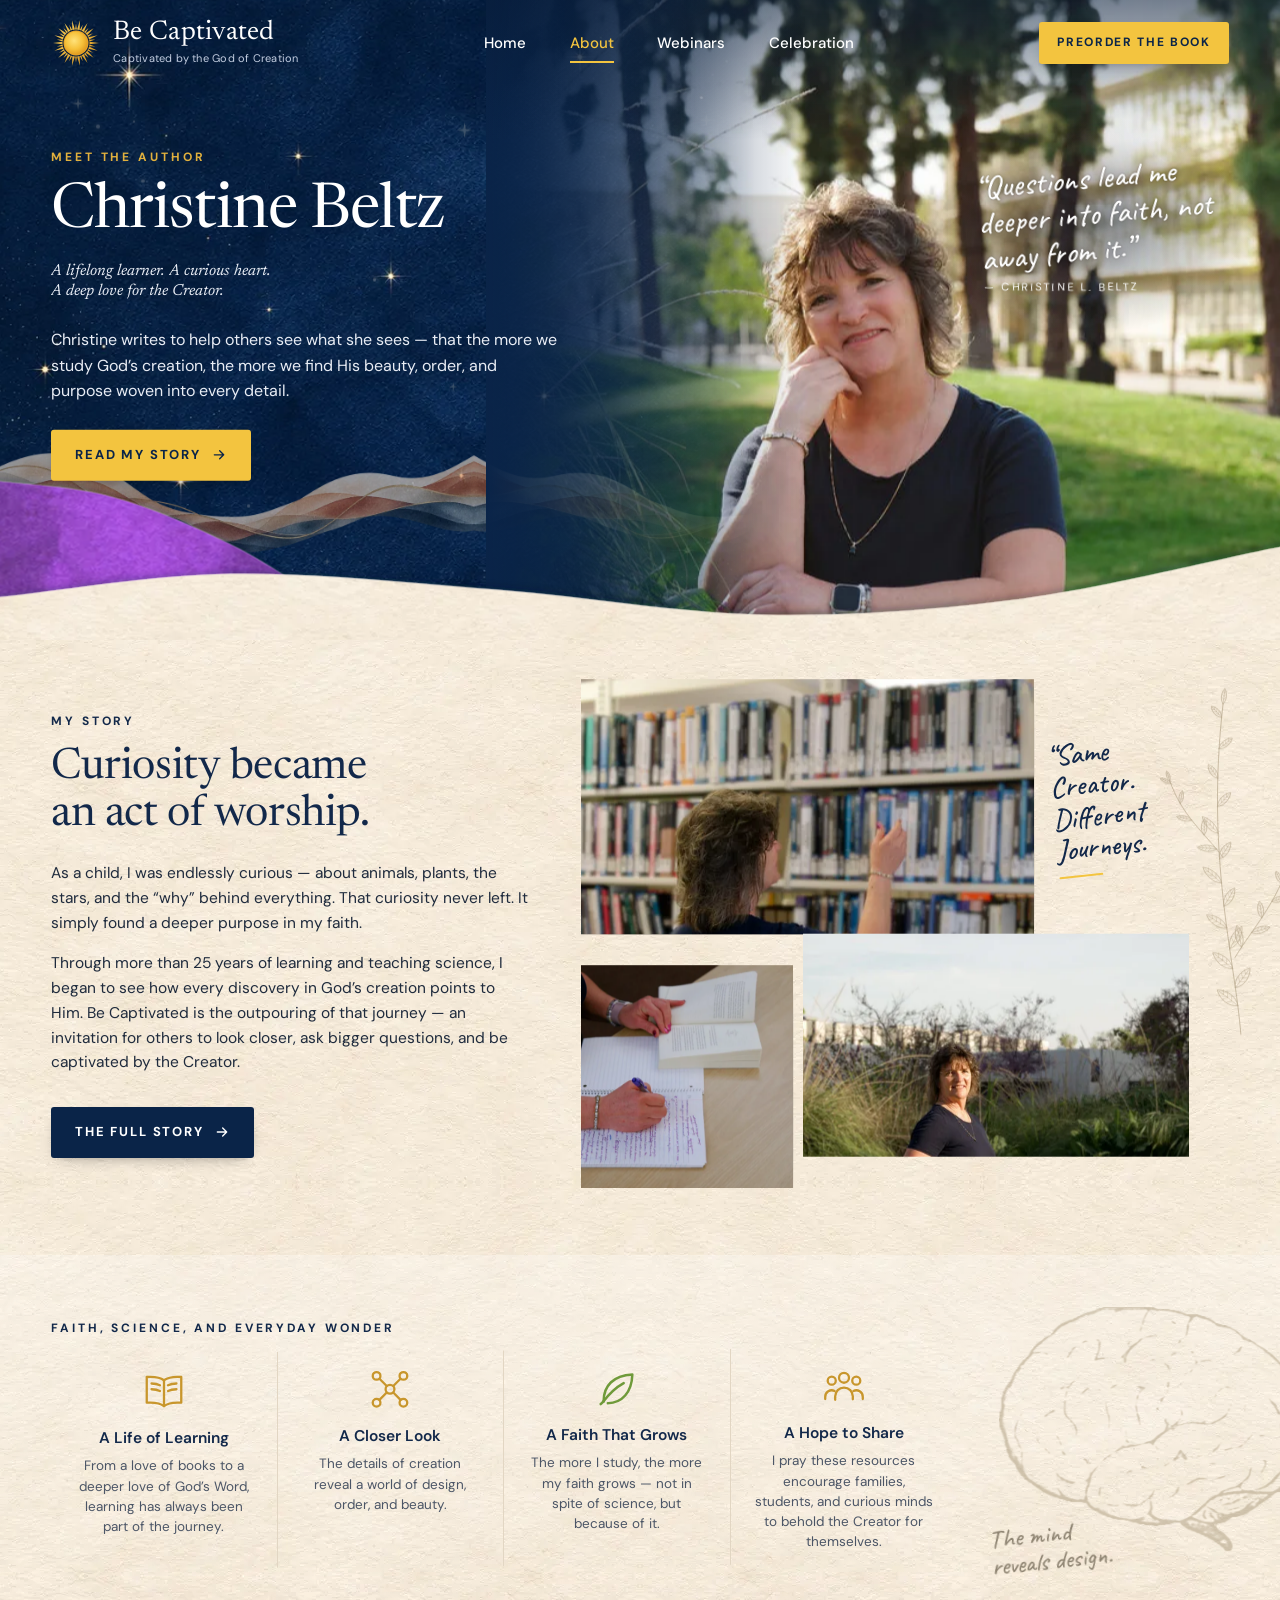
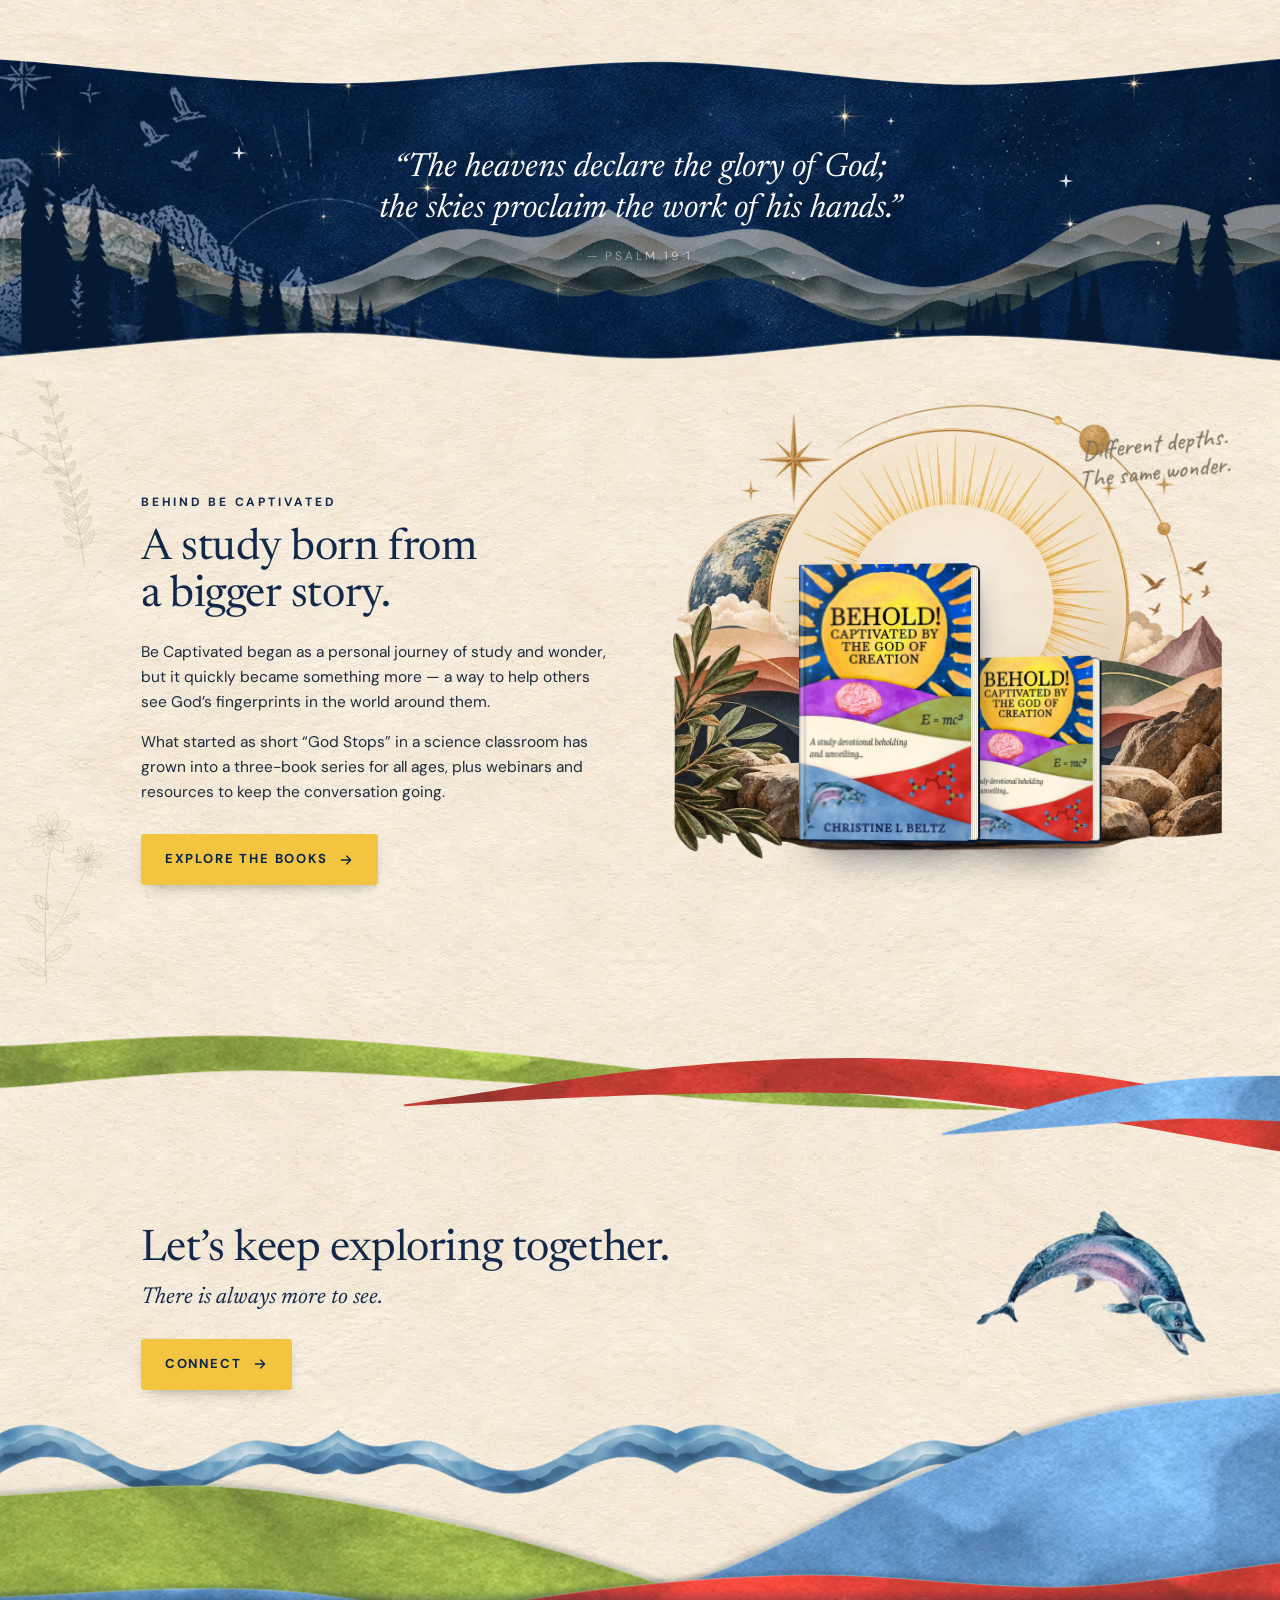
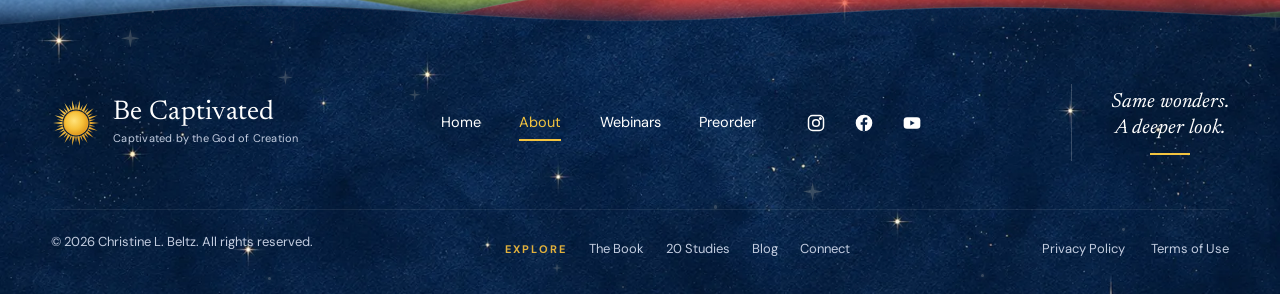
==== commit ece82535: "Add Celebration page and wire preorder/RSVP forms to Google Sheets Replace the edition-picker preord" ====
--- a/website/about.html
+++ b/website/about.html
@@ -40,12 +40,12 @@
       <img class="brand__sun" src="images/art/sun.svg" alt="" width="50" height="50">
       <span><span class="brand__name">Be Captivated</span><span class="brand__tag">Captivated by the God of Creation</span></span>
     </a>
-    <nav class="nav" aria-label="Main"><a href="index.html">Home</a><a href="about.html" aria-current="page">About</a><a href="webinars.html">Webinars</a></nav>
+    <nav class="nav" aria-label="Main"><a href="index.html">Home</a><a href="about.html" aria-current="page">About</a><a href="webinars.html">Webinars</a><a href="celebration.html">Celebration</a></nav>
     <button class="btn btn--sm header-cta" type="button" data-open="preorder">Preorder the book</button>
     <button class="menu-toggle" type="button" aria-expanded="false" aria-controls="mobile-panel" aria-label="Open menu"><span></span><span></span><span></span></button>
   </div>
   <div class="mobile-panel" id="mobile-panel">
-    <nav aria-label="Mobile"><a href="index.html">Home</a><a href="about.html" aria-current="page">About</a><a href="webinars.html">Webinars</a><a href="book.html">The Book</a><a href="studies.html">Studies</a><a href="blog.html">Blog</a><a href="contact.html">Connect</a></nav>
+    <nav aria-label="Mobile"><a href="index.html">Home</a><a href="about.html" aria-current="page">About</a><a href="webinars.html">Webinars</a><a href="celebration.html">Celebration</a><a href="book.html">The Book</a><a href="studies.html">Studies</a><a href="blog.html">Blog</a><a href="contact.html">Connect</a></nav>
     <button class="btn btn--block" type="button" data-open="preorder">Preorder the book <svg viewBox="0 0 24 24" fill="none" stroke="currentColor" stroke-width="2" stroke-linecap="round" stroke-linejoin="round" aria-hidden="true" focusable="false" class="arrow"><path pathLength="1" d="M5 12h14M13 6l6 6-6 6"/></svg></button>
   </div>
 </header>
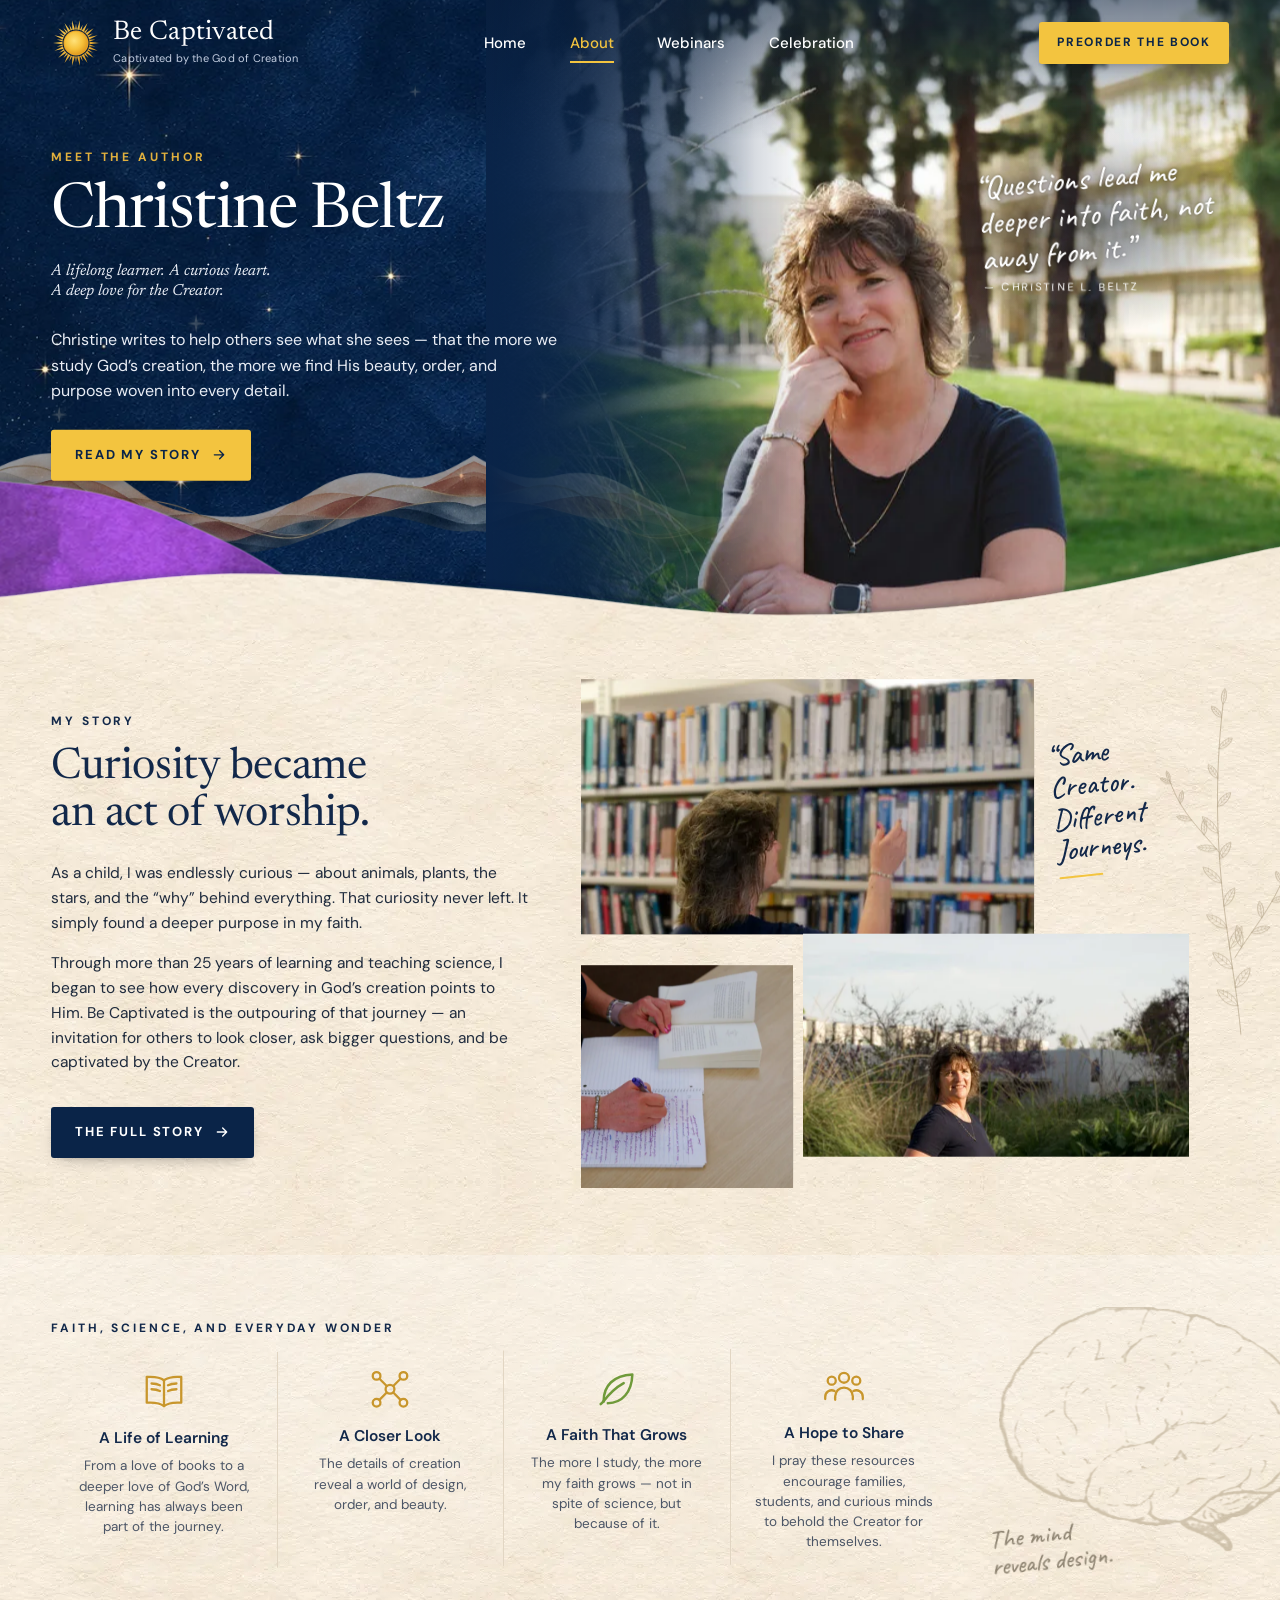
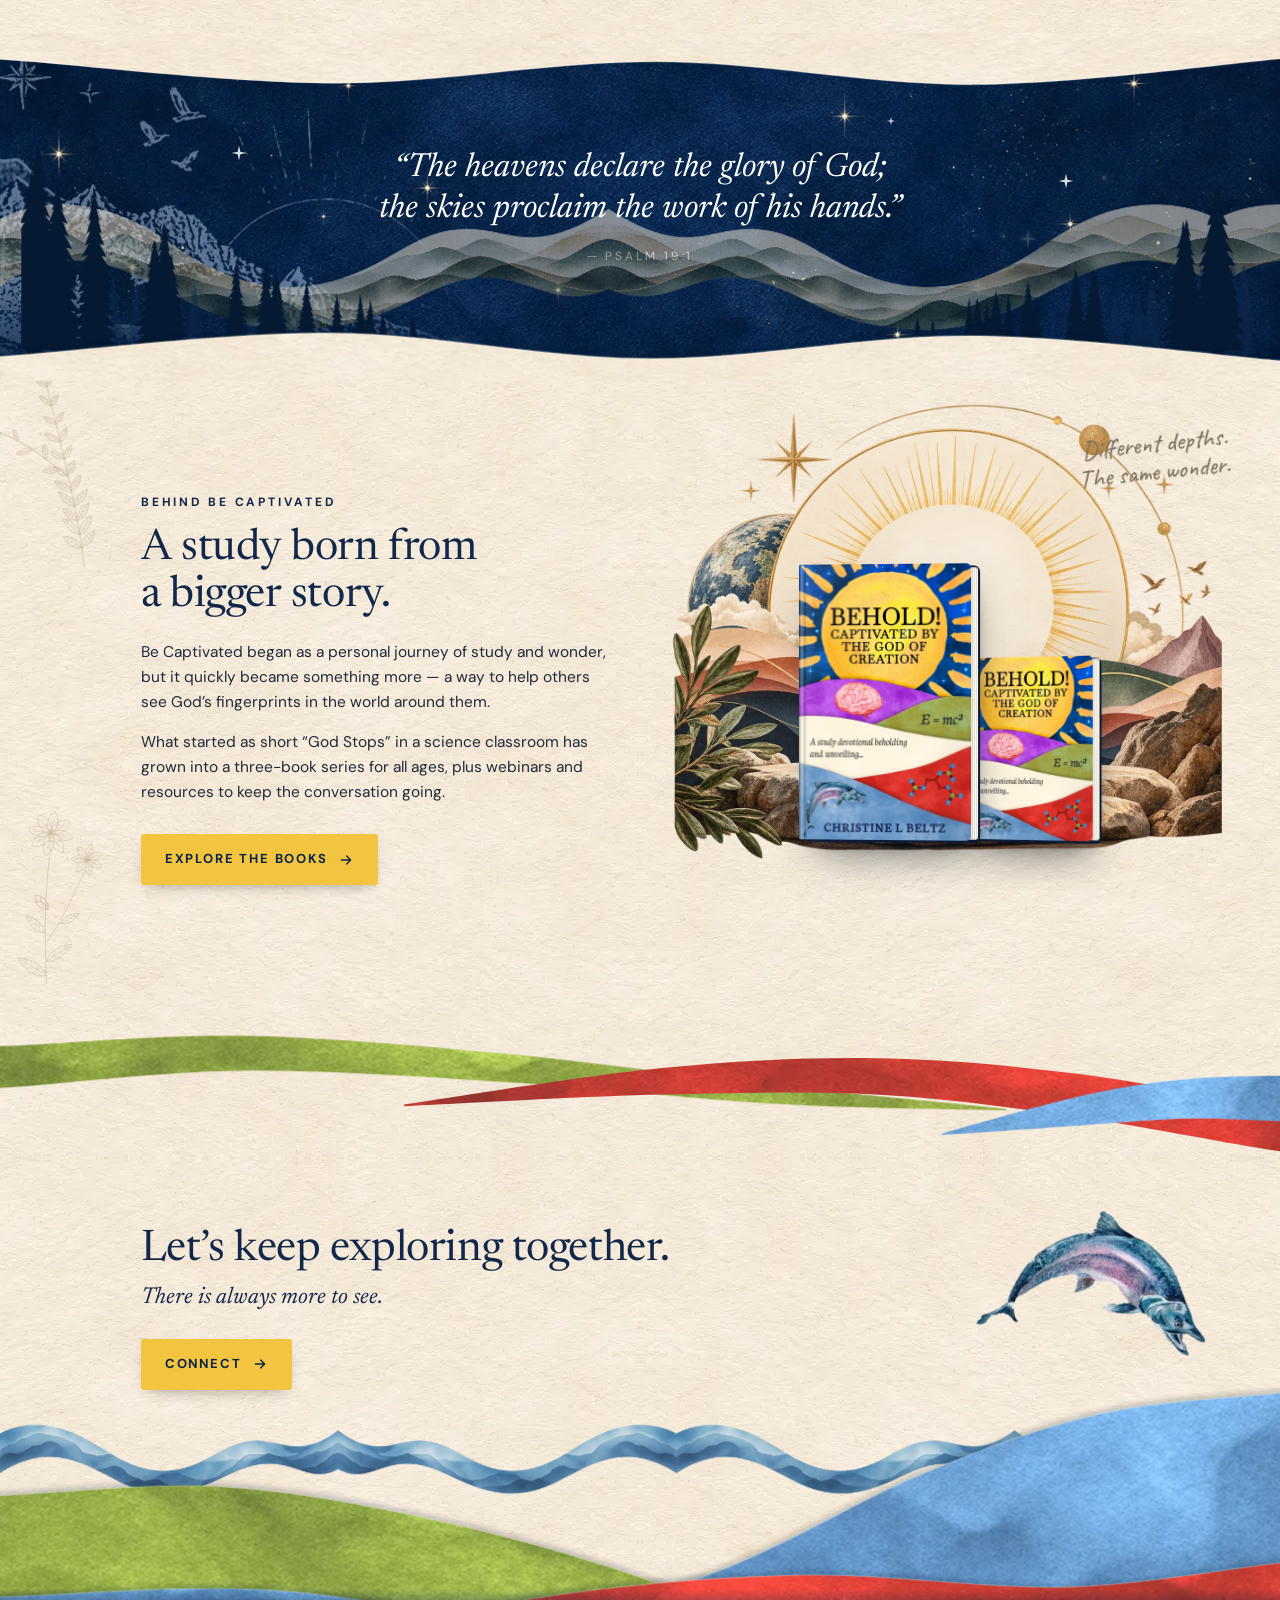
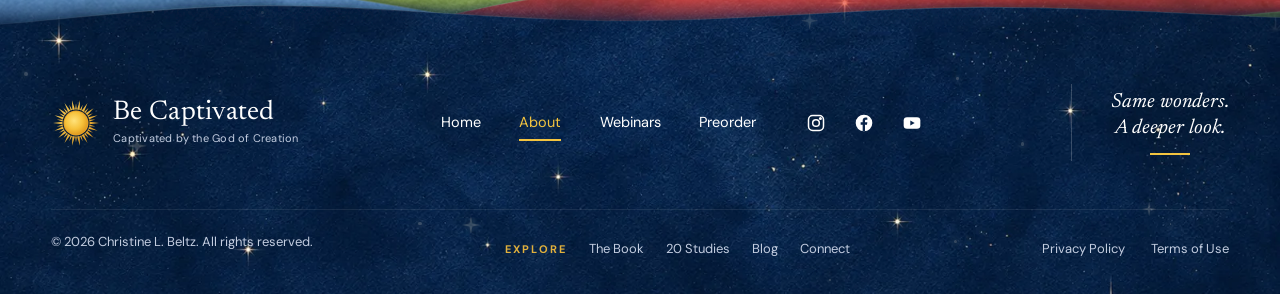
==== commit fa45ceae: "Restore BEHOLD! as the book title, with Be Captivated Books as publisher The earlier rebrand flatten" ====
--- a/website/about.html
+++ b/website/about.html
@@ -4,11 +4,11 @@
 <meta charset="UTF-8">
 <meta name="viewport" content="width=device-width, initial-scale=1">
 <title>About Christine L. Beltz | Be Captivated Books</title>
-<meta name="description" content="Meet Christine L. Beltz — science teacher, lifelong learner, and author of Be Captivated by the God of Creation.">
+<meta name="description" content="Meet Christine L. Beltz — science teacher, lifelong learner, and author of BEHOLD! Captivated by the God of Creation.">
 <meta name="theme-color" content="#0a2448">
 <meta property="og:type" content="website">
 <meta property="og:title" content="About Christine L. Beltz | Be Captivated Books">
-<meta property="og:description" content="Meet Christine L. Beltz — science teacher, lifelong learner, and author of Be Captivated by the God of Creation.">
+<meta property="og:description" content="Meet Christine L. Beltz — science teacher, lifelong learner, and author of BEHOLD! Captivated by the God of Creation.">
 <meta property="og:image" content="images/covers/cover-devotional.jpg">
 <link rel="icon" href="images/art/sun.svg" type="image/svg+xml">
 <link rel="stylesheet" href="styles.css">
@@ -97,7 +97,7 @@
           <h3>A life built on love</h3>
           <p>Christine met her beloved husband at college 40 years ago — their first words to each other were spoken in French. They married a year later and spent 37 wonderful years building a life together. In the fall of 2022, Christine experienced an unexpected loss when her husband passed away from a blood infection. Yet from this deep season of grief, her faith and purpose have only grown stronger.</p>
           <h3>The author</h3>
-          <p>Today, Christine carries forward her life’s work through writing and speaking. Published by Miramare Ponte Press, <em>Be Captivated by the God of Creation</em> brings those classroom “God Stops” to a wider audience — a study devotional designed to help readers of all ages recognize God’s signature woven throughout every detail of creation.</p>
+          <p>Today, Christine carries forward her life’s work through writing and speaking. Published by Be Captivated Books, <em>BEHOLD! Captivated by the God of Creation</em> brings those classroom “God Stops” to a wider audience — a study devotional designed to help readers of all ages recognize God’s signature woven throughout every detail of creation.</p>
         </article>
       </div>
     </div>
